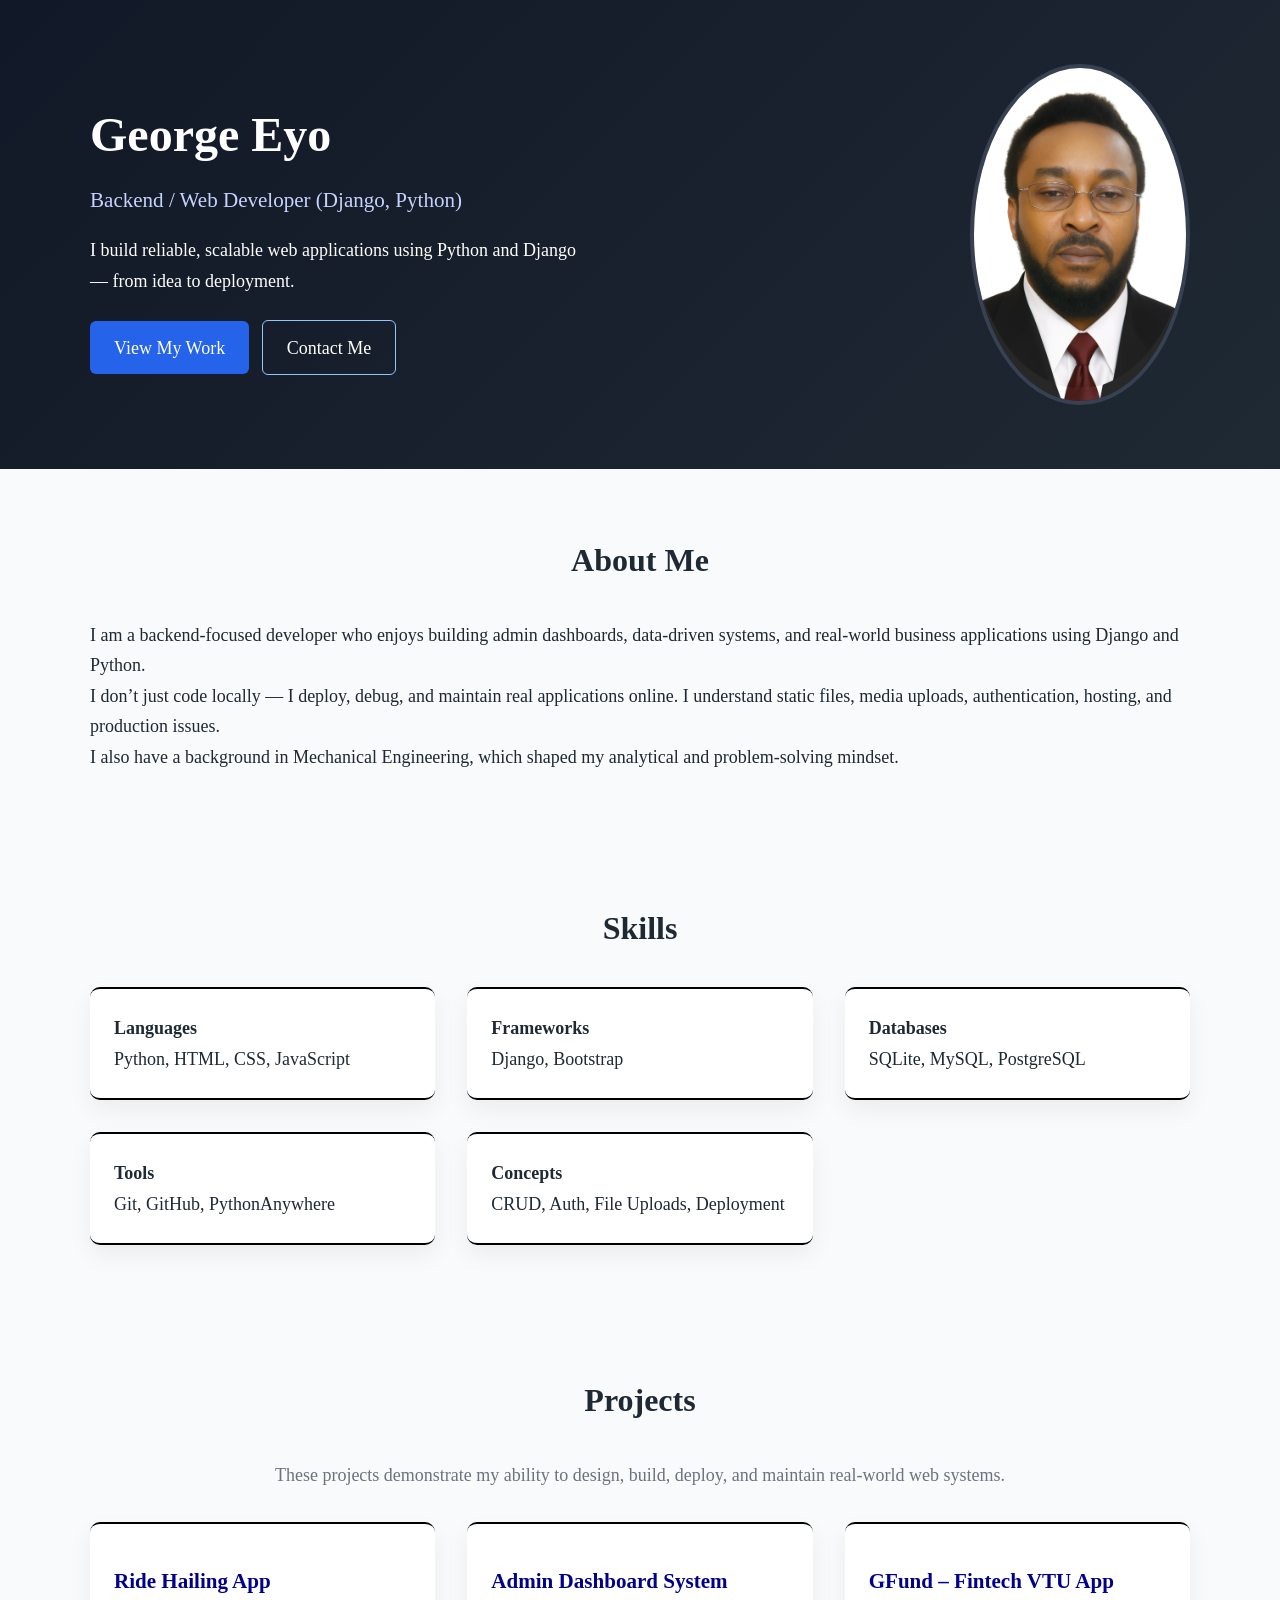
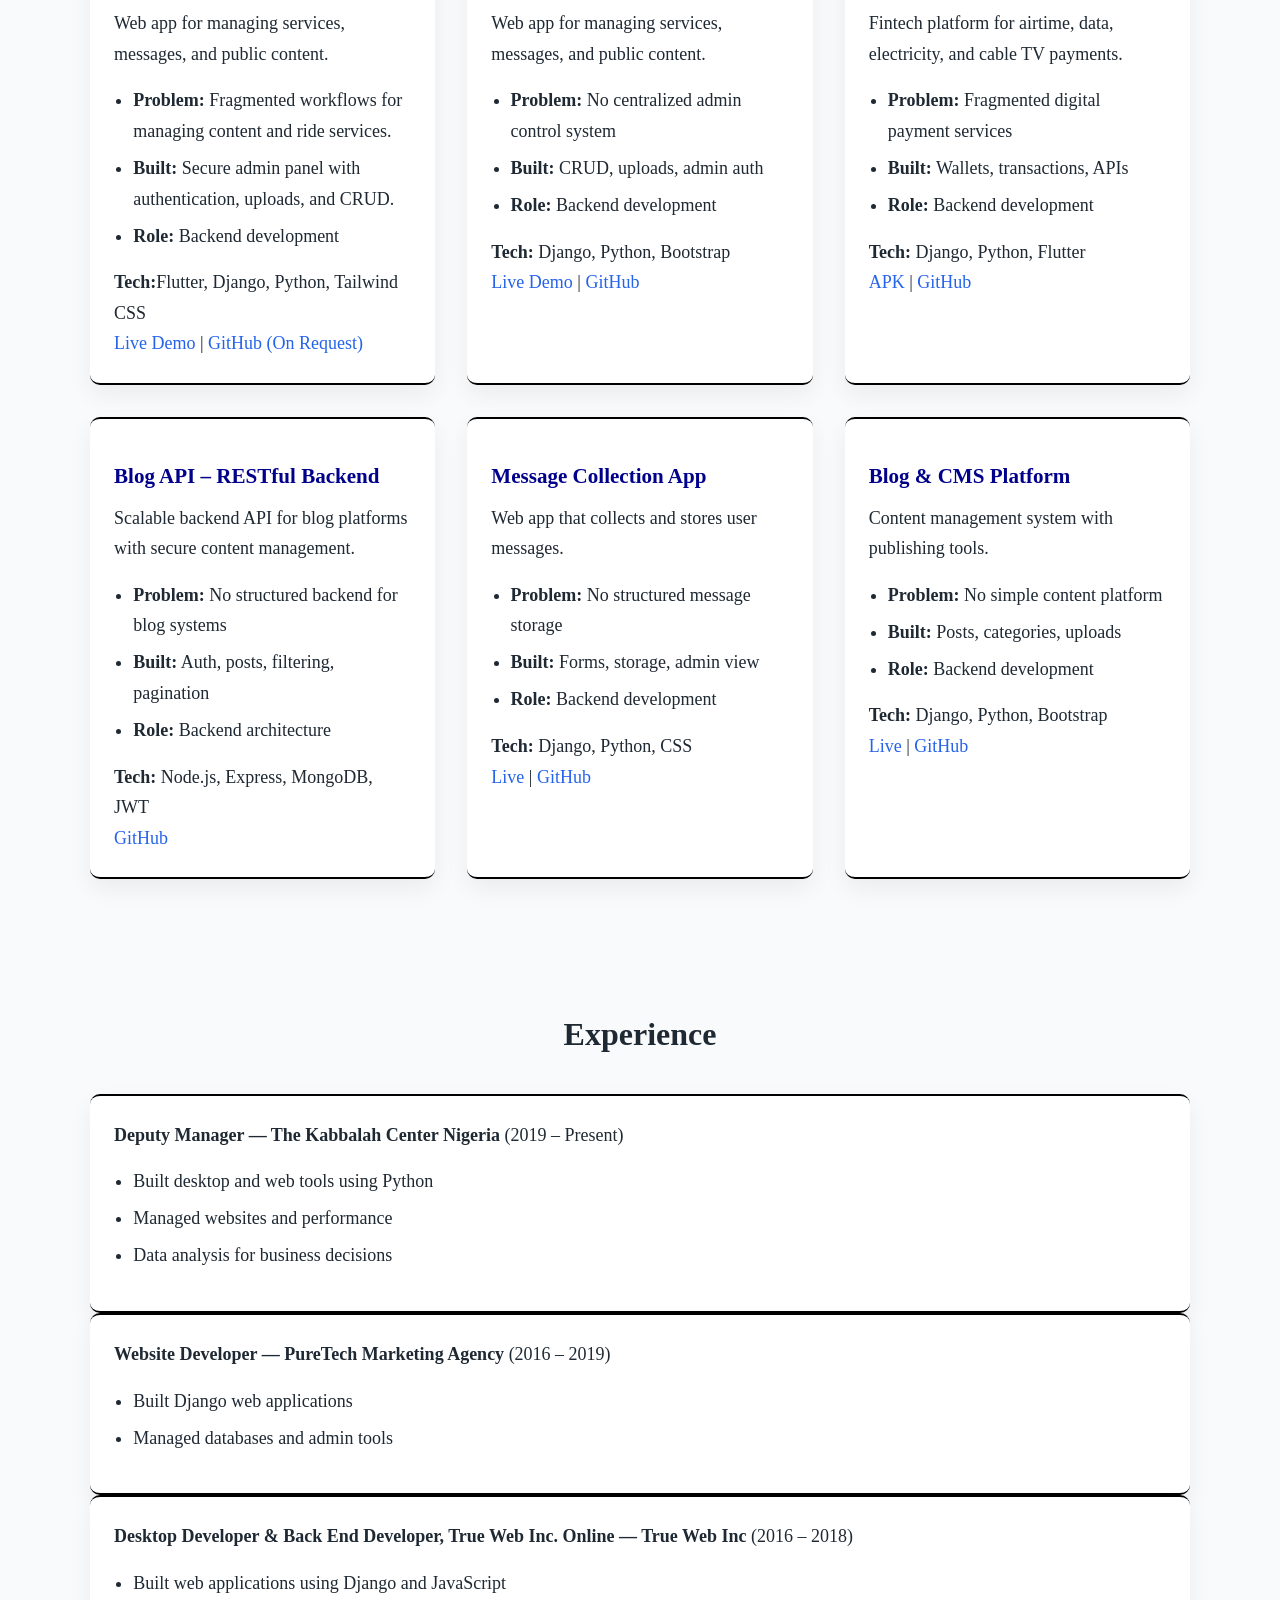
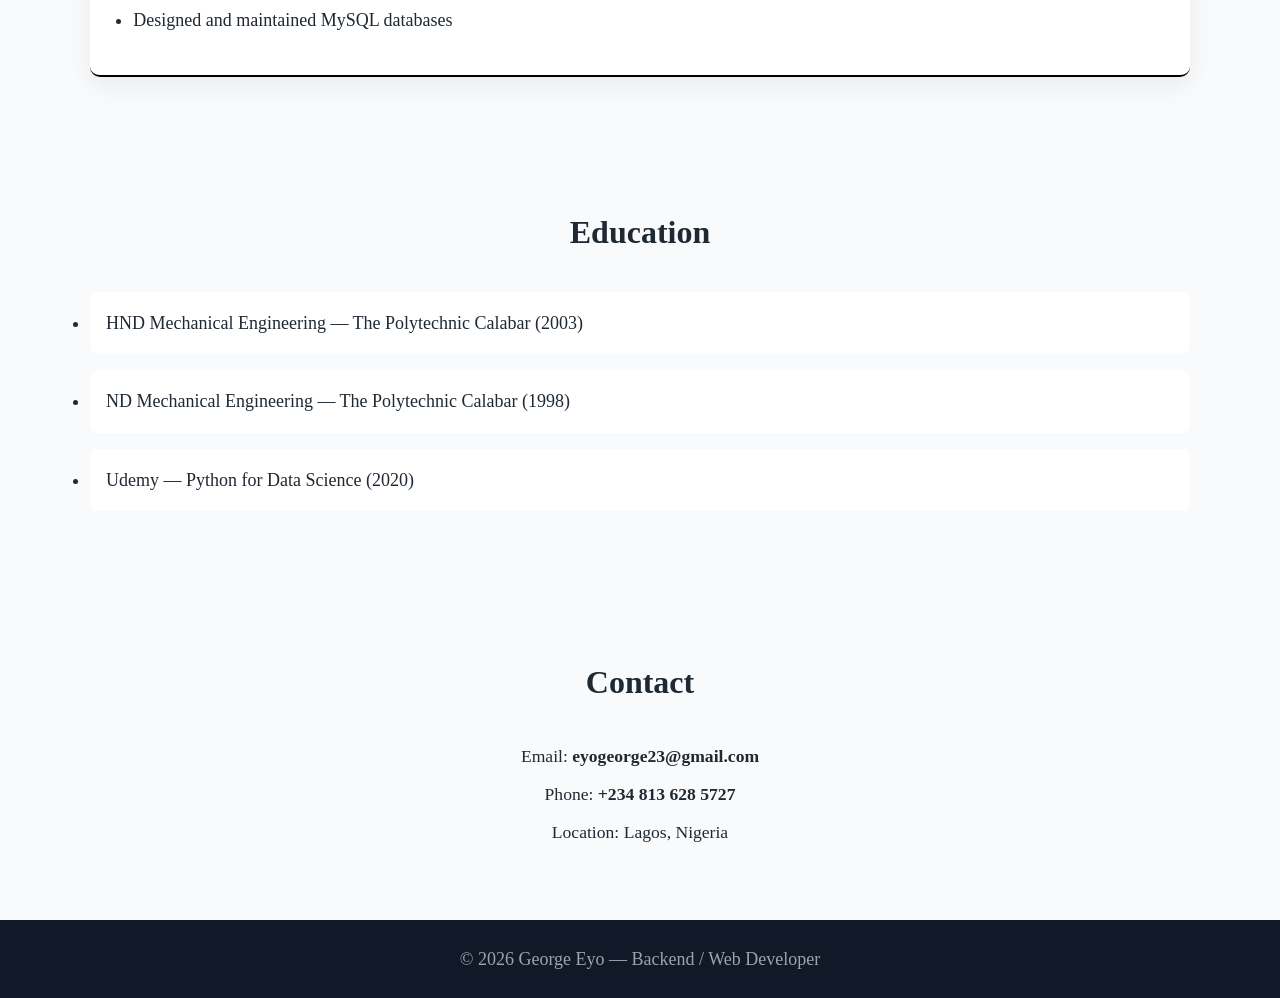
==== index.html @ 53b0bd18 "3rd commit" ====
<!DOCTYPE html>
<html lang="en">
<head>
  <meta charset="UTF-8" />
  <meta name="viewport" content="width=device-width, initial-scale=1.0" />
  <title>George Eyo – Backend / Web Developer</title>
  <link rel="stylesheet" href="style.css" />
</head>
<body>

<header class="hero">
  <div class="container hero-content">
    <div class="header-text">
      <h1>George Eyo</h1>
      <h3>Backend / Web Developer (Django, Python)</h3>
      <p>
        I build reliable, scalable web applications using Python and Django —
        from idea to deployment.
      </p>
      <div class="hero-actions">
        <a href="#projects" class="btn">View My Work</a>
        <a href="#contact" class="btn secondary">Contact Me</a>
      </div>
    </div>
    <img src="images/moi.png" alt="George Eyo" class="profile-pic">
  </div>
</header>

<section id="about">
  <div class="container">
    <h2>About Me</h2>
    <p>
      I am a backend-focused developer who enjoys building admin dashboards,
      data-driven systems, and real-world business applications using Django and Python.
    </p>
    <p>
      I don’t just code locally — I deploy, debug, and maintain real applications online.
      I understand static files, media uploads, authentication, hosting, and production issues.
    </p>
    <p>
      I also have a background in Mechanical Engineering, which shaped my
      analytical and problem-solving mindset.
    </p>
  </div>
</section>

<section id="skills">
  <div class="container">
    <h2>Skills</h2>
    <div class="grid">
      <div class="card"><strong>Languages</strong><br>Python, HTML, CSS, JavaScript</div>
      <div class="card"><strong>Frameworks</strong><br>Django, Bootstrap</div>
      <div class="card"><strong>Databases</strong><br>SQLite, MySQL, PostgreSQL</div>
      <div class="card"><strong>Tools</strong><br>Git, GitHub, PythonAnywhere</div>
      <div class="card"><strong>Concepts</strong><br>CRUD, Auth, File Uploads, Deployment</div>
    </div>
  </div>
</section>

<section id="projects">
  <div class="container">
    <h2>Projects</h2>
    <p class="section-intro">
      These projects demonstrate my ability to design, build, deploy,
      and maintain real-world web systems.
    </p>

  <div class="grid">

  <div class="card">
  <!-- <img src="images/admin.png" alt="Admin Dashboard"> -->
    <h3>Ride Hailing App</h3>
    <p>Web app for managing services, messages, and public content.</p>
    <ul>
      <li><strong>Problem:</strong> Fragmented workflows for managing content and ride services.</li>
<li><strong>Built:</strong> Secure admin panel with authentication, uploads, and CRUD.</li>

      <li><strong>Role:</strong> Backend development</li>
    </ul>
    <p><strong>Tech:</strong>Flutter, Django, Python, Tailwind CSS</p>
    <p>
      <a href="https://geecosmic.github.io/TegZee-APK/" target="_blank">Live Demo</a> |
      <a href="https://github.com/geecosmic/Admin-Dashboard" target="_blank">GitHub (On Request)</a>
    </p>
  </div>

  
  <div class="card">
  <!-- <img src="images/admin.png" alt="Admin Dashboard"> -->
    <h3>Admin Dashboard System</h3>
    <p>Web app for managing services, messages, and public content.</p>
    <ul>
      <li><strong>Problem:</strong> No centralized admin control system</li>
      <li><strong>Built:</strong> CRUD, uploads, admin auth</li>
      <li><strong>Role:</strong> Backend development</li>
    </ul>
    <p><strong>Tech:</strong> Django, Python, Bootstrap</p>
    <p>
      <a href="https://gee.pythonanywhere.com/" target="_blank">Live Demo</a> |
      <a href="https://github.com/geecosmic/Admin-Dashboard" target="_blank">GitHub</a>
    </p>
  </div>

<div class="card">
  <!-- <img src="images/fin.png" alt="GFund App"> -->
  <h3>GFund – Fintech VTU App</h3>
  <p>Fintech platform for airtime, data, electricity, and cable TV payments.</p>
  <ul>
    <li><strong>Problem:</strong> Fragmented digital payment services</li>
    <li><strong>Built:</strong> Wallets, transactions, APIs</li>
    <li><strong>Role:</strong> Backend development</li>
  </ul>
  <p><strong>Tech:</strong> Django, Python, Flutter</p>
  <p>
    <a href="#">APK</a> |
    <a href="https://github.com/geecosmic/fintech_backend" target="_blank">GitHub</a>
  </p>
</div>

<div class="card">
  <!-- <img src="images/blogapi.png" alt="Blog API Project"> -->
  <h3>Blog API – RESTful Backend</h3>
  <p>Scalable backend API for blog platforms with secure content management.</p>
  <ul>
    <li><strong>Problem:</strong> No structured backend for blog systems</li>
    <li><strong>Built:</strong> Auth, posts, filtering, pagination</li>
    <li><strong>Role:</strong> Backend architecture</li>
  </ul>
  <p><strong>Tech:</strong> Node.js, Express, MongoDB, JWT</p>
  <p>
    <!-- <a href="#" target="_blank">Live API</a> | -->
    <a href="https://github.com/geecosmic/Blog_Api" target="_blank">GitHub</a>
  </p>
</div>

<div class="card">
  <!-- <img src="images/tech.png" alt="Message Collection"> -->
  <h3>Message Collection App</h3>
  <p>Web app that collects and stores user messages.</p>
  <ul>
    <li><strong>Problem:</strong> No structured message storage</li>
    <li><strong>Built:</strong> Forms, storage, admin view</li>
    <li><strong>Role:</strong> Backend development</li>
  </ul>
  <p><strong>Tech:</strong> Django, Python, CSS</p>
  <p>
    <a href="#">Live</a> |
    <a href="https://github.com/geecosmic/Business-Site" target="_blank">GitHub</a>
  </p>
</div>

<div class="card">
  <!-- <img src="images/blog.jpg" alt="Blog CMS"> -->
  <h3>Blog & CMS Platform</h3>
  <p>Content management system with publishing tools.</p>
  <ul>
    <li><strong>Problem:</strong> No simple content platform</li>
    <li><strong>Built:</strong> Posts, categories, uploads</li>
    <li><strong>Role:</strong> Backend development</li>
  </ul>
  <p><strong>Tech:</strong> Django, Python, Bootstrap</p>
  <p>
    <a href="https://geecms.pythonanywhere.com/" target="_blank">Live</a> |
    <a href="https://github.com/geecosmic/Blog-CMS" target="_blank">GitHub</a>
  </p>
</div>

    </div>
  </div>
</section>

<section id="experience">
  <div class="container">
    <h2>Experience</h2>

    <div class="card">
      <strong>Deputy Manager — The Kabbalah Center Nigeria</strong> (2019 – Present)
      <ul>
        <li>Built desktop and web tools using Python</li>
        <li>Managed websites and performance</li>
        <li>Data analysis for business decisions</li>
      </ul>
    </div>

    <div class="card">
      <strong>Website Developer — PureTech Marketing Agency</strong> (2016 – 2019)
      <ul>
        <li>Built Django web applications</li>
        <li>Managed databases and admin tools</li>
      </ul>
    </div>
    <div class="card">
      <strong>Desktop Developer & Back End Developer, True Web Inc. Online — True Web Inc</strong> (2016 – 2018)
      <ul>
        <li>Built web applications using Django and JavaScript</li>
        <li>Designed and maintained MySQL databases</li>
      </ul>
    </div>
  </div>
  </div>

</section>

<section id="education">
  <div class="container">
    <h2>Education</h2>
    <ul>
      <li>HND Mechanical Engineering — The Polytechnic Calabar (2003)</li>
      <li>ND Mechanical Engineering — The Polytechnic Calabar (1998)</li>
      <li>Udemy — Python for Data Science (2020)</li>
    </ul>
  </div>
</section>

<section id="contact">
  <div class="container">
    <h2>Contact</h2>
    <p>Email: <strong>eyogeorge23@gmail.com</strong></p>
    <p>Phone: <strong>+234 813 628 5727</strong></p>
    <p>Location: Lagos, Nigeria</p>
  </div>
</section>

<footer>
  <p>© 2026 George Eyo — Backend / Web Developer</p>
</footer>

</body>
</html>
---- style.css ----
:root {
  --primary: #1f2933;
  --accent: #2563eb;
  --muted: #6b7280;
  --bg: #f9fafb;
  --card: #ffffff;
}

* {
  margin: 0;
  padding: 0;
  box-sizing: border-box;
}

body {
  /* font-family: "Inter", "Segoe UI", sans-serif; */
  font-family: "Roboto,Arial, sans-serif";
  background: var(--bg);
  color: var(--primary);
  line-height: 1.7;
  font-size: large;
}

img {
  max-width: 100%;
  border-radius: 8px;
}

a {
  color: var(--accent);
  text-decoration: none;
}

.container {
  width: 90%;
  max-width: 1100px;
  margin: auto;
}

/* HERO */
.hero {
  background: linear-gradient(135deg, #111827, #1f2933);
  color: #fff;
  padding: 4rem 0;
}

.hero-content {
  display: flex;
  align-items: center;
  gap: 3rem;
  justify-content: space-between;
}

.header-text h1 {
  font-size: 3rem;
}

.header-text h3 {
  font-weight: 400;
  color: #c7d2fe;
  margin: 0.5rem 0 1rem;
}

.header-text p {
  max-width: 500px;
  margin-bottom: 1.5rem;
}

.profile-pic {
  width: 220px;
  border-radius: 50%;
  border: 4px solid #374151;
}

/* BUTTONS */
.btn {
  background: var(--accent);
  color: #fff;
  padding: 0.7rem 1.5rem;
  border-radius: 6px;
  display: inline-block;
  margin-right: 0.5rem;
}

.btn.secondary {
  background: transparent;
  border: 1px solid #93c5fd;
}

/* SECTIONS */
section {
  padding: 4rem 0;
}

h2 {
  text-align: center;
  font-size: 2rem;
  margin-bottom: 2rem;
}

.section-intro {
  text-align: center;
  margin-bottom: 2rem;
  color: var(--muted);
}

/* GRID & CARDS */
.grid {
  display: grid;
  grid-template-columns: repeat(auto-fit, minmax(260px, 1fr));
  gap: 2rem;
}

.card {
  background: var(--card);
  padding: 1.5rem;
  border-top: 2px solid black;
  border-bottom: 2px solid black;
  border-radius: 10px;
  box-shadow: 0 10px 25px rgba(0,0,0,0.06);
  border-bottom-color:black ;

}

.card h3 {
  margin: 1rem 0 0.5rem;
  color: darkblue

}

.card ul {
  margin: 1rem 0;
  padding-left: 1.2rem;
}

.card ul li {
  margin-bottom: 0.4rem;
}

/* EDUCATION */
#education ul li {
  background: #fff;
  padding: 1rem;
  margin-bottom: 1rem;
  border-radius: 8px;
}

/* CONTACT */
#contact p {
  text-align: center;
  margin-bottom: 0.5rem;
  font-size: 1.1rem;
}

/* FOOTER */
footer {
  background: #111827;
  color: #9ca3af;
  text-align: center;
  padding: 1.5rem 0;
}

/* RESPONSIVE */
@media (max-width: 768px) {
  .hero-content {
    flex-direction: column-reverse;
    text-align: center;
  }
}
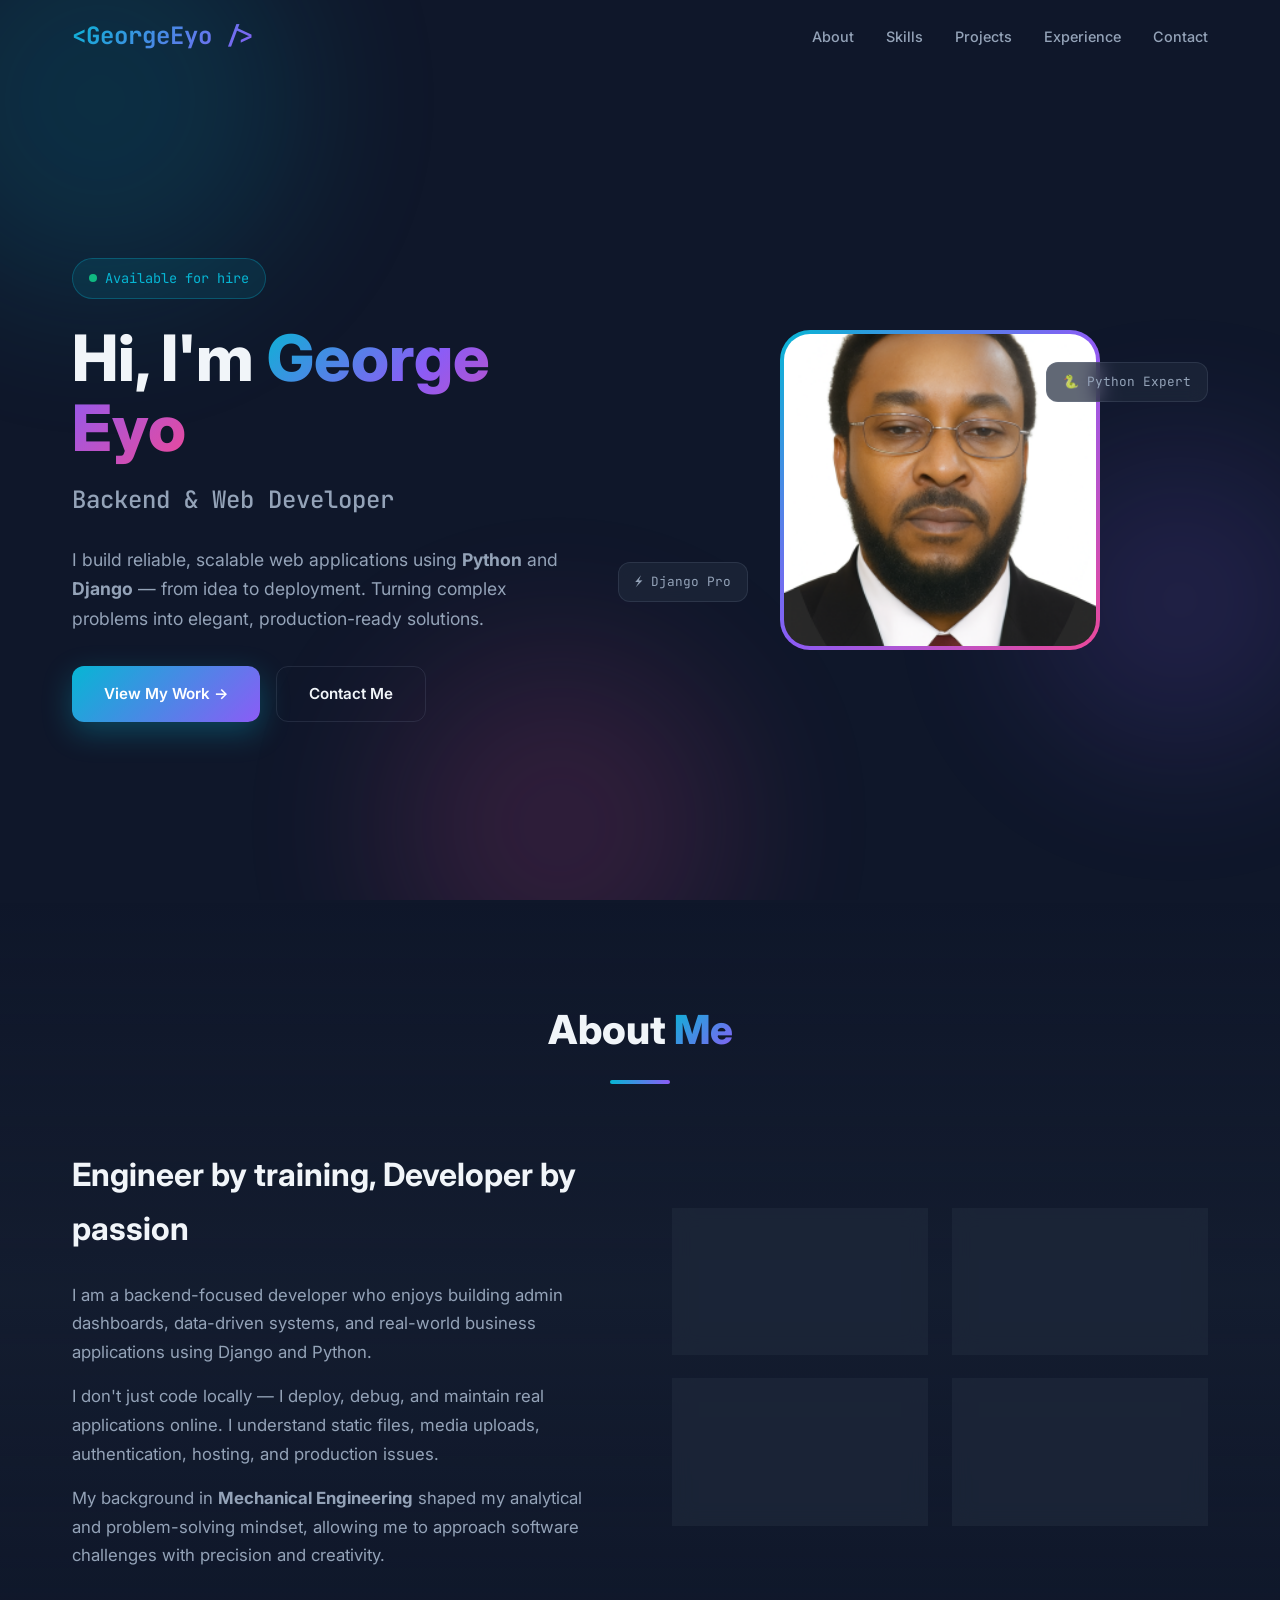
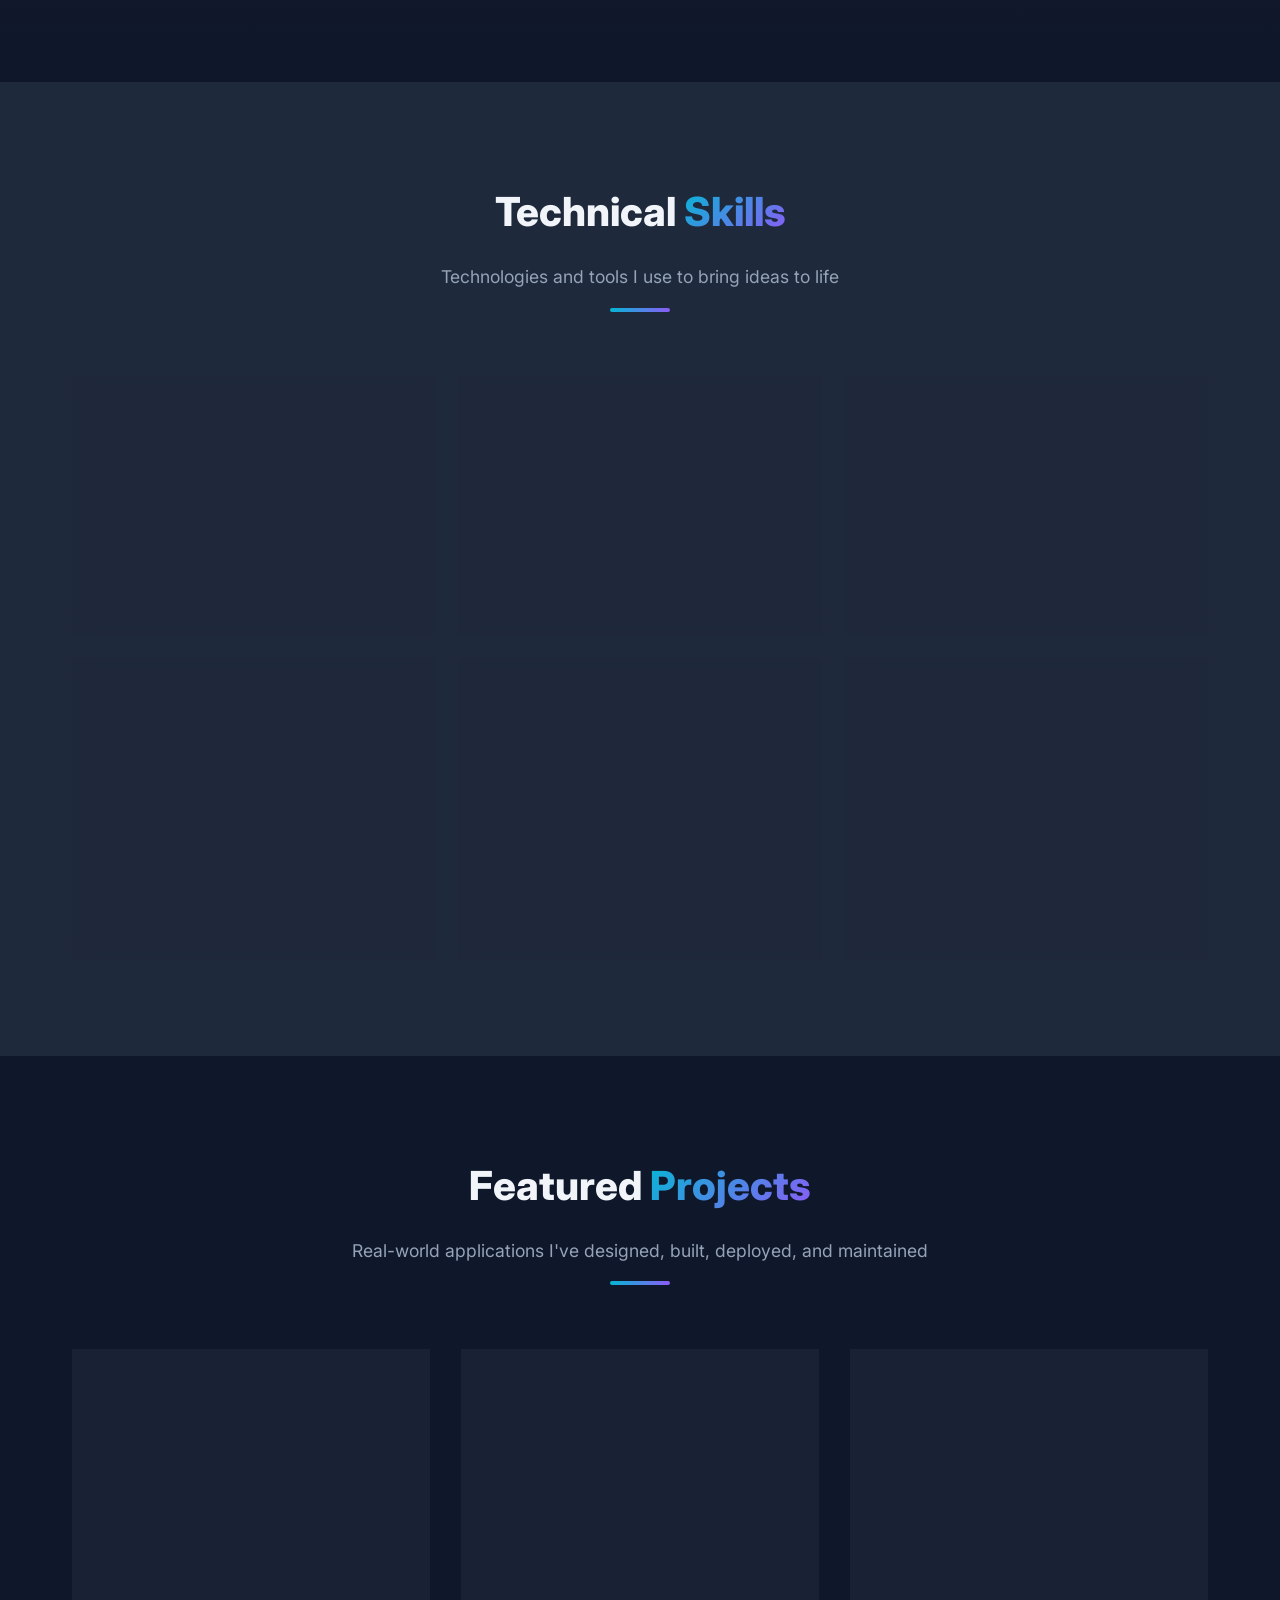
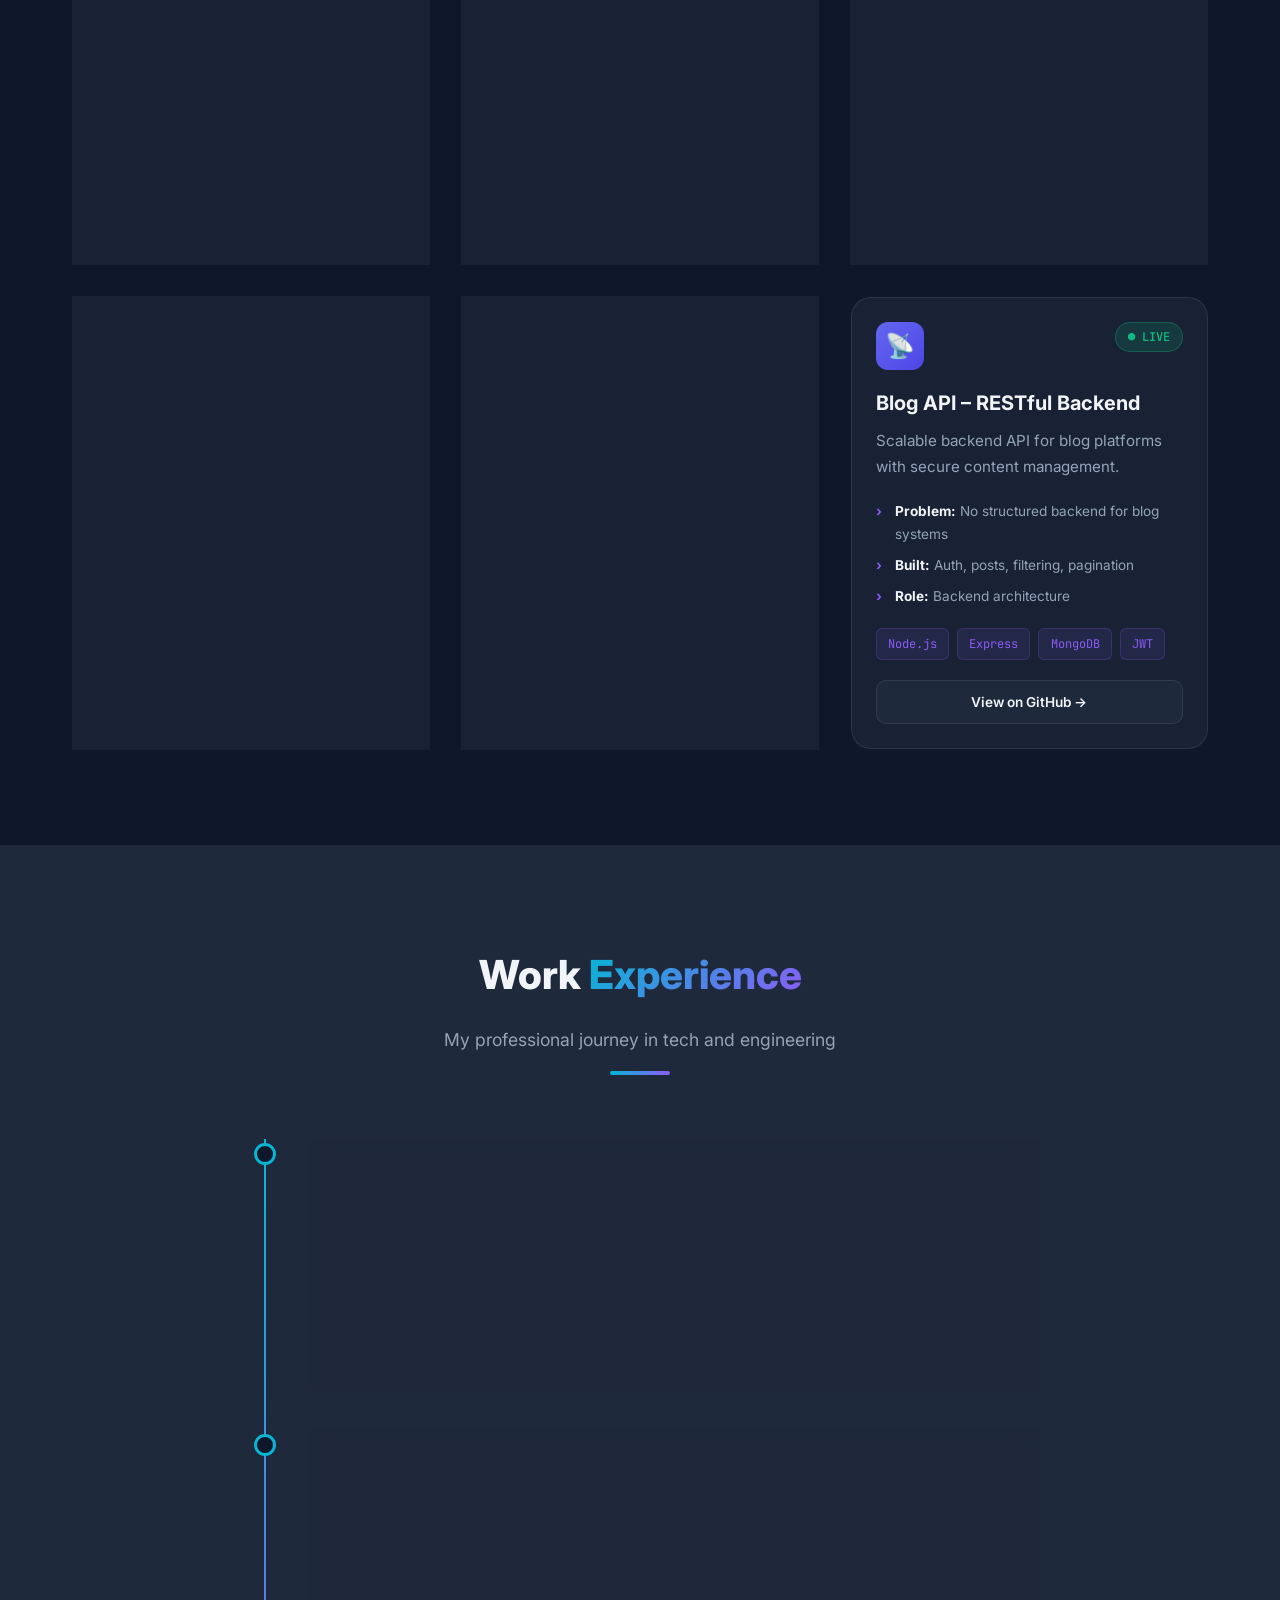
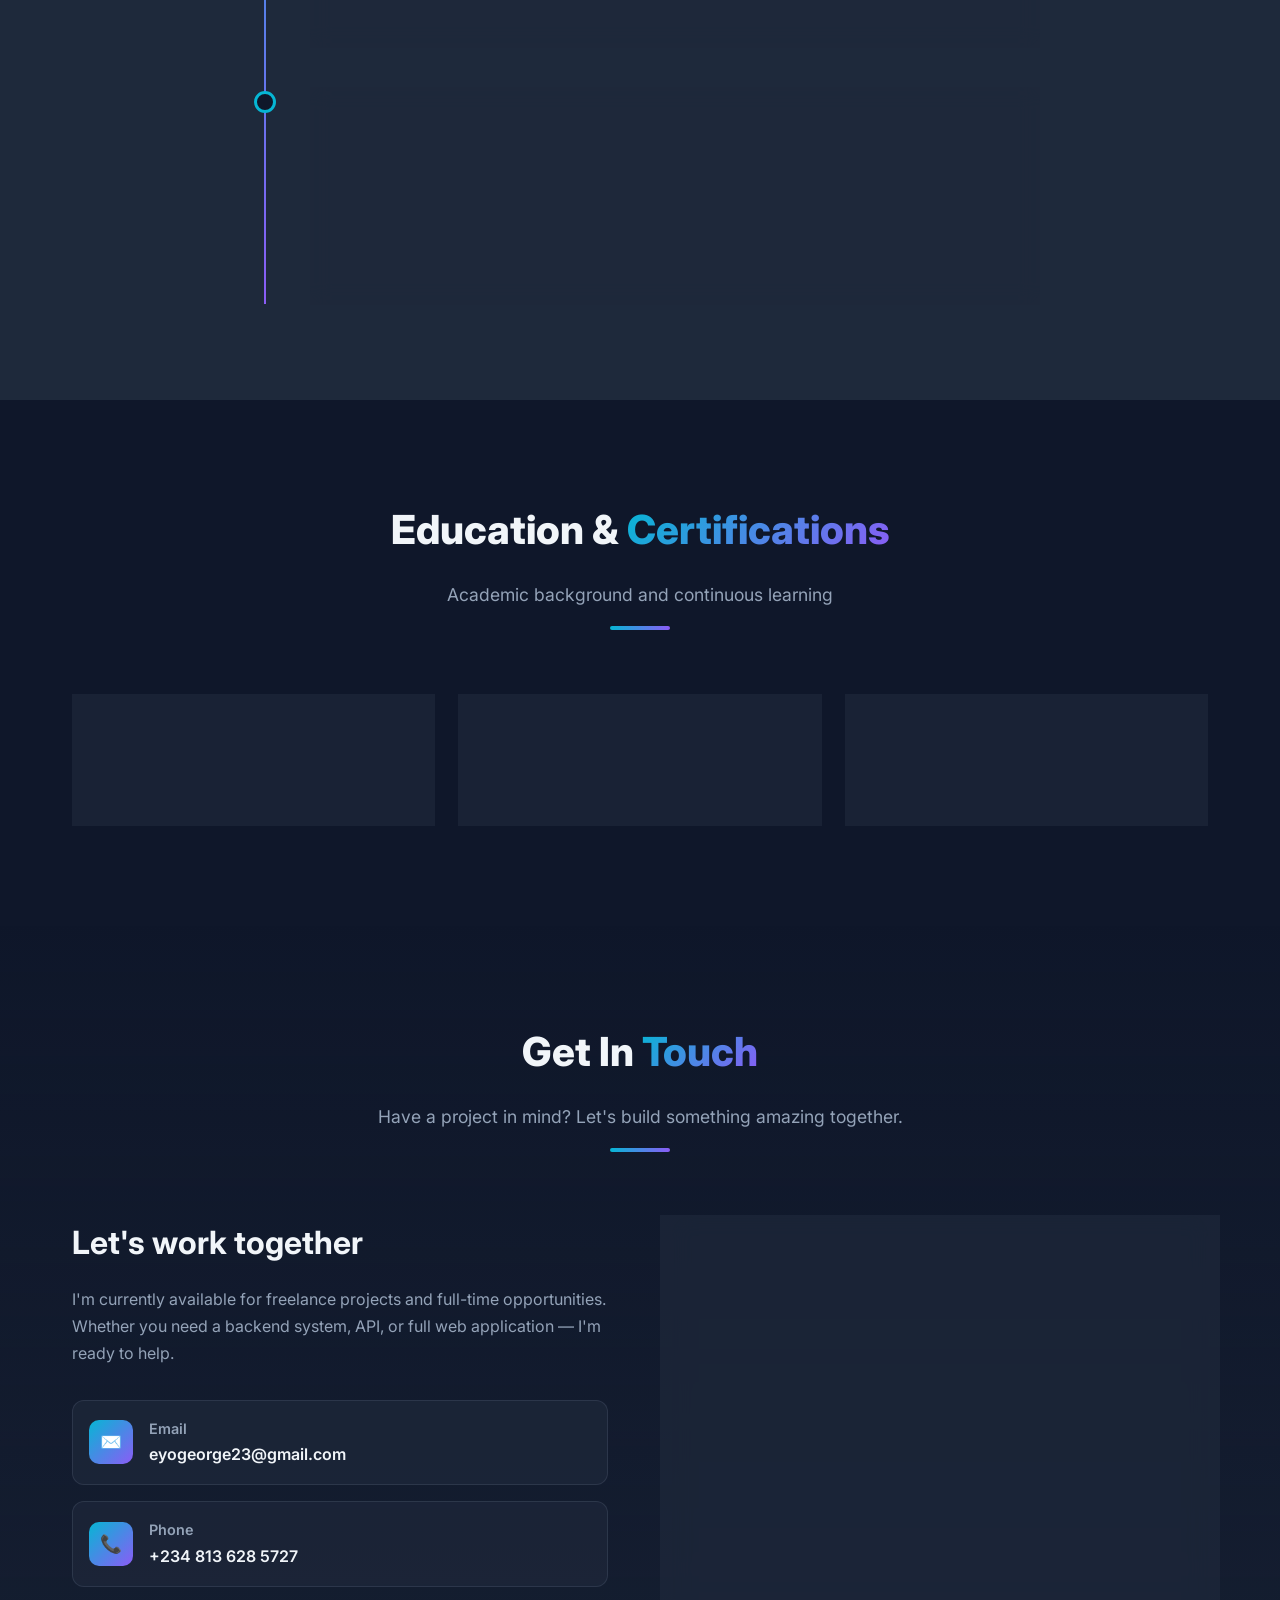
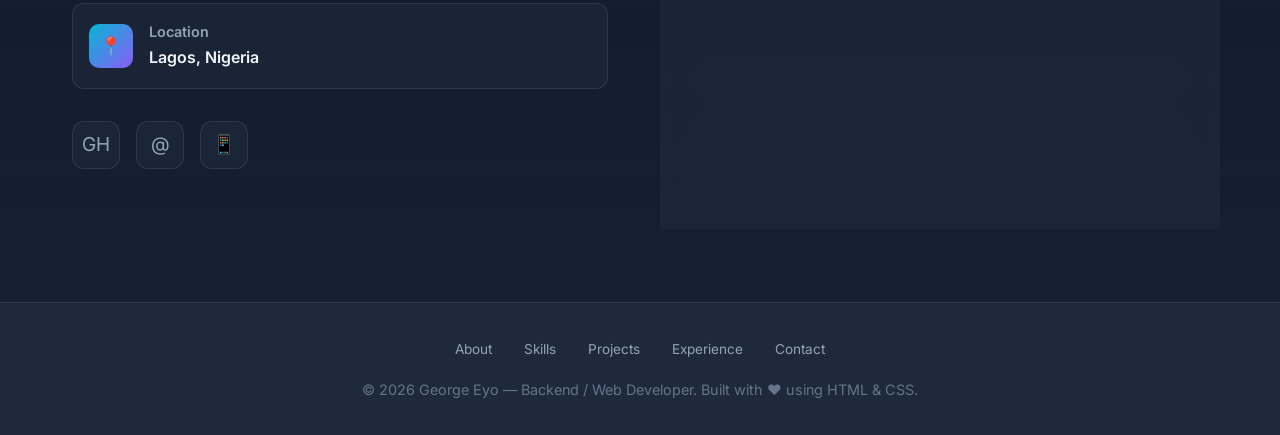
==== commit 24f9c803: "4th commit" ====
--- a/index.html
+++ b/index.html
@@ -4,226 +4,1649 @@
   <meta charset="UTF-8" />
   <meta name="viewport" content="width=device-width, initial-scale=1.0" />
   <title>George Eyo – Backend / Web Developer</title>
-  <link rel="stylesheet" href="style.css" />
+  <link rel="preconnect" href="https://fonts.googleapis.com">
+  <link rel="preconnect" href="https://fonts.gstatic.com" crossorigin>
+  <link href="https://fonts.googleapis.com/css2?family=Inter:wght@300;400;500;600;700;800;900&family=JetBrains+Mono:wght@400;500;600&display=swap" rel="stylesheet">
+  <style>
+    :root {
+      --bg-primary: #0f172a;
+      --bg-secondary: #1e293b;
+      --bg-card: rgba(30, 41, 59, 0.7);
+      --text-primary: #f1f5f9;
+      --text-secondary: #94a3b8;
+      --text-muted: #64748b;
+      --accent-cyan: #06b6d4;
+      --accent-purple: #8b5cf6;
+      --accent-pink: #ec4899;
+      --accent-green: #10b981;
+      --accent-orange: #f59e0b;
+      --border-color: rgba(148, 163, 184, 0.15);
+      --shadow: 0 25px 50px -12px rgba(0, 0, 0, 0.5);
+      --shadow-sm: 0 4px 6px -1px rgba(0, 0, 0, 0.3);
+    }
+
+    * {
+      margin: 0;
+      padding: 0;
+      box-sizing: border-box;
+    }
+
+    html {
+      scroll-behavior: smooth;
+    }
+
+    body {
+      font-family: 'Inter', sans-serif;
+      background: var(--bg-primary);
+      color: var(--text-primary);
+      line-height: 1.7;
+      overflow-x: hidden;
+    }
+
+    /* Animated background particles */
+    .bg-animation {
+      position: fixed;
+      top: 0;
+      left: 0;
+      width: 100%;
+      height: 100%;
+      z-index: -1;
+      overflow: hidden;
+    }
+
+    .bg-animation .orb {
+      position: absolute;
+      border-radius: 50%;
+      filter: blur(80px);
+      opacity: 0.15;
+      animation: float 20s infinite ease-in-out;
+    }
+
+    .bg-animation .orb:nth-child(1) {
+      width: 400px;
+      height: 400px;
+      background: var(--accent-cyan);
+      top: -100px;
+      left: -100px;
+      animation-delay: 0s;
+    }
+
+    .bg-animation .orb:nth-child(2) {
+      width: 300px;
+      height: 300px;
+      background: var(--accent-purple);
+      top: 50%;
+      right: -50px;
+      animation-delay: -5s;
+    }
+
+    .bg-animation .orb:nth-child(3) {
+      width: 350px;
+      height: 350px;
+      background: var(--accent-pink);
+      bottom: -100px;
+      left: 30%;
+      animation-delay: -10s;
+    }
+
+    @keyframes float {
+      0%, 100% { transform: translate(0, 0) scale(1); }
+      25% { transform: translate(50px, -30px) scale(1.1); }
+      50% { transform: translate(-30px, 50px) scale(0.9); }
+      75% { transform: translate(30px, 30px) scale(1.05); }
+    }
+
+    /* Navigation */
+    nav {
+      position: fixed;
+      top: 0;
+      left: 0;
+      right: 0;
+      z-index: 1000;
+      padding: 1rem 0;
+      transition: all 0.3s ease;
+    }
+
+    nav.scrolled {
+      background: rgba(15, 23, 42, 0.85);
+      backdrop-filter: blur(20px);
+      border-bottom: 1px solid var(--border-color);
+    }
+
+    nav .container {
+      display: flex;
+      justify-content: space-between;
+      align-items: center;
+    }
+
+    .logo {
+      font-family: 'JetBrains Mono', monospace;
+      font-size: 1.5rem;
+      font-weight: 700;
+      background: linear-gradient(135deg, var(--accent-cyan), var(--accent-purple));
+      -webkit-background-clip: text;
+      -webkit-text-fill-color: transparent;
+      background-clip: text;
+      text-decoration: none;
+    }
+
+    .nav-links {
+      display: flex;
+      gap: 2rem;
+      list-style: none;
+    }
+
+    .nav-links a {
+      color: var(--text-secondary);
+      text-decoration: none;
+      font-weight: 500;
+      font-size: 0.9rem;
+      transition: color 0.3s ease;
+      position: relative;
+    }
+
+    .nav-links a::after {
+      content: '';
+      position: absolute;
+      bottom: -4px;
+      left: 0;
+      width: 0;
+      height: 2px;
+      background: linear-gradient(90deg, var(--accent-cyan), var(--accent-purple));
+      transition: width 0.3s ease;
+    }
+
+    .nav-links a:hover {
+      color: var(--text-primary);
+    }
+
+    .nav-links a:hover::after {
+      width: 100%;
+    }
+
+    .mobile-menu-btn {
+      display: none;
+      background: none;
+      border: none;
+      color: var(--text-primary);
+      font-size: 1.5rem;
+      cursor: pointer;
+    }
+
+    /* Container */
+    .container {
+      max-width: 1200px;
+      margin: 0 auto;
+      padding: 0 2rem;
+    }
+
+    /* Hero Section */
+    .hero {
+      min-height: 100vh;
+      display: flex;
+      align-items: center;
+      padding-top: 80px;
+      position: relative;
+    }
+
+    .hero-content {
+      display: grid;
+      grid-template-columns: 1fr 1fr;
+      gap: 4rem;
+      align-items: center;
+    }
+
+    .hero-badge {
+      display: inline-flex;
+      align-items: center;
+      gap: 0.5rem;
+      padding: 0.5rem 1rem;
+      background: rgba(6, 182, 212, 0.1);
+      border: 1px solid rgba(6, 182, 212, 0.3);
+      border-radius: 50px;
+      font-size: 0.85rem;
+      color: var(--accent-cyan);
+      margin-bottom: 1.5rem;
+      font-family: 'JetBrains Mono', monospace;
+    }
+
+    .hero-badge .dot {
+      width: 8px;
+      height: 8px;
+      background: var(--accent-green);
+      border-radius: 50%;
+      animation: pulse 2s infinite;
+    }
+
+    @keyframes pulse {
+      0%, 100% { opacity: 1; }
+      50% { opacity: 0.4; }
+    }
+
+    .hero h1 {
+      font-size: 4rem;
+      font-weight: 800;
+      line-height: 1.1;
+      margin-bottom: 1rem;
+    }
+
+    .hero h1 .gradient-text {
+      background: linear-gradient(135deg, var(--accent-cyan), var(--accent-purple), var(--accent-pink));
+      -webkit-background-clip: text;
+      -webkit-text-fill-color: transparent;
+      background-clip: text;
+    }
+
+    .hero h3 {
+      font-size: 1.5rem;
+      font-weight: 500;
+      color: var(--text-secondary);
+      margin-bottom: 1.5rem;
+      font-family: 'JetBrains Mono', monospace;
+    }
+
+    .hero p {
+      font-size: 1.1rem;
+      color: var(--text-secondary);
+      max-width: 500px;
+      margin-bottom: 2rem;
+    }
+
+    .hero-actions {
+      display: flex;
+      gap: 1rem;
+      flex-wrap: wrap;
+    }
+
+    .btn {
+      display: inline-flex;
+      align-items: center;
+      gap: 0.5rem;
+      padding: 0.875rem 2rem;
+      border-radius: 12px;
+      font-weight: 600;
+      font-size: 0.95rem;
+      text-decoration: none;
+      transition: all 0.3s ease;
+      cursor: pointer;
+      border: none;
+    }
+
+    .btn-primary {
+      background: linear-gradient(135deg, var(--accent-cyan), var(--accent-purple));
+      color: white;
+      box-shadow: 0 10px 30px rgba(6, 182, 212, 0.3);
+    }
+
+    .btn-primary:hover {
+      transform: translateY(-2px);
+      box-shadow: 0 15px 40px rgba(6, 182, 212, 0.4);
+    }
+
+    .btn-secondary {
+      background: transparent;
+      color: var(--text-primary);
+      border: 1px solid var(--border-color);
+    }
+
+    .btn-secondary:hover {
+      background: var(--bg-secondary);
+      border-color: var(--accent-cyan);
+    }
+
+    .hero-image {
+      position: relative;
+      display: flex;
+      justify-content: center;
+      align-items: center;
+    }
+
+    .hero-image .profile-frame {
+      width: 320px;
+      height: 320px;
+      border-radius: 30px;
+      background: linear-gradient(135deg, var(--accent-cyan), var(--accent-purple), var(--accent-pink));
+      padding: 4px;
+      position: relative;
+      animation: rotate-gradient 8s linear infinite;
+    }
+
+    @keyframes rotate-gradient {
+      0% { filter: hue-rotate(0deg); }
+      100% { filter: hue-rotate(360deg); }
+    }
+
+    .hero-image .profile-frame img {
+      width: 100%;
+      height: 100%;
+      object-fit: cover;
+      border-radius: 26px;
+      background: var(--bg-secondary);
+    }
+
+    .hero-image .floating-tag {
+      position: absolute;
+      padding: 0.5rem 1rem;
+      background: var(--bg-card);
+      backdrop-filter: blur(10px);
+      border: 1px solid var(--border-color);
+      border-radius: 12px;
+      font-size: 0.8rem;
+      font-family: 'JetBrains Mono', monospace;
+      color: var(--text-secondary);
+      animation: float-tag 3s ease-in-out infinite;
+    }
+
+    .hero-image .floating-tag.tag-1 {
+      top: 10%;
+      right: 0;
+      animation-delay: 0s;
+    }
+
+    .hero-image .floating-tag.tag-2 {
+      bottom: 15%;
+      left: -10%;
+      animation-delay: -1.5s;
+    }
+
+    @keyframes float-tag {
+      0%, 100% { transform: translateY(0); }
+      50% { transform: translateY(-10px); }
+    }
+
+    /* Section Styles */
+    section {
+      padding: 6rem 0;
+    }
+
+    .section-header {
+      text-align: center;
+      margin-bottom: 4rem;
+    }
+
+    .section-header h2 {
+      font-size: 2.5rem;
+      font-weight: 800;
+      margin-bottom: 1rem;
+    }
+
+    .section-header h2 .gradient-text {
+      background: linear-gradient(135deg, var(--accent-cyan), var(--accent-purple));
+      -webkit-background-clip: text;
+      -webkit-text-fill-color: transparent;
+      background-clip: text;
+    }
+
+    .section-header p {
+      color: var(--text-secondary);
+      font-size: 1.1rem;
+      max-width: 600px;
+      margin: 0 auto;
+    }
+
+    .section-divider {
+      width: 60px;
+      height: 4px;
+      background: linear-gradient(90deg, var(--accent-cyan), var(--accent-purple));
+      border-radius: 2px;
+      margin: 1rem auto 0;
+    }
+
+    /* About Section */
+    #about {
+      background: linear-gradient(180deg, transparent, rgba(30, 41, 59, 0.3), transparent);
+    }
+
+    .about-grid {
+      display: grid;
+      grid-template-columns: 1fr 1fr;
+      gap: 4rem;
+      align-items: center;
+    }
+
+    .about-text h3 {
+      font-size: 2rem;
+      font-weight: 700;
+      margin-bottom: 1.5rem;
+    }
+
+    .about-text p {
+      color: var(--text-secondary);
+      margin-bottom: 1rem;
+      font-size: 1.05rem;
+    }
+
+    .about-stats {
+      display: grid;
+      grid-template-columns: repeat(2, 1fr);
+      gap: 1.5rem;
+    }
+
+    .stat-card {
+      background: var(--bg-card);
+      backdrop-filter: blur(10px);
+      border: 1px solid var(--border-color);
+      border-radius: 16px;
+      padding: 1.5rem;
+      text-align: center;
+      transition: all 0.3s ease;
+    }
+
+    .stat-card:hover {
+      transform: translateY(-5px);
+      border-color: var(--accent-cyan);
+      box-shadow: var(--shadow-sm);
+    }
+
+    .stat-card .number {
+      font-size: 2.5rem;
+      font-weight: 800;
+      background: linear-gradient(135deg, var(--accent-cyan), var(--accent-purple));
+      -webkit-background-clip: text;
+      -webkit-text-fill-color: transparent;
+      background-clip: text;
+    }
+
+    .stat-card .label {
+      color: var(--text-secondary);
+      font-size: 0.9rem;
+      margin-top: 0.25rem;
+    }
+
+    /* Skills Section */
+    #skills {
+      background: var(--bg-secondary);
+    }
+
+    .skills-grid {
+      display: grid;
+      grid-template-columns: repeat(auto-fit, minmax(280px, 1fr));
+      gap: 1.5rem;
+    }
+
+    .skill-card {
+      background: var(--bg-card);
+      backdrop-filter: blur(10px);
+      border: 1px solid var(--border-color);
+      border-radius: 20px;
+      padding: 2rem;
+      transition: all 0.3s ease;
+      position: relative;
+      overflow: hidden;
+    }
+
+    .skill-card::before {
+      content: '';
+      position: absolute;
+      top: 0;
+      left: 0;
+      width: 100%;
+      height: 3px;
+      background: linear-gradient(90deg, var(--accent-cyan), var(--accent-purple));
+      transform: scaleX(0);
+      transform-origin: left;
+      transition: transform 0.3s ease;
+    }
+
+    .skill-card:hover::before {
+      transform: scaleX(1);
+    }
+
+    .skill-card:hover {
+      transform: translateY(-5px);
+      border-color: rgba(6, 182, 212, 0.3);
+      box-shadow: var(--shadow);
+    }
+
+    .skill-icon {
+      width: 50px;
+      height: 50px;
+      border-radius: 12px;
+      display: flex;
+      align-items: center;
+      justify-content: center;
+      font-size: 1.5rem;
+      margin-bottom: 1rem;
+    }
+
+    .skill-card h3 {
+      font-size: 1.2rem;
+      font-weight: 700;
+      margin-bottom: 1rem;
+    }
+
+    .skill-tags {
+      display: flex;
+      flex-wrap: wrap;
+      gap: 0.5rem;
+    }
+
+    .skill-tag {
+      padding: 0.35rem 0.75rem;
+      background: rgba(6, 182, 212, 0.1);
+      border: 1px solid rgba(6, 182, 212, 0.2);
+      border-radius: 8px;
+      font-size: 0.8rem;
+      color: var(--accent-cyan);
+      font-family: 'JetBrains Mono', monospace;
+    }
+
+    /* Projects Section */
+    .projects-grid {
+      display: grid;
+      grid-template-columns: repeat(auto-fit, minmax(350px, 1fr));
+      gap: 2rem;
+    }
+
+    .project-card {
+      background: var(--bg-card);
+      backdrop-filter: blur(10px);
+      border: 1px solid var(--border-color);
+      border-radius: 20px;
+      overflow: hidden;
+      transition: all 0.4s ease;
+      position: relative;
+    }
+
+    .project-card:hover {
+      transform: translateY(-8px);
+      border-color: rgba(139, 92, 246, 0.3);
+      box-shadow: 0 20px 40px rgba(0, 0, 0, 0.4);
+    }
+
+    .project-header {
+      padding: 1.5rem 1.5rem 0;
+      display: flex;
+      justify-content: space-between;
+      align-items: flex-start;
+    }
+
+    .project-icon {
+      width: 48px;
+      height: 48px;
+      border-radius: 12px;
+      display: flex;
+      align-items: center;
+      justify-content: center;
+      font-size: 1.5rem;
+    }
+
+    .project-status {
+      padding: 0.25rem 0.75rem;
+      border-radius: 50px;
+      font-size: 0.75rem;
+      font-weight: 600;
+      font-family: 'JetBrains Mono', monospace;
+    }
+
+    .project-status.live {
+      background: rgba(16, 185, 129, 0.15);
+      color: var(--accent-green);
+      border: 1px solid rgba(16, 185, 129, 0.3);
+    }
+
+    .project-status.demo {
+      background: rgba(245, 158, 11, 0.15);
+      color: var(--accent-orange);
+      border: 1px solid rgba(245, 158, 11, 0.3);
+    }
+
+    .project-body {
+      padding: 1rem 1.5rem 1.5rem;
+    }
+
+    .project-body h3 {
+      font-size: 1.25rem;
+      font-weight: 700;
+      margin-bottom: 0.5rem;
+    }
+
+    .project-body > p {
+      color: var(--text-secondary);
+      font-size: 0.95rem;
+      margin-bottom: 1rem;
+    }
+
+    .project-meta {
+      list-style: none;
+      margin-bottom: 1rem;
+    }
+
+    .project-meta li {
+      color: var(--text-secondary);
+      font-size: 0.85rem;
+      padding: 0.25rem 0;
+      padding-left: 1.2rem;
+      position: relative;
+    }
+
+    .project-meta li::before {
+      content: '›';
+      position: absolute;
+      left: 0;
+      color: var(--accent-purple);
+      font-weight: bold;
+    }
+
+    .project-meta li strong {
+      color: var(--text-primary);
+    }
+
+    .project-tech {
+      display: flex;
+      flex-wrap: wrap;
+      gap: 0.5rem;
+      margin-bottom: 1.25rem;
+    }
+
+    .tech-tag {
+      padding: 0.3rem 0.7rem;
+      background: rgba(139, 92, 246, 0.1);
+      border: 1px solid rgba(139, 92, 246, 0.2);
+      border-radius: 6px;
+      font-size: 0.75rem;
+      color: var(--accent-purple);
+      font-family: 'JetBrains Mono', monospace;
+    }
+
+    .project-links {
+      display: flex;
+      gap: 0.75rem;
+    }
+
+    .project-links a {
+      flex: 1;
+      text-align: center;
+      padding: 0.6rem 1rem;
+      border-radius: 10px;
+      font-size: 0.85rem;
+      font-weight: 600;
+      text-decoration: none;
+      transition: all 0.3s ease;
+    }
+
+    .project-links .link-live {
+      background: linear-gradient(135deg, var(--accent-cyan), var(--accent-purple));
+      color: white;
+    }
+
+    .project-links .link-live:hover {
+      opacity: 0.9;
+      transform: scale(1.02);
+    }
+
+    .project-links .link-github {
+      background: var(--bg-secondary);
+      color: var(--text-primary);
+      border: 1px solid var(--border-color);
+    }
+
+    .project-links .link-github:hover {
+      border-color: var(--accent-purple);
+      color: var(--accent-purple);
+    }
+
+    /* Experience Section */
+    #experience {
+      background: var(--bg-secondary);
+    }
+
+    .timeline {
+      position: relative;
+      max-width: 800px;
+      margin: 0 auto;
+    }
+
+    .timeline::before {
+      content: '';
+      position: absolute;
+      left: 24px;
+      top: 0;
+      bottom: 0;
+      width: 2px;
+      background: linear-gradient(180deg, var(--accent-cyan), var(--accent-purple));
+    }
+
+    .timeline-item {
+      position: relative;
+      padding-left: 70px;
+      margin-bottom: 2.5rem;
+    }
+
+    .timeline-item:last-child {
+      margin-bottom: 0;
+    }
+
+    .timeline-dot {
+      position: absolute;
+      left: 14px;
+      top: 4px;
+      width: 22px;
+      height: 22px;
+      border-radius: 50%;
+      background: var(--bg-primary);
+      border: 3px solid var(--accent-cyan);
+      z-index: 1;
+    }
+
+    .timeline-content {
+      background: var(--bg-card);
+      backdrop-filter: blur(10px);
+      border: 1px solid var(--border-color);
+      border-radius: 16px;
+      padding: 1.5rem 2rem;
+      transition: all 0.3s ease;
+    }
+
+    .timeline-content:hover {
+      border-color: rgba(6, 182, 212, 0.3);
+      transform: translateX(5px);
+    }
+
+    .timeline-content .job-title {
+      font-size: 1.1rem;
+      font-weight: 700;
+      color: var(--text-primary);
+      margin-bottom: 0.25rem;
+    }
+
+    .timeline-content .company {
+      color: var(--accent-cyan);
+      font-weight: 600;
+      font-size: 0.95rem;
+    }
+
+    .timeline-content .period {
+      color: var(--text-muted);
+      font-size: 0.85rem;
+      font-family: 'JetBrains Mono', monospace;
+      margin-bottom: 1rem;
+    }
+
+    .timeline-content ul {
+      list-style: none;
+    }
+
+    .timeline-content ul li {
+      color: var(--text-secondary);
+      font-size: 0.9rem;
+      padding: 0.3rem 0;
+      padding-left: 1.2rem;
+      position: relative;
+    }
+
+    .timeline-content ul li::before {
+      content: '▸';
+      position: absolute;
+      left: 0;
+      color: var(--accent-purple);
+    }
+
+    /* Education Section */
+    .education-grid {
+      display: grid;
+      grid-template-columns: repeat(auto-fit, minmax(300px, 1fr));
+      gap: 1.5rem;
+    }
+
+    .edu-card {
+      background: var(--bg-card);
+      backdrop-filter: blur(10px);
+      border: 1px solid var(--border-color);
+      border-radius: 16px;
+      padding: 1.5rem;
+      display: flex;
+      gap: 1rem;
+      align-items: flex-start;
+      transition: all 0.3s ease;
+    }
+
+    .edu-card:hover {
+      transform: translateY(-3px);
+      border-color: var(--accent-purple);
+    }
+
+    .edu-icon {
+      width: 48px;
+      height: 48px;
+      border-radius: 12px;
+      background: linear-gradient(135deg, var(--accent-purple), var(--accent-pink));
+      display: flex;
+      align-items: center;
+      justify-content: center;
+      font-size: 1.25rem;
+      flex-shrink: 0;
+    }
+
+    .edu-info h4 {
+      font-size: 1rem;
+      font-weight: 700;
+      margin-bottom: 0.25rem;
+    }
+
+    .edu-info p {
+      color: var(--text-secondary);
+      font-size: 0.9rem;
+    }
+
+    .edu-info .year {
+      color: var(--accent-cyan);
+      font-family: 'JetBrains Mono', monospace;
+      font-size: 0.8rem;
+      margin-top: 0.25rem;
+    }
+
+    /* Contact Section */
+    #contact {
+      background: linear-gradient(180deg, transparent, rgba(30, 41, 59, 0.5));
+    }
+
+    .contact-grid {
+      display: grid;
+      grid-template-columns: 1fr 1fr;
+      gap: 4rem;
+      align-items: start;
+    }
+
+    .contact-info h3 {
+      font-size: 2rem;
+      font-weight: 700;
+      margin-bottom: 1rem;
+    }
+
+    .contact-info > p {
+      color: var(--text-secondary);
+      margin-bottom: 2rem;
+    }
+
+    .contact-item {
+      display: flex;
+      align-items: center;
+      gap: 1rem;
+      padding: 1rem;
+      background: var(--bg-card);
+      border: 1px solid var(--border-color);
+      border-radius: 12px;
+      margin-bottom: 1rem;
+      transition: all 0.3s ease;
+      text-decoration: none;
+      color: inherit;
+    }
+
+    .contact-item:hover {
+      border-color: var(--accent-cyan);
+      transform: translateX(5px);
+    }
+
+    .contact-item .icon {
+      width: 44px;
+      height: 44px;
+      border-radius: 10px;
+      background: linear-gradient(135deg, var(--accent-cyan), var(--accent-purple));
+      display: flex;
+      align-items: center;
+      justify-content: center;
+      font-size: 1.1rem;
+      flex-shrink: 0;
+    }
+
+    .contact-item .details h4 {
+      font-size: 0.9rem;
+      font-weight: 600;
+      color: var(--text-secondary);
+    }
+
+    .contact-item .details p {
+      font-size: 1rem;
+      font-weight: 600;
+      color: var(--text-primary);
+    }
+
+    .social-links {
+      display: flex;
+      gap: 1rem;
+      margin-top: 2rem;
+    }
+
+    .social-links a {
+      width: 48px;
+      height: 48px;
+      border-radius: 12px;
+      background: var(--bg-card);
+      border: 1px solid var(--border-color);
+      display: flex;
+      align-items: center;
+      justify-content: center;
+      font-size: 1.2rem;
+      color: var(--text-secondary);
+      text-decoration: none;
+      transition: all 0.3s ease;
+    }
+
+    .social-links a:hover {
+      background: linear-gradient(135deg, var(--accent-cyan), var(--accent-purple));
+      color: white;
+      border-color: transparent;
+      transform: translateY(-3px);
+    }
+
+    .contact-form {
+      background: var(--bg-card);
+      backdrop-filter: blur(10px);
+      border: 1px solid var(--border-color);
+      border-radius: 20px;
+      padding: 2rem;
+    }
+
+    .form-group {
+      margin-bottom: 1.25rem;
+    }
+
+    .form-group label {
+      display: block;
+      font-size: 0.85rem;
+      font-weight: 600;
+      color: var(--text-secondary);
+      margin-bottom: 0.5rem;
+    }
+
+    .form-group input,
+    .form-group textarea {
+      width: 100%;
+      padding: 0.875rem 1rem;
+      background: var(--bg-primary);
+      border: 1px solid var(--border-color);
+      border-radius: 10px;
+      color: var(--text-primary);
+      font-family: 'Inter', sans-serif;
+      font-size: 0.95rem;
+      transition: all 0.3s ease;
+    }
+
+    .form-group input:focus,
+    .form-group textarea:focus {
+      outline: none;
+      border-color: var(--accent-cyan);
+      box-shadow: 0 0 0 3px rgba(6, 182, 212, 0.1);
+    }
+
+    .form-group textarea {
+      min-height: 120px;
+      resize: vertical;
+    }
+
+    /* Footer */
+    footer {
+      background: var(--bg-secondary);
+      border-top: 1px solid var(--border-color);
+      padding: 2rem 0;
+      text-align: center;
+    }
+
+    footer p {
+      color: var(--text-muted);
+      font-size: 0.9rem;
+    }
+
+    footer .footer-links {
+      display: flex;
+      justify-content: center;
+      gap: 2rem;
+      margin-bottom: 1rem;
+      list-style: none;
+    }
+
+    footer .footer-links a {
+      color: var(--text-secondary);
+      text-decoration: none;
+      font-size: 0.85rem;
+      transition: color 0.3s ease;
+    }
+
+    footer .footer-links a:hover {
+      color: var(--accent-cyan);
+    }
+
+    /* Scroll animations */
+    .fade-in {
+      opacity: 0;
+      transform: translateY(30px);
+      transition: opacity 0.6s ease, transform 0.6s ease;
+    }
+
+    .fade-in.visible {
+      opacity: 1;
+      transform: translateY(0);
+    }
+
+    /* Responsive */
+    @media (max-width: 968px) {
+      .hero-content {
+        grid-template-columns: 1fr;
+        text-align: center;
+        gap: 3rem;
+      }
+
+      .hero h1 {
+        font-size: 2.8rem;
+      }
+
+      .hero p {
+        margin: 0 auto 2rem;
+      }
+
+      .hero-actions {
+        justify-content: center;
+      }
+
+      .hero-image {
+        order: -1;
+      }
+
+      .hero-image .profile-frame {
+        width: 250px;
+        height: 250px;
+      }
+
+      .about-grid,
+      .contact-grid {
+        grid-template-columns: 1fr;
+        gap: 3rem;
+      }
+
+      .nav-links {
+        display: none;
+      }
+
+      .mobile-menu-btn {
+        display: block;
+      }
+    }
+
+    @media (max-width: 640px) {
+      .hero h1 {
+        font-size: 2.2rem;
+      }
+
+      .section-header h2 {
+        font-size: 1.8rem;
+      }
+
+      .projects-grid {
+        grid-template-columns: 1fr;
+      }
+
+      .about-stats {
+        grid-template-columns: 1fr 1fr;
+      }
+
+      .timeline::before {
+        left: 14px;
+      }
+
+      .timeline-item {
+        padding-left: 50px;
+      }
+
+      .timeline-dot {
+        left: 4px;
+        width: 18px;
+        height: 18px;
+      }
+    }
+  </style>
+<base target="_blank">
 </head>
 <body>
 
-<header class="hero">
-  <div class="container hero-content">
-    <div class="header-text">
-      <h1>George Eyo</h1>
-      <h3>Backend / Web Developer (Django, Python)</h3>
-      <p>
-        I build reliable, scalable web applications using Python and Django —
-        from idea to deployment.
-      </p>
-      <div class="hero-actions">
-        <a href="#projects" class="btn">View My Work</a>
-        <a href="#contact" class="btn secondary">Contact Me</a>
+  <!-- Animated Background -->
+  <div class="bg-animation">
+    <div class="orb"></div>
+    <div class="orb"></div>
+    <div class="orb"></div>
+  </div>
+
+  <!-- Navigation -->
+  <nav id="navbar">
+    <div class="container">
+      <a href="#" class="logo">&lt;GeorgeEyo /&gt;</a>
+      <ul class="nav-links">
+        <li><a href="#about">About</a></li>
+        <li><a href="#skills">Skills</a></li>
+        <li><a href="#projects">Projects</a></li>
+        <li><a href="#experience">Experience</a></li>
+        <li><a href="#contact">Contact</a></li>
+      </ul>
+      <button class="mobile-menu-btn" onclick="toggleMenu()">☰</button>
+    </div>
+  </nav>
+
+  <!-- Hero Section -->
+  <header class="hero">
+    <div class="container hero-content">
+      <div class="header-text">
+        <div class="hero-badge">
+          <span class="dot"></span>
+          Available for hire
+        </div>
+        <h1>Hi, I'm <span class="gradient-text">George Eyo</span></h1>
+        <h3>Backend & Web Developer</h3>
+        <p>
+          I build reliable, scalable web applications using <strong>Python</strong> and <strong>Django</strong> —
+          from idea to deployment. Turning complex problems into elegant, production-ready solutions.
+        </p>
+        <div class="hero-actions">
+          <a href="#projects" class="btn btn-primary">View My Work →</a>
+          <a href="#contact" class="btn btn-secondary">Contact Me</a>
+        </div>
+      </div>
+      <div class="hero-image">
+        <div class="profile-frame">
+          <img src="images/moi.png" alt="George Eyo">
+        </div>
+        <div class="floating-tag tag-1">🐍 Python Expert</div>
+        <div class="floating-tag tag-2">⚡ Django Pro</div>
       </div>
     </div>
-    <img src="images/moi.png" alt="George Eyo" class="profile-pic">
-  </div>
-</header>
-
-<section id="about">
-  <div class="container">
-    <h2>About Me</h2>
-    <p>
-      I am a backend-focused developer who enjoys building admin dashboards,
-      data-driven systems, and real-world business applications using Django and Python.
-    </p>
-    <p>
-      I don’t just code locally — I deploy, debug, and maintain real applications online.
-      I understand static files, media uploads, authentication, hosting, and production issues.
-    </p>
-    <p>
-      I also have a background in Mechanical Engineering, which shaped my
-      analytical and problem-solving mindset.
-    </p>
-  </div>
-</section>
-
-<section id="skills">
-  <div class="container">
-    <h2>Skills</h2>
-    <div class="grid">
-      <div class="card"><strong>Languages</strong><br>Python, HTML, CSS, JavaScript</div>
-      <div class="card"><strong>Frameworks</strong><br>Django, Bootstrap</div>
-      <div class="card"><strong>Databases</strong><br>SQLite, MySQL, PostgreSQL</div>
-      <div class="card"><strong>Tools</strong><br>Git, GitHub, PythonAnywhere</div>
-      <div class="card"><strong>Concepts</strong><br>CRUD, Auth, File Uploads, Deployment</div>
+  </header>
+
+  <!-- About Section -->
+  <section id="about">
+    <div class="container">
+      <div class="section-header fade-in">
+        <h2>About <span class="gradient-text">Me</span></h2>
+        <div class="section-divider"></div>
+      </div>
+      <div class="about-grid">
+        <div class="about-text fade-in">
+          <h3>Engineer by training, Developer by passion</h3>
+          <p>
+            I am a backend-focused developer who enjoys building admin dashboards,
+            data-driven systems, and real-world business applications using Django and Python.
+          </p>
+          <p>
+            I don't just code locally — I deploy, debug, and maintain real applications online.
+            I understand static files, media uploads, authentication, hosting, and production issues.
+          </p>
+          <p>
+            My background in <strong>Mechanical Engineering</strong> shaped my analytical and
+            problem-solving mindset, allowing me to approach software challenges with precision and creativity.
+          </p>
+        </div>
+        <div class="about-stats fade-in">
+          <div class="stat-card">
+            <div class="number">8+</div>
+            <div class="label">Years Experience</div>
+          </div>
+          <div class="stat-card">
+            <div class="number">15+</div>
+            <div class="label">Projects Built</div>
+          </div>
+          <div class="stat-card">
+            <div class="number">7+</div>
+            <div class="label">Live Deployments</div>
+          </div>
+          <div class="stat-card">
+            <div class="number">100%</div>
+            <div class="label">Client Satisfaction</div>
+          </div>
+        </div>
+      </div>
     </div>
-  </div>
-</section>
-
-<section id="projects">
-  <div class="container">
-    <h2>Projects</h2>
-    <p class="section-intro">
-      These projects demonstrate my ability to design, build, deploy,
-      and maintain real-world web systems.
-    </p>
-
-  <div class="grid">
-
-  <div class="card">
-  <!-- <img src="images/admin.png" alt="Admin Dashboard"> -->
-    <h3>Ride Hailing App</h3>
-    <p>Web app for managing services, messages, and public content.</p>
-    <ul>
-      <li><strong>Problem:</strong> Fragmented workflows for managing content and ride services.</li>
-<li><strong>Built:</strong> Secure admin panel with authentication, uploads, and CRUD.</li>
-
-      <li><strong>Role:</strong> Backend development</li>
-    </ul>
-    <p><strong>Tech:</strong>Flutter, Django, Python, Tailwind CSS</p>
-    <p>
-      <a href="https://geecosmic.github.io/TegZee-APK/" target="_blank">Live Demo</a> |
-      <a href="https://github.com/geecosmic/Admin-Dashboard" target="_blank">GitHub (On Request)</a>
-    </p>
-  </div>
-
-  
-  <div class="card">
-  <!-- <img src="images/admin.png" alt="Admin Dashboard"> -->
-    <h3>Admin Dashboard System</h3>
-    <p>Web app for managing services, messages, and public content.</p>
-    <ul>
-      <li><strong>Problem:</strong> No centralized admin control system</li>
-      <li><strong>Built:</strong> CRUD, uploads, admin auth</li>
-      <li><strong>Role:</strong> Backend development</li>
-    </ul>
-    <p><strong>Tech:</strong> Django, Python, Bootstrap</p>
-    <p>
-      <a href="https://gee.pythonanywhere.com/" target="_blank">Live Demo</a> |
-      <a href="https://github.com/geecosmic/Admin-Dashboard" target="_blank">GitHub</a>
-    </p>
-  </div>
-
-<div class="card">
-  <!-- <img src="images/fin.png" alt="GFund App"> -->
-  <h3>GFund – Fintech VTU App</h3>
-  <p>Fintech platform for airtime, data, electricity, and cable TV payments.</p>
-  <ul>
-    <li><strong>Problem:</strong> Fragmented digital payment services</li>
-    <li><strong>Built:</strong> Wallets, transactions, APIs</li>
-    <li><strong>Role:</strong> Backend development</li>
-  </ul>
-  <p><strong>Tech:</strong> Django, Python, Flutter</p>
-  <p>
-    <a href="#">APK</a> |
-    <a href="https://github.com/geecosmic/fintech_backend" target="_blank">GitHub</a>
-  </p>
-</div>
-
-<div class="card">
-  <!-- <img src="images/blogapi.png" alt="Blog API Project"> -->
-  <h3>Blog API – RESTful Backend</h3>
-  <p>Scalable backend API for blog platforms with secure content management.</p>
-  <ul>
-    <li><strong>Problem:</strong> No structured backend for blog systems</li>
-    <li><strong>Built:</strong> Auth, posts, filtering, pagination</li>
-    <li><strong>Role:</strong> Backend architecture</li>
-  </ul>
-  <p><strong>Tech:</strong> Node.js, Express, MongoDB, JWT</p>
-  <p>
-    <!-- <a href="#" target="_blank">Live API</a> | -->
-    <a href="https://github.com/geecosmic/Blog_Api" target="_blank">GitHub</a>
-  </p>
-</div>
-
-<div class="card">
-  <!-- <img src="images/tech.png" alt="Message Collection"> -->
-  <h3>Message Collection App</h3>
-  <p>Web app that collects and stores user messages.</p>
-  <ul>
-    <li><strong>Problem:</strong> No structured message storage</li>
-    <li><strong>Built:</strong> Forms, storage, admin view</li>
-    <li><strong>Role:</strong> Backend development</li>
-  </ul>
-  <p><strong>Tech:</strong> Django, Python, CSS</p>
-  <p>
-    <a href="#">Live</a> |
-    <a href="https://github.com/geecosmic/Business-Site" target="_blank">GitHub</a>
-  </p>
-</div>
-
-<div class="card">
-  <!-- <img src="images/blog.jpg" alt="Blog CMS"> -->
-  <h3>Blog & CMS Platform</h3>
-  <p>Content management system with publishing tools.</p>
-  <ul>
-    <li><strong>Problem:</strong> No simple content platform</li>
-    <li><strong>Built:</strong> Posts, categories, uploads</li>
-    <li><strong>Role:</strong> Backend development</li>
-  </ul>
-  <p><strong>Tech:</strong> Django, Python, Bootstrap</p>
-  <p>
-    <a href="https://geecms.pythonanywhere.com/" target="_blank">Live</a> |
-    <a href="https://github.com/geecosmic/Blog-CMS" target="_blank">GitHub</a>
-  </p>
-</div>
-
+  </section>
+
+  <!-- Skills Section -->
+  <section id="skills">
+    <div class="container">
+      <div class="section-header fade-in">
+        <h2>Technical <span class="gradient-text">Skills</span></h2>
+        <p>Technologies and tools I use to bring ideas to life</p>
+        <div class="section-divider"></div>
+      </div>
+      <div class="skills-grid">
+        <div class="skill-card fade-in">
+          <div class="skill-icon" style="background: linear-gradient(135deg, #06b6d4, #0891b2);">💻</div>
+          <h3>Languages</h3>
+          <div class="skill-tags">
+            <span class="skill-tag">Python</span>
+            <span class="skill-tag">HTML5</span>
+            <span class="skill-tag">CSS3</span>
+            <span class="skill-tag">JavaScript</span>
+          </div>
+        </div>
+        <div class="skill-card fade-in">
+          <div class="skill-icon" style="background: linear-gradient(135deg, #8b5cf6, #7c3aed);">🛠️</div>
+          <h3>Frameworks</h3>
+          <div class="skill-tags">
+            <span class="skill-tag">Django</span>
+            <span class="skill-tag">Django REST</span>
+            <span class="skill-tag">Bootstrap</span>
+            <span class="skill-tag">Tailwind CSS</span>
+          </div>
+        </div>
+        <div class="skill-card fade-in">
+          <div class="skill-icon" style="background: linear-gradient(135deg, #10b981, #059669);">🗄️</div>
+          <h3>Databases</h3>
+          <div class="skill-tags">
+            <span class="skill-tag">SQLite</span>
+            <span class="skill-tag">MySQL</span>
+            <span class="skill-tag">PostgreSQL</span>
+            <span class="skill-tag">MongoDB</span>
+          </div>
+        </div>
+        <div class="skill-card fade-in">
+          <div class="skill-icon" style="background: linear-gradient(135deg, #f59e0b, #d97706);">⚙️</div>
+          <h3>Tools & Platforms</h3>
+          <div class="skill-tags">
+            <span class="skill-tag">Git</span>
+            <span class="skill-tag">GitHub</span>
+            <span class="skill-tag">PythonAnywhere</span>
+            <span class="skill-tag">Render</span>
+          </div>
+        </div>
+        <div class="skill-card fade-in">
+          <div class="skill-icon" style="background: linear-gradient(135deg, #ec4899, #db2777);">🎯</div>
+          <h3>Core Concepts</h3>
+          <div class="skill-tags">
+            <span class="skill-tag">CRUD</span>
+            <span class="skill-tag">Authentication</span>
+            <span class="skill-tag">File Uploads</span>
+            <span class="skill-tag">Deployment</span>
+            <span class="skill-tag">REST APIs</span>
+            <span class="skill-tag">JWT</span>
+          </div>
+        </div>
+        <div class="skill-card fade-in">
+          <div class="skill-icon" style="background: linear-gradient(135deg, #6366f1, #4f46e5);">📱</div>
+          <h3>Mobile & Cross-Platform</h3>
+          <div class="skill-tags">
+            <span class="skill-tag">Flutter</span>
+            <span class="skill-tag">Dart</span>
+            <span class="skill-tag">API Integration</span>
+          </div>
+        </div>
+      </div>
     </div>
-  </div>
-</section>
-
-<section id="experience">
-  <div class="container">
-    <h2>Experience</h2>
-
-    <div class="card">
-      <strong>Deputy Manager — The Kabbalah Center Nigeria</strong> (2019 – Present)
-      <ul>
-        <li>Built desktop and web tools using Python</li>
-        <li>Managed websites and performance</li>
-        <li>Data analysis for business decisions</li>
+  </section>
+
+  <!-- Projects Section -->
+  <section id="projects">
+    <div class="container">
+      <div class="section-header fade-in">
+        <h2>Featured <span class="gradient-text">Projects</span></h2>
+        <p>Real-world applications I've designed, built, deployed, and maintained</p>
+        <div class="section-divider"></div>
+      </div>
+      <div class="projects-grid">
+
+        <div class="project-card fade-in">
+          <div class="project-header">
+            <div class="project-icon" style="background: linear-gradient(135deg, #06b6d4, #0891b2);">💼</div>
+            <span class="project-status live">● LIVE</span>
+          </div>
+          <div class="project-body">
+            <h3>JobWorhole</h3>
+            <p>SAAS platform for job listings and recruitment services.</p>
+            <ul class="project-meta">
+              <li><strong>Problem:</strong> Fragmented workflows for managing job content and services.</li>
+              <li><strong>Built:</strong> Secure admin panel with authentication, uploads, and CRUD.</li>
+              <li><strong>Role:</strong> Full Stack Developer</li>
+            </ul>
+            <div class="project-tech">
+              <span class="tech-tag">Flutter</span>
+              <span class="tech-tag">Django</span>
+              <span class="tech-tag">Python</span>
+              <span class="tech-tag">Tailwind CSS</span>
+            </div>
+            <div class="project-links">
+              <a href="https://jobs-lz90.onrender.com/" target="_blank" class="link-live">Live Site →</a>
+              <a href="#" target="_blank" class="link-github">GitHub</a>
+            </div>
+          </div>
+        </div>
+
+        <div class="project-card fade-in">
+          <div class="project-header">
+            <div class="project-icon" style="background: linear-gradient(135deg, #f59e0b, #d97706);">🚗</div>
+            <span class="project-status demo">● DEMO</span>
+          </div>
+          <div class="project-body">
+            <h3>Ride Hailing App</h3>
+            <p>Web app for managing ride services, messages, and public content.</p>
+            <ul class="project-meta">
+              <li><strong>Problem:</strong> Fragmented workflows for managing content and ride services.</li>
+              <li><strong>Built:</strong> Secure admin panel with authentication, uploads, and CRUD.</li>
+              <li><strong>Role:</strong> Full Stack Developer</li>
+            </ul>
+            <div class="project-tech">
+              <span class="tech-tag">Flutter</span>
+              <span class="tech-tag">Django</span>
+              <span class="tech-tag">Python</span>
+              <span class="tech-tag">Tailwind CSS</span>
+            </div>
+            <div class="project-links">
+              <a href="https://geecosmic.github.io/TegZee-APK/" target="_blank" class="link-live">Live Demo →</a>
+              <a href="https://github.com/geecosmic/Admin-Dashboard" target="_blank" class="link-github">GitHub</a>
+            </div>
+          </div>
+        </div>
+
+        <div class="project-card fade-in">
+          <div class="project-header">
+            <div class="project-icon" style="background: linear-gradient(135deg, #8b5cf6, #7c3aed);">📊</div>
+            <span class="project-status live">● LIVE</span>
+          </div>
+          <div class="project-body">
+            <h3>Admin Dashboard System</h3>
+            <p>Web app for managing services, messages, and public content.</p>
+            <ul class="project-meta">
+              <li><strong>Problem:</strong> No centralized admin control system</li>
+              <li><strong>Built:</strong> Full CRUD, file uploads, admin auth</li>
+              <li><strong>Role:</strong> Full Stack Developer</li>
+            </ul>
+            <div class="project-tech">
+              <span class="tech-tag">Django</span>
+              <span class="tech-tag">Python</span>
+              <span class="tech-tag">Bootstrap</span>
+            </div>
+            <div class="project-links">
+              <a href="https://gee.pythonanywhere.com/" target="_blank" class="link-live">Live Demo →</a>
+              <a href="https://github.com/geecosmic/Admin-Dashboard" target="_blank" class="link-github">GitHub</a>
+            </div>
+          </div>
+        </div>
+
+        <div class="project-card fade-in">
+          <div class="project-header">
+            <div class="project-icon" style="background: linear-gradient(135deg, #10b981, #059669);">💰</div>
+            <span class="project-status demo">● DEMO</span>
+          </div>
+          <div class="project-body">
+            <h3>GFund – Fintech VTU App</h3>
+            <p>Fintech platform for airtime, data, electricity, and cable TV payments.</p>
+            <ul class="project-meta">
+              <li><strong>Problem:</strong> Fragmented digital payment services</li>
+              <li><strong>Built:</strong> Wallets, transactions, APIs</li>
+              <li><strong>Role:</strong> Full Stack Developer</li>
+            </ul>
+            <div class="project-tech">
+              <span class="tech-tag">Django</span>
+              <span class="tech-tag">Python</span>
+              <span class="tech-tag">Flutter</span>
+            </div>
+            <div class="project-links">
+              <a href="#" class="link-live">APK ↓</a>
+              <a href="https://github.com/geecosmic/fintech_backend" target="_blank" class="link-github">GitHub</a>
+            </div>
+          </div>
+        </div>
+
+        <div class="project-card fade-in">
+          <div class="project-header">
+            <div class="project-icon" style="background: linear-gradient(135deg, #ec4899, #db2777);">📝</div>
+            <span class="project-status live">● LIVE</span>
+          </div>
+          <div class="project-body">
+            <h3>Blog & CMS Platform</h3>
+            <p>Content management system with publishing tools and categories.</p>
+            <ul class="project-meta">
+              <li><strong>Problem:</strong> No simple content platform</li>
+              <li><strong>Built:</strong> Posts, categories, uploads</li>
+              <li><strong>Role:</strong> Full Stack Developer</li>
+            </ul>
+            <div class="project-tech">
+              <span class="tech-tag">Django</span>
+              <span class="tech-tag">Python</span>
+              <span class="tech-tag">Bootstrap</span>
+            </div>
+            <div class="project-links">
+              <a href="https://geecms.pythonanywhere.com/" target="_blank" class="link-live">Live Site →</a>
+              <a href="https://github.com/geecosmic/Blog-CMS" target="_blank" class="link-github">GitHub</a>
+            </div>
+          </div>
+        </div>
+
+        <div class="project-card fade-in">
+          <div class="project-header">
+            <div class="project-icon" style="background: linear-gradient(135deg, #6366f1, #4f46e5);">📡</div>
+            <span class="project-status live">● LIVE</span>
+          </div>
+          <div class="project-body">
+            <h3>Blog API – RESTful Backend</h3>
+            <p>Scalable backend API for blog platforms with secure content management.</p>
+            <ul class="project-meta">
+              <li><strong>Problem:</strong> No structured backend for blog systems</li>
+              <li><strong>Built:</strong> Auth, posts, filtering, pagination</li>
+              <li><strong>Role:</strong> Backend architecture</li>
+            </ul>
+            <div class="project-tech">
+              <span class="tech-tag">Node.js</span>
+              <span class="tech-tag">Express</span>
+              <span class="tech-tag">MongoDB</span>
+              <span class="tech-tag">JWT</span>
+            </div>
+            <div class="project-links">
+              <a href="https://github.com/geecosmic/Blog_Api" target="_blank" class="link-github" style="flex:1;">View on GitHub →</a>
+            </div>
+          </div>
+        </div>
+
+      </div>
+    </div>
+  </section>
+
+  <!-- Experience Section -->
+  <section id="experience">
+    <div class="container">
+      <div class="section-header fade-in">
+        <h2>Work <span class="gradient-text">Experience</span></h2>
+        <p>My professional journey in tech and engineering</p>
+        <div class="section-divider"></div>
+      </div>
+      <div class="timeline">
+        <div class="timeline-item fade-in">
+          <div class="timeline-dot"></div>
+          <div class="timeline-content">
+            <div class="job-title">Deputy Manager</div>
+            <div class="company">The Kabbalah Center Nigeria</div>
+            <div class="period">2019 – Present</div>
+            <ul>
+              <li>Built desktop and web tools using Python</li>
+              <li>Managed websites and performance optimization</li>
+              <li>Data analysis for business decisions</li>
+            </ul>
+          </div>
+        </div>
+        <div class="timeline-item fade-in">
+          <div class="timeline-dot"></div>
+          <div class="timeline-content">
+            <div class="job-title">Website Developer</div>
+            <div class="company">PureTech Marketing Agency</div>
+            <div class="period">2016 – 2019</div>
+            <ul>
+              <li>Built Django web applications for clients</li>
+              <li>Managed databases and admin tools</li>
+            </ul>
+          </div>
+        </div>
+        <div class="timeline-item fade-in">
+          <div class="timeline-dot"></div>
+          <div class="timeline-content">
+            <div class="job-title">Desktop & Backend Developer</div>
+            <div class="company">True Web Inc.</div>
+            <div class="period">2016 – 2018</div>
+            <ul>
+              <li>Built web applications using Django and JavaScript</li>
+              <li>Designed and maintained MySQL databases</li>
+            </ul>
+          </div>
+        </div>
+      </div>
+    </div>
+  </section>
+
+  <!-- Education Section -->
+  <section id="education">
+    <div class="container">
+      <div class="section-header fade-in">
+        <h2>Education & <span class="gradient-text">Certifications</span></h2>
+        <p>Academic background and continuous learning</p>
+        <div class="section-divider"></div>
+      </div>
+      <div class="education-grid">
+        <div class="edu-card fade-in">
+          <div class="edu-icon">🎓</div>
+          <div class="edu-info">
+            <h4>HND Mechanical Engineering</h4>
+            <p>The Polytechnic Calabar</p>
+            <div class="year">2003</div>
+          </div>
+        </div>
+        <div class="edu-card fade-in">
+          <div class="edu-icon">📜</div>
+          <div class="edu-info">
+            <h4>ND Mechanical Engineering</h4>
+            <p>The Polytechnic Calabar</p>
+            <div class="year">1998</div>
+          </div>
+        </div>
+        <div class="edu-card fade-in">
+          <div class="edu-icon">💻</div>
+          <div class="edu-info">
+            <h4>Python for Data Science</h4>
+            <p>Udemy Online Certification</p>
+            <div class="year">2020</div>
+          </div>
+        </div>
+      </div>
+    </div>
+  </section>
+
+  <!-- Contact Section -->
+  <section id="contact">
+    <div class="container">
+      <div class="section-header fade-in">
+        <h2>Get In <span class="gradient-text">Touch</span></h2>
+        <p>Have a project in mind? Let's build something amazing together.</p>
+        <div class="section-divider"></div>
+      </div>
+      <div class="contact-grid">
+        <div class="contact-info fade-in">
+          <h3>Let's work together</h3>
+          <p>I'm currently available for freelance projects and full-time opportunities. Whether you need a backend system, API, or full web application — I'm ready to help.</p>
+
+          <a href="mailto:eyogeorge23@gmail.com" class="contact-item">
+            <div class="icon">✉️</div>
+            <div class="details">
+              <h4>Email</h4>
+              <p>eyogeorge23@gmail.com</p>
+            </div>
+          </a>
+
+          <a href="tel:+2348136285727" class="contact-item">
+            <div class="icon">📞</div>
+            <div class="details">
+              <h4>Phone</h4>
+              <p>+234 813 628 5727</p>
+            </div>
+          </a>
+
+          <div class="contact-item" style="cursor: default;">
+            <div class="icon">📍</div>
+            <div class="details">
+              <h4>Location</h4>
+              <p>Lagos, Nigeria</p>
+            </div>
+          </div>
+
+          <div class="social-links">
+            <a href="https://github.com/geecosmic" target="_blank" title="GitHub">GH</a>
+            <a href="mailto:eyogeorge23@gmail.com" title="Email">@</a>
+            <a href="tel:+2348136285727" title="Phone">📱</a>
+          </div>
+        </div>
+
+        <div class="contact-form fade-in">
+          <form action="mailto:eyogeorge23@gmail.com" method="post" enctype="text/plain">
+            <div class="form-group">
+              <label for="name">Your Name</label>
+              <input type="text" id="name" name="name" placeholder="John Doe" required>
+            </div>
+            <div class="form-group">
+              <label for="email">Email Address</label>
+              <input type="email" id="email" name="email" placeholder="john@example.com" required>
+            </div>
+            <div class="form-group">
+              <label for="subject">Subject</label>
+              <input type="text" id="subject" name="subject" placeholder="Project Inquiry">
+            </div>
+            <div class="form-group">
+              <label for="message">Message</label>
+              <textarea id="message" name="message" placeholder="Tell me about your project..."></textarea>
+            </div>
+            <button type="submit" class="btn btn-primary" style="width: 100%;">Send Message →</button>
+          </form>
+        </div>
+      </div>
+    </div>
+  </section>
+
+  <!-- Footer -->
+  <footer>
+    <div class="container">
+      <ul class="footer-links">
+        <li><a href="#about">About</a></li>
+        <li><a href="#skills">Skills</a></li>
+        <li><a href="#projects">Projects</a></li>
+        <li><a href="#experience">Experience</a></li>
+        <li><a href="#contact">Contact</a></li>
       </ul>
+      <p>© 2026 George Eyo — Backend / Web Developer. Built with ❤️ using HTML & CSS.</p>
     </div>
-
-    <div class="card">
-      <strong>Website Developer — PureTech Marketing Agency</strong> (2016 – 2019)
-      <ul>
-        <li>Built Django web applications</li>
-        <li>Managed databases and admin tools</li>
-      </ul>
-    </div>
-    <div class="card">
-      <strong>Desktop Developer & Back End Developer, True Web Inc. Online — True Web Inc</strong> (2016 – 2018)
-      <ul>
-        <li>Built web applications using Django and JavaScript</li>
-        <li>Designed and maintained MySQL databases</li>
-      </ul>
-    </div>
-  </div>
-  </div>
-
-</section>
-
-<section id="education">
-  <div class="container">
-    <h2>Education</h2>
-    <ul>
-      <li>HND Mechanical Engineering — The Polytechnic Calabar (2003)</li>
-      <li>ND Mechanical Engineering — The Polytechnic Calabar (1998)</li>
-      <li>Udemy — Python for Data Science (2020)</li>
-    </ul>
-  </div>
-</section>
-
-<section id="contact">
-  <div class="container">
-    <h2>Contact</h2>
-    <p>Email: <strong>eyogeorge23@gmail.com</strong></p>
-    <p>Phone: <strong>+234 813 628 5727</strong></p>
-    <p>Location: Lagos, Nigeria</p>
-  </div>
-</section>
-
-<footer>
-  <p>© 2026 George Eyo — Backend / Web Developer</p>
-</footer>
+  </footer>
+
+  <script>
+    // Navbar scroll effect
+    const navbar = document.getElementById('navbar');
+    window.addEventListener('scroll', () => {
+      if (window.scrollY > 50) {
+        navbar.classList.add('scrolled');
+      } else {
+        navbar.classList.remove('scrolled');
+      }
+    });
+
+    // Fade in animation on scroll
+    const observerOptions = {
+      threshold: 0.1,
+      rootMargin: '0px 0px -50px 0px'
+    };
+
+    const observer = new IntersectionObserver((entries) => {
+      entries.forEach(entry => {
+        if (entry.isIntersecting) {
+          entry.target.classList.add('visible');
+        }
+      });
+    }, observerOptions);
+
+    document.querySelectorAll('.fade-in').forEach(el => observer.observe(el));
+
+    // Mobile menu toggle
+    function toggleMenu() {
+      const navLinks = document.querySelector('.nav-links');
+      navLinks.style.display = navLinks.style.display === 'flex' ? 'none' : 'flex';
+      navLinks.style.position = 'absolute';
+      navLinks.style.top = '100%';
+      navLinks.style.left = '0';
+      navLinks.style.right = '0';
+      navLinks.style.flexDirection = 'column';
+      navLinks.style.background = 'rgba(15, 23, 42, 0.95)';
+      navLinks.style.backdropFilter = 'blur(20px)';
+      navLinks.style.padding = '1rem 2rem';
+      navLinks.style.borderBottom = '1px solid var(--border-color)';
+    }
+  </script>
 
 </body>
-</html>
+</html>
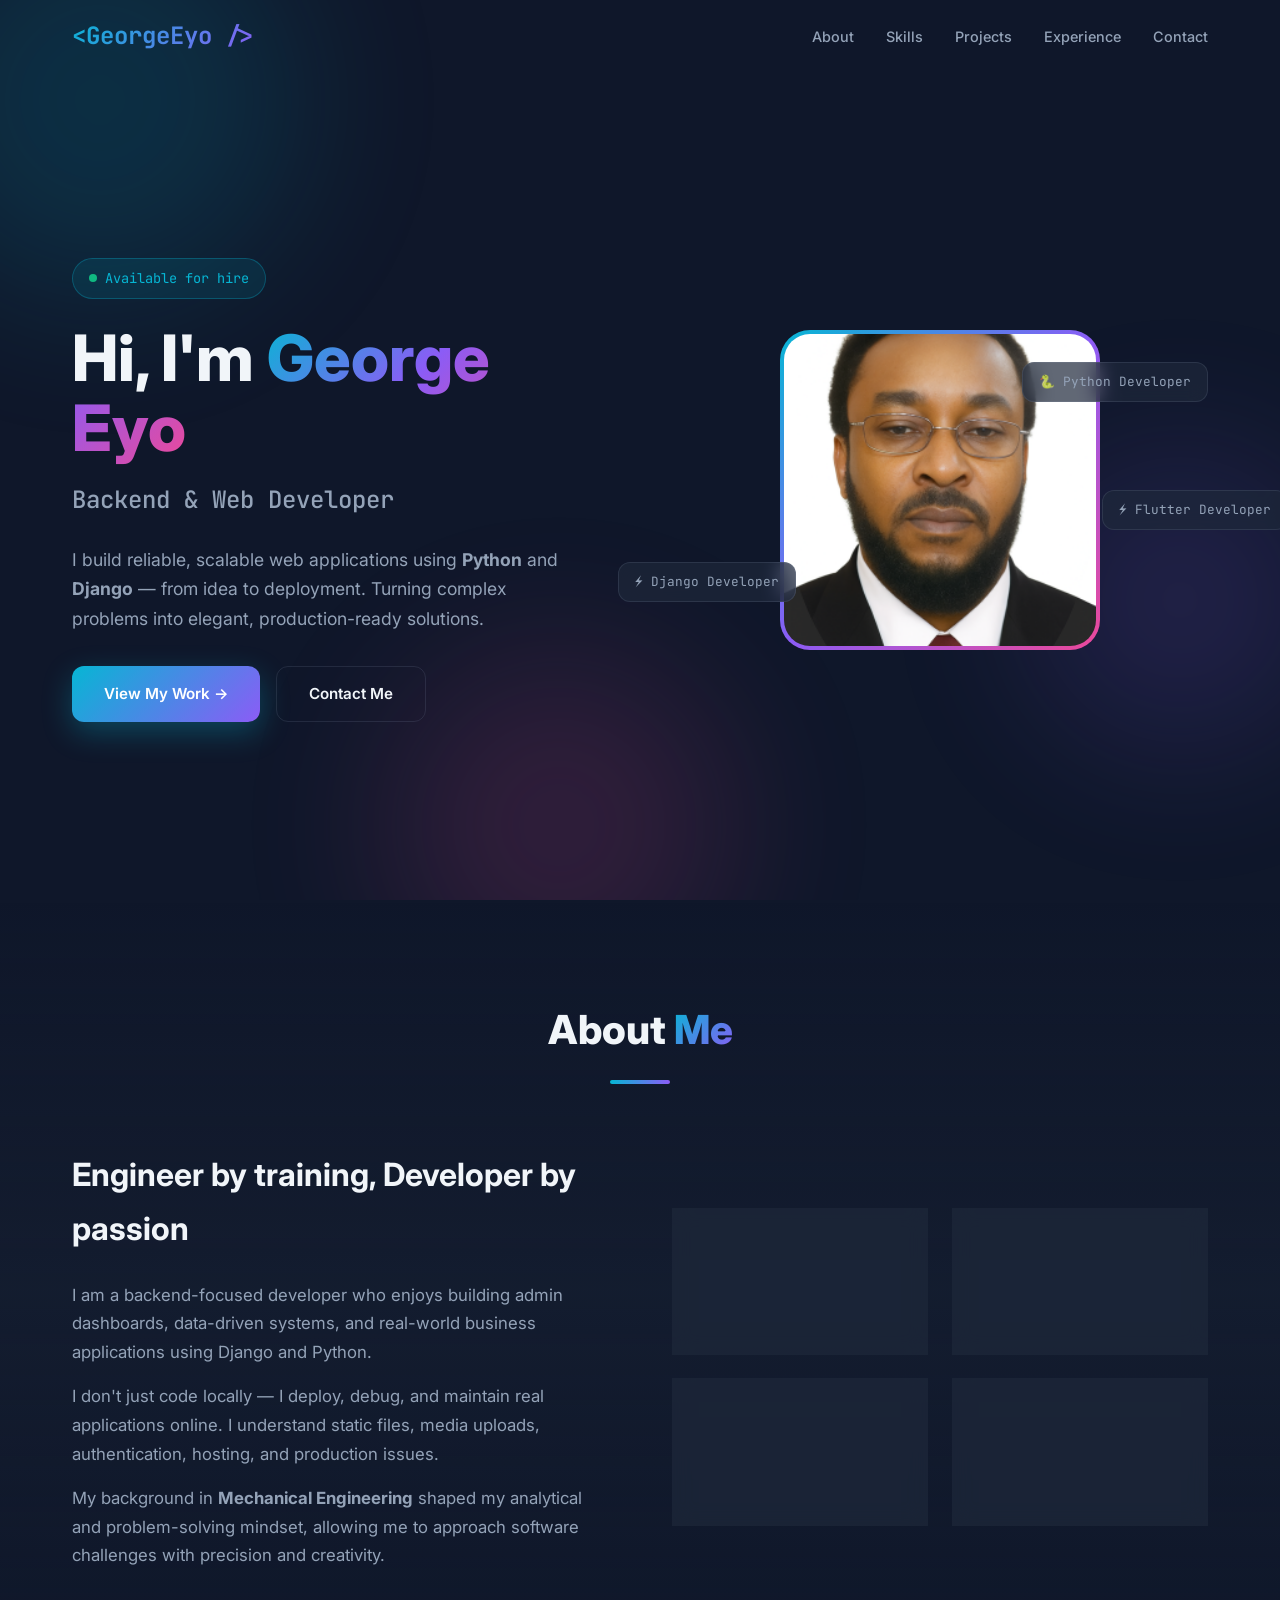
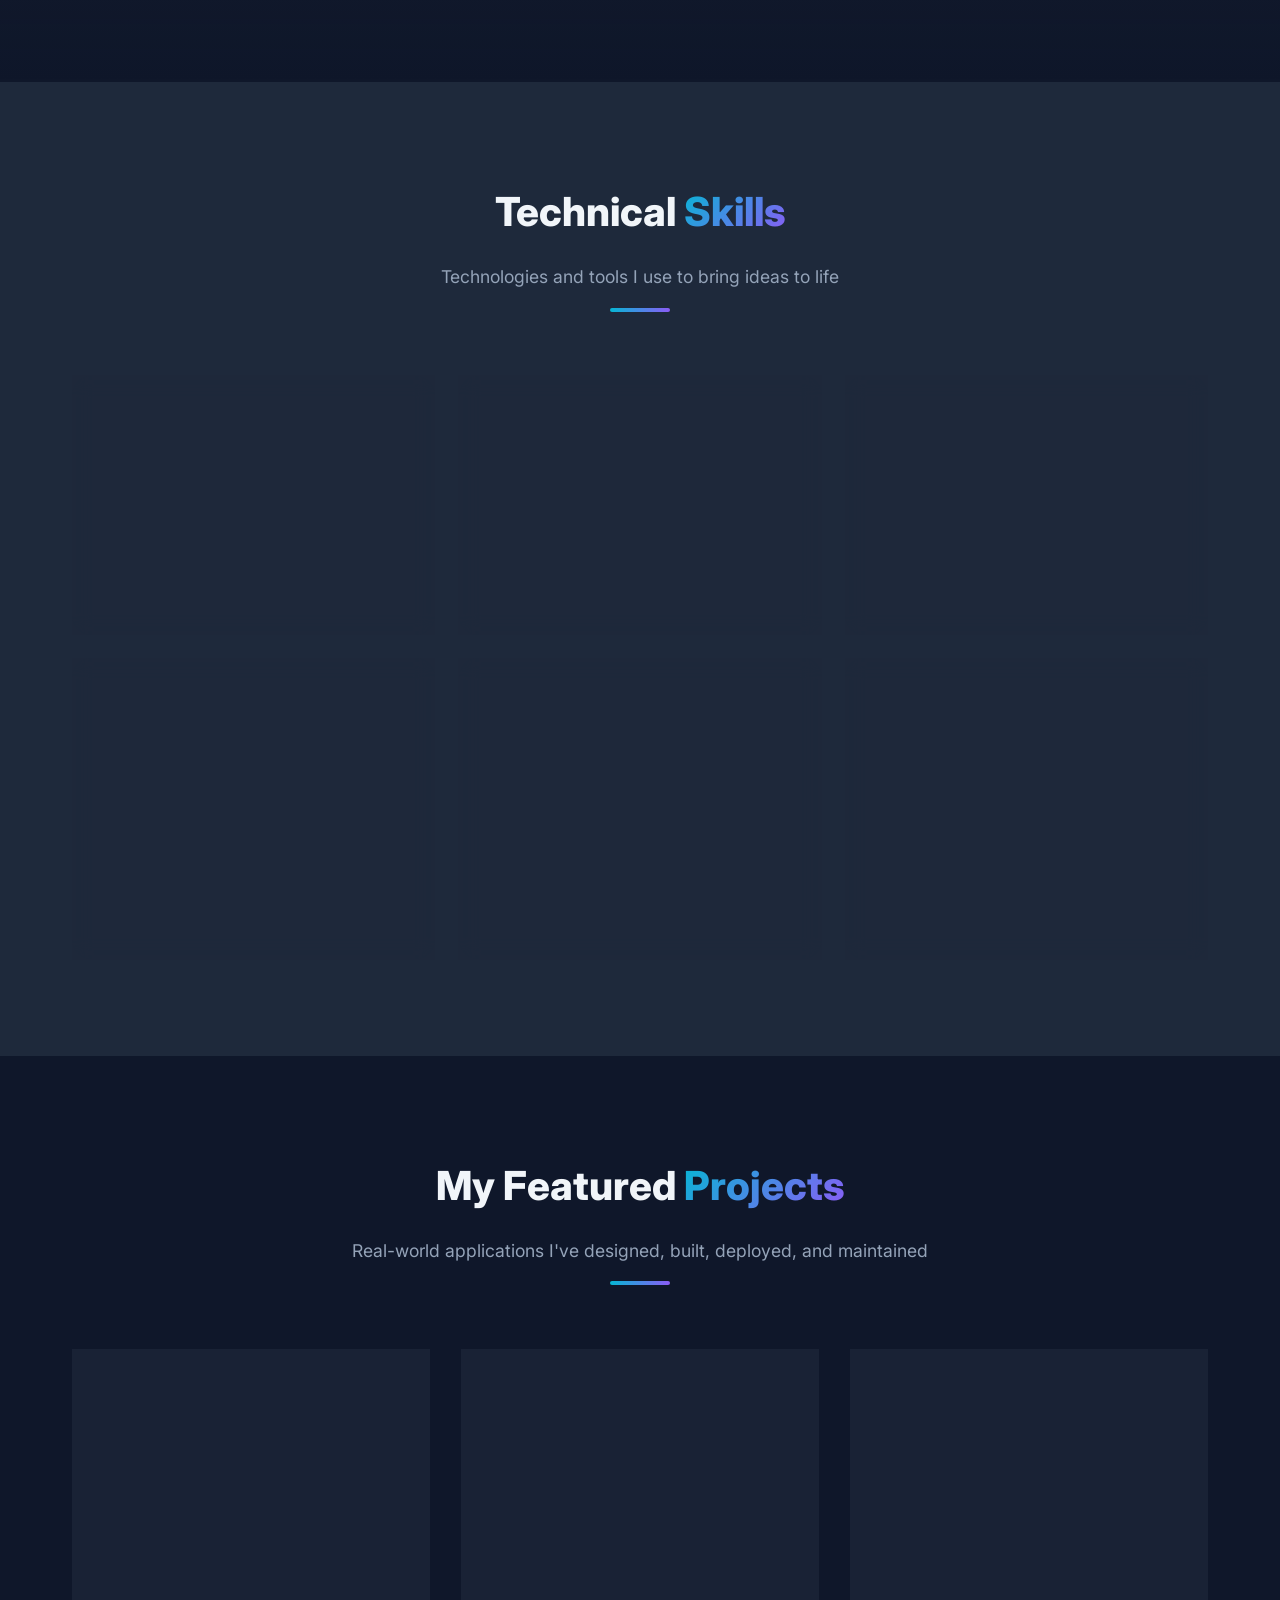
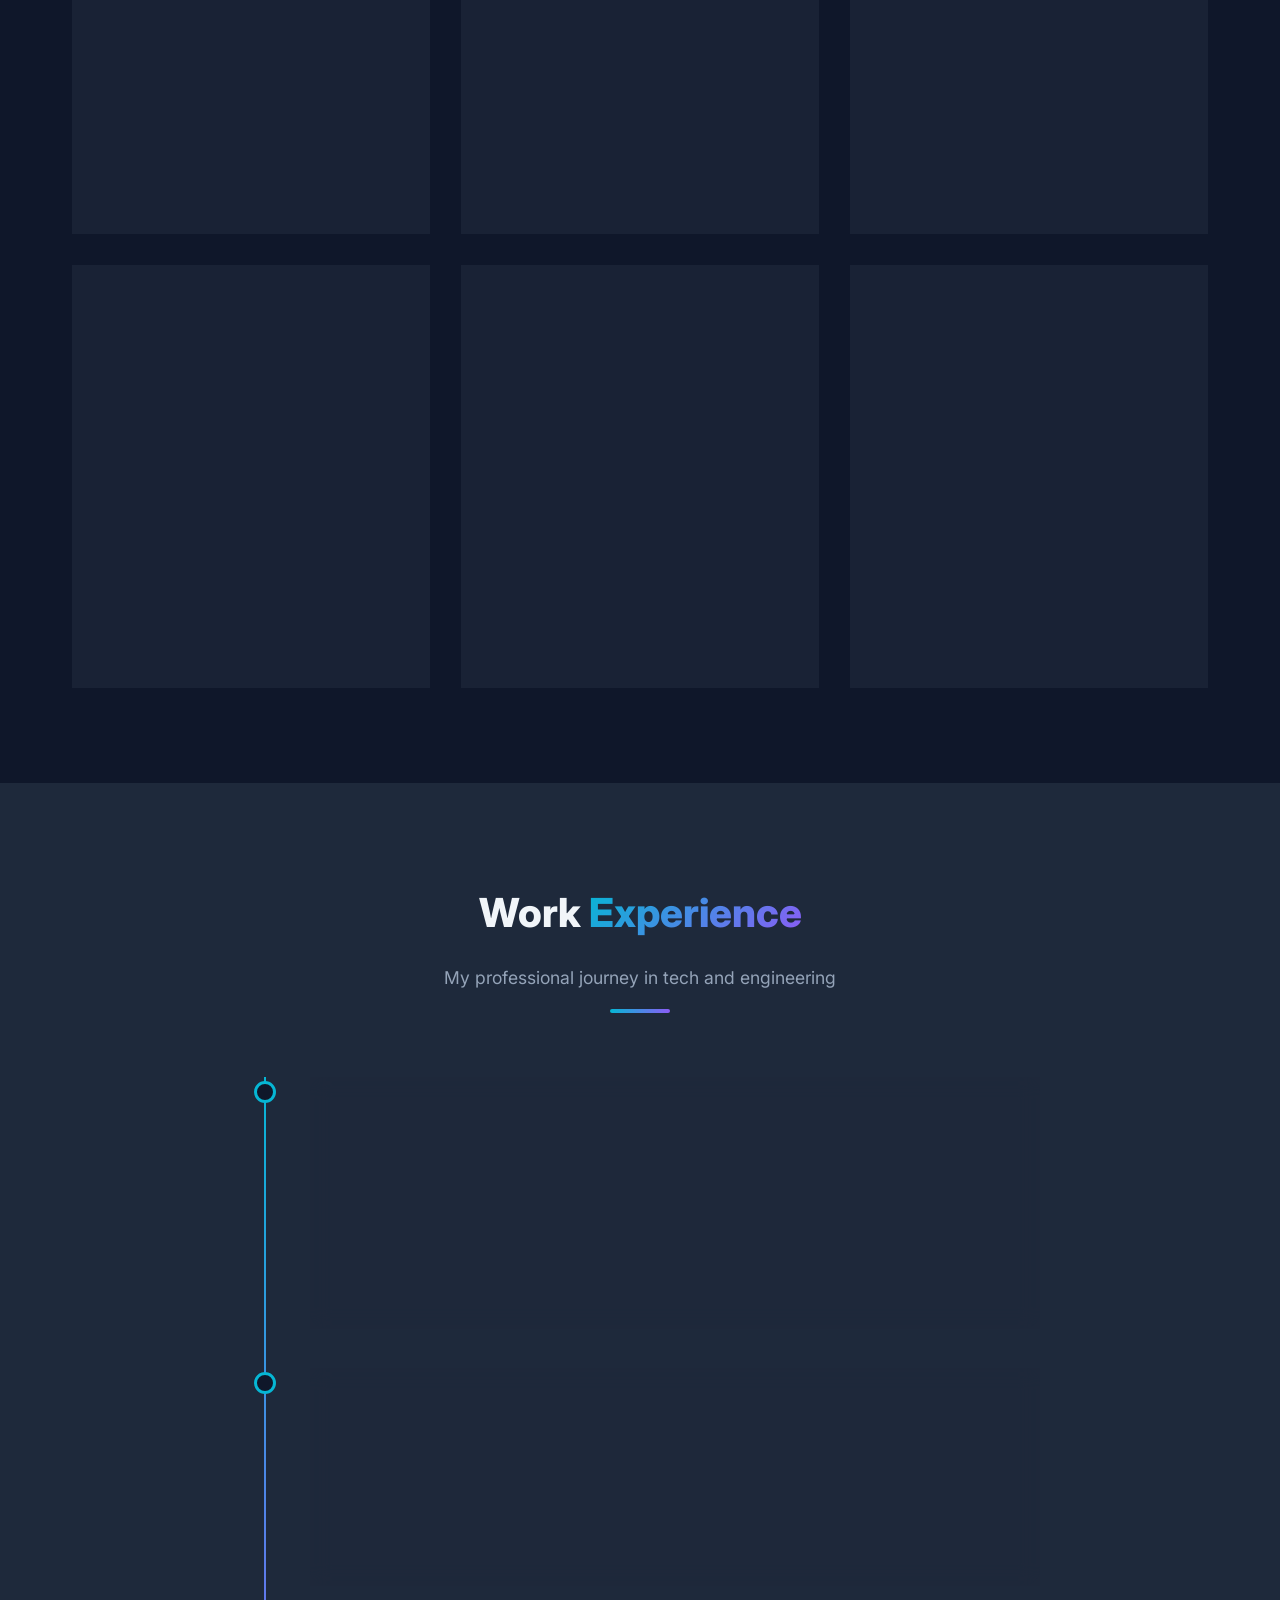
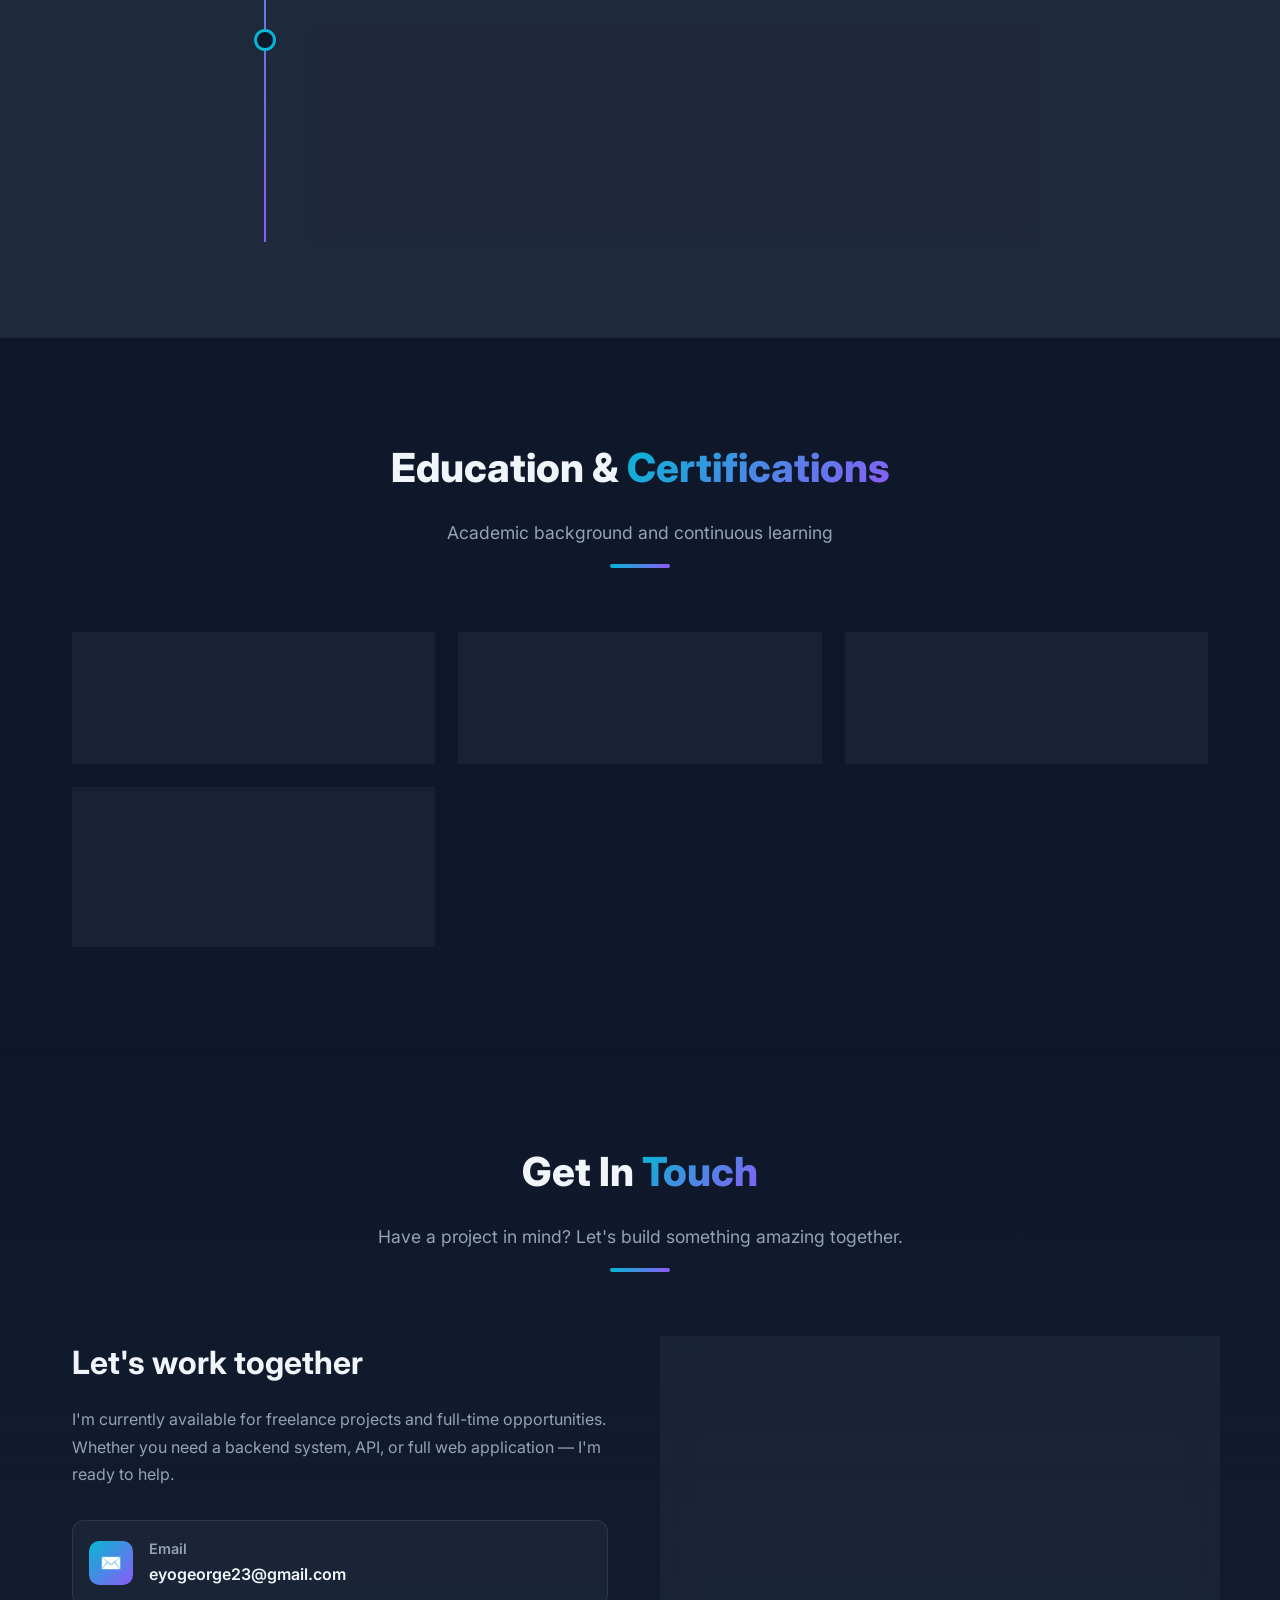
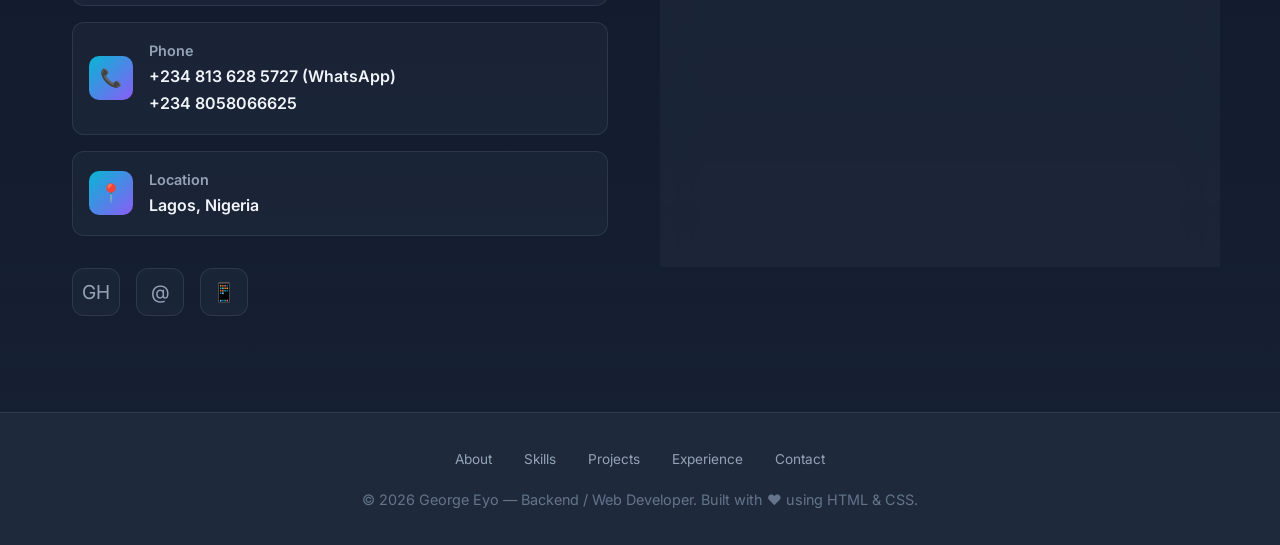
==== commit 2156f551: "5th commit" ====
--- a/index.html
+++ b/index.html
@@ -349,6 +349,12 @@
       animation-delay: -1.5s;
     }
 
+    .hero-image .floating-tag.tag-3 {
+    top: 50%;
+    right: -15%;
+    animation-delay: -3s;
+  }
+
     @keyframes float-tag {
       0%, 100% { transform: translateY(0); }
       50% { transform: translateY(-10px); }
@@ -1144,8 +1150,9 @@
         <div class="profile-frame">
           <img src="images/moi.png" alt="George Eyo">
         </div>
-        <div class="floating-tag tag-1">🐍 Python Expert</div>
-        <div class="floating-tag tag-2">⚡ Django Pro</div>
+        <div class="floating-tag tag-1">🐍 Python Developer</div>
+        <div class="floating-tag tag-2">⚡ Django Developer</div>
+        <div class="floating-tag tag-3">⚡ Flutter Developer</div>
       </div>
     </div>
   </header>
@@ -1273,7 +1280,7 @@
   <section id="projects">
     <div class="container">
       <div class="section-header fade-in">
-        <h2>Featured <span class="gradient-text">Projects</span></h2>
+        <h2>My Featured <span class="gradient-text">Projects</span></h2>
         <p>Real-world applications I've designed, built, deployed, and maintained</p>
         <div class="section-divider"></div>
       </div>
@@ -1290,7 +1297,6 @@
             <ul class="project-meta">
               <li><strong>Problem:</strong> Fragmented workflows for managing job content and services.</li>
               <li><strong>Built:</strong> Secure admin panel with authentication, uploads, and CRUD.</li>
-              <li><strong>Role:</strong> Full Stack Developer</li>
             </ul>
             <div class="project-tech">
               <span class="tech-tag">Flutter</span>
@@ -1307,8 +1313,9 @@
 
         <div class="project-card fade-in">
           <div class="project-header">
-            <div class="project-icon" style="background: linear-gradient(135deg, #f59e0b, #d97706);">🚗</div>
-            <span class="project-status demo">● DEMO</span>
+            <div class="project-icon" style="background: linear-gradient(135deg, #06b6d4, #0891b2);">💼</div>
+            <span class="project-status live">● LIVE</span>
+            
           </div>
           <div class="project-body">
             <h3>Ride Hailing App</h3>
@@ -1316,7 +1323,6 @@
             <ul class="project-meta">
               <li><strong>Problem:</strong> Fragmented workflows for managing content and ride services.</li>
               <li><strong>Built:</strong> Secure admin panel with authentication, uploads, and CRUD.</li>
-              <li><strong>Role:</strong> Full Stack Developer</li>
             </ul>
             <div class="project-tech">
               <span class="tech-tag">Flutter</span>
@@ -1342,7 +1348,6 @@
             <ul class="project-meta">
               <li><strong>Problem:</strong> No centralized admin control system</li>
               <li><strong>Built:</strong> Full CRUD, file uploads, admin auth</li>
-              <li><strong>Role:</strong> Full Stack Developer</li>
             </ul>
             <div class="project-tech">
               <span class="tech-tag">Django</span>
@@ -1358,8 +1363,8 @@
 
         <div class="project-card fade-in">
           <div class="project-header">
-            <div class="project-icon" style="background: linear-gradient(135deg, #10b981, #059669);">💰</div>
-            <span class="project-status demo">● DEMO</span>
+            <div class="project-icon" style="background: linear-gradient(135deg, #06b6d4, #0891b2);">💼</div>
+            <span class="project-status live">● LIVE</span>
           </div>
           <div class="project-body">
             <h3>GFund – Fintech VTU App</h3>
@@ -1367,7 +1372,6 @@
             <ul class="project-meta">
               <li><strong>Problem:</strong> Fragmented digital payment services</li>
               <li><strong>Built:</strong> Wallets, transactions, APIs</li>
-              <li><strong>Role:</strong> Full Stack Developer</li>
             </ul>
             <div class="project-tech">
               <span class="tech-tag">Django</span>
@@ -1392,7 +1396,6 @@
             <ul class="project-meta">
               <li><strong>Problem:</strong> No simple content platform</li>
               <li><strong>Built:</strong> Posts, categories, uploads</li>
-              <li><strong>Role:</strong> Full Stack Developer</li>
             </ul>
             <div class="project-tech">
               <span class="tech-tag">Django</span>
@@ -1417,7 +1420,6 @@
             <ul class="project-meta">
               <li><strong>Problem:</strong> No structured backend for blog systems</li>
               <li><strong>Built:</strong> Auth, posts, filtering, pagination</li>
-              <li><strong>Role:</strong> Backend architecture</li>
             </ul>
             <div class="project-tech">
               <span class="tech-tag">Node.js</span>
@@ -1518,6 +1520,22 @@
             <div class="year">2020</div>
           </div>
         </div>
+        <div class="edu-card fade-in">
+          <div class="edu-icon">💻</div>
+          <div class="edu-info">
+            <h4>Ethical Hacking and Penetration Testing</h4>
+            <p>Udemy Online Certification</p>
+            <div class="year">2023</div>
+          </div>
+        </div>
+        <!-- <div class="edu-card fade-in">
+          <div class="edu-icon">💻</div>
+          <div class="edu-info">
+            <h4>Python for Data Science</h4>
+            <p>Udemy Online Certification</p>
+            <div class="year">2020</div>
+          </div>
+        </div> -->
       </div>
     </div>
   </section>
@@ -1547,7 +1565,8 @@
             <div class="icon">📞</div>
             <div class="details">
               <h4>Phone</h4>
-              <p>+234 813 628 5727</p>
+              <p>+234 813 628 5727 (WhatsApp)</p>
+              <p>+234 8058066625</p>
             </div>
           </a>
 
@@ -1566,8 +1585,34 @@
           </div>
         </div>
 
+
+        <!-- ================= FORM ===================================================== -->
+
         <div class="contact-form fade-in">
-          <form action="mailto:eyogeorge23@gmail.com" method="post" enctype="text/plain">
+          <form id="contactForm">
+  <div class="form-group">
+    <label for="name">Your Name</label>
+    <input type="text" id="name" name="name" placeholder="John Doe" required>
+  </div>
+  <div class="form-group">
+    <label for="email">Email Address</label>
+    <input type="email" id="email" name="email" placeholder="john@example.com" required>
+  </div>
+  <!-- <div class="form-group">
+    <label for="subject">Subject</label>
+    <input type="text" id="subject" name="subject" placeholder="Project Inquiry">
+  </div> -->
+  <div class="form-group">
+    <label for="message">Message</label>
+    <textarea id="message" name="message" placeholder="Tell me about your project..." required></textarea>
+  </div>
+  <button type="submit" class="btn btn-primary" style="width: 100%;" id="submitBtn">
+    <span id="btnText">Send Message →</span>
+  </button>
+  <p id="formStatus" style="text-align: center; margin-top: 1rem; font-size: 0.9rem; min-height: 1.5rem;"></p>
+</form>
+
+          <!-- <form action="mailto:eyogeorge23@gmail.com" method="post" enctype="text/plain">
             <div class="form-group">
               <label for="name">Your Name</label>
               <input type="text" id="name" name="name" placeholder="John Doe" required>
@@ -1585,11 +1630,13 @@
               <textarea id="message" name="message" placeholder="Tell me about your project..."></textarea>
             </div>
             <button type="submit" class="btn btn-primary" style="width: 100%;">Send Message →</button>
-          </form>
+          </form> -->
         </div>
       </div>
     </div>
   </section>
+
+  
 
   <!-- Footer -->
   <footer>
@@ -1646,7 +1693,63 @@
       navLinks.style.padding = '1rem 2rem';
       navLinks.style.borderBottom = '1px solid var(--border-color)';
     }
+
+
+
+    
+// Contact form submission to Google Apps Script
+const contactForm = document.getElementById('contactForm');
+const submitBtn = document.getElementById('submitBtn');
+const btnText = document.getElementById('btnText');
+const formStatus = document.getElementById('formStatus');
+
+// 🔴 REPLACE THIS with your actual Google Apps Script Web App URL
+const APPS_SCRIPT_URL = 'https://script.google.com/macros/s/AKfycbxMa8iftS4eNui6W88i3Izot39Ossk5fVlxIrfyL2mc6GNvpTVdTlgs2SIZEpc5IA4/exec';
+
+contactForm.addEventListener('submit', async (e) => {
+  e.preventDefault();
+  
+  // Disable button & show loading
+  submitBtn.disabled = true;
+  btnText.textContent = 'Sending...';
+  formStatus.textContent = '';
+  formStatus.style.color = 'var(--text-secondary)';
+  
+  const formData = {
+    name: document.getElementById('name').value,
+    email: document.getElementById('email').value,
+    // subject: document.getElementById('subject').value,
+    message: document.getElementById('message').value
+  };
+  
+  try {
+    const response = await fetch(APPS_SCRIPT_URL, {
+      method: 'POST',
+      mode: 'no-cors', // Required for Google Apps Script
+      headers: {
+        'Content-Type': 'application/json',
+      },
+      body: JSON.stringify(formData)
+    });
+    
+    // Show success (no-cors prevents reading response, so we assume success)
+    formStatus.textContent = '✅ Message sent successfully! I will get back to you soon.';
+    formStatus.style.color = 'var(--accent-green)';
+    contactForm.reset();
+    
+  } catch (error) {
+    formStatus.textContent = '❌ Something went wrong. Please try again or email me directly.';
+    formStatus.style.color = 'var(--accent-pink)';
+  } finally {
+    submitBtn.disabled = false;
+    btnText.textContent = 'Send Message →';
+  }
+});
+
   </script>
+
+
+
 
 </body>
 </html>
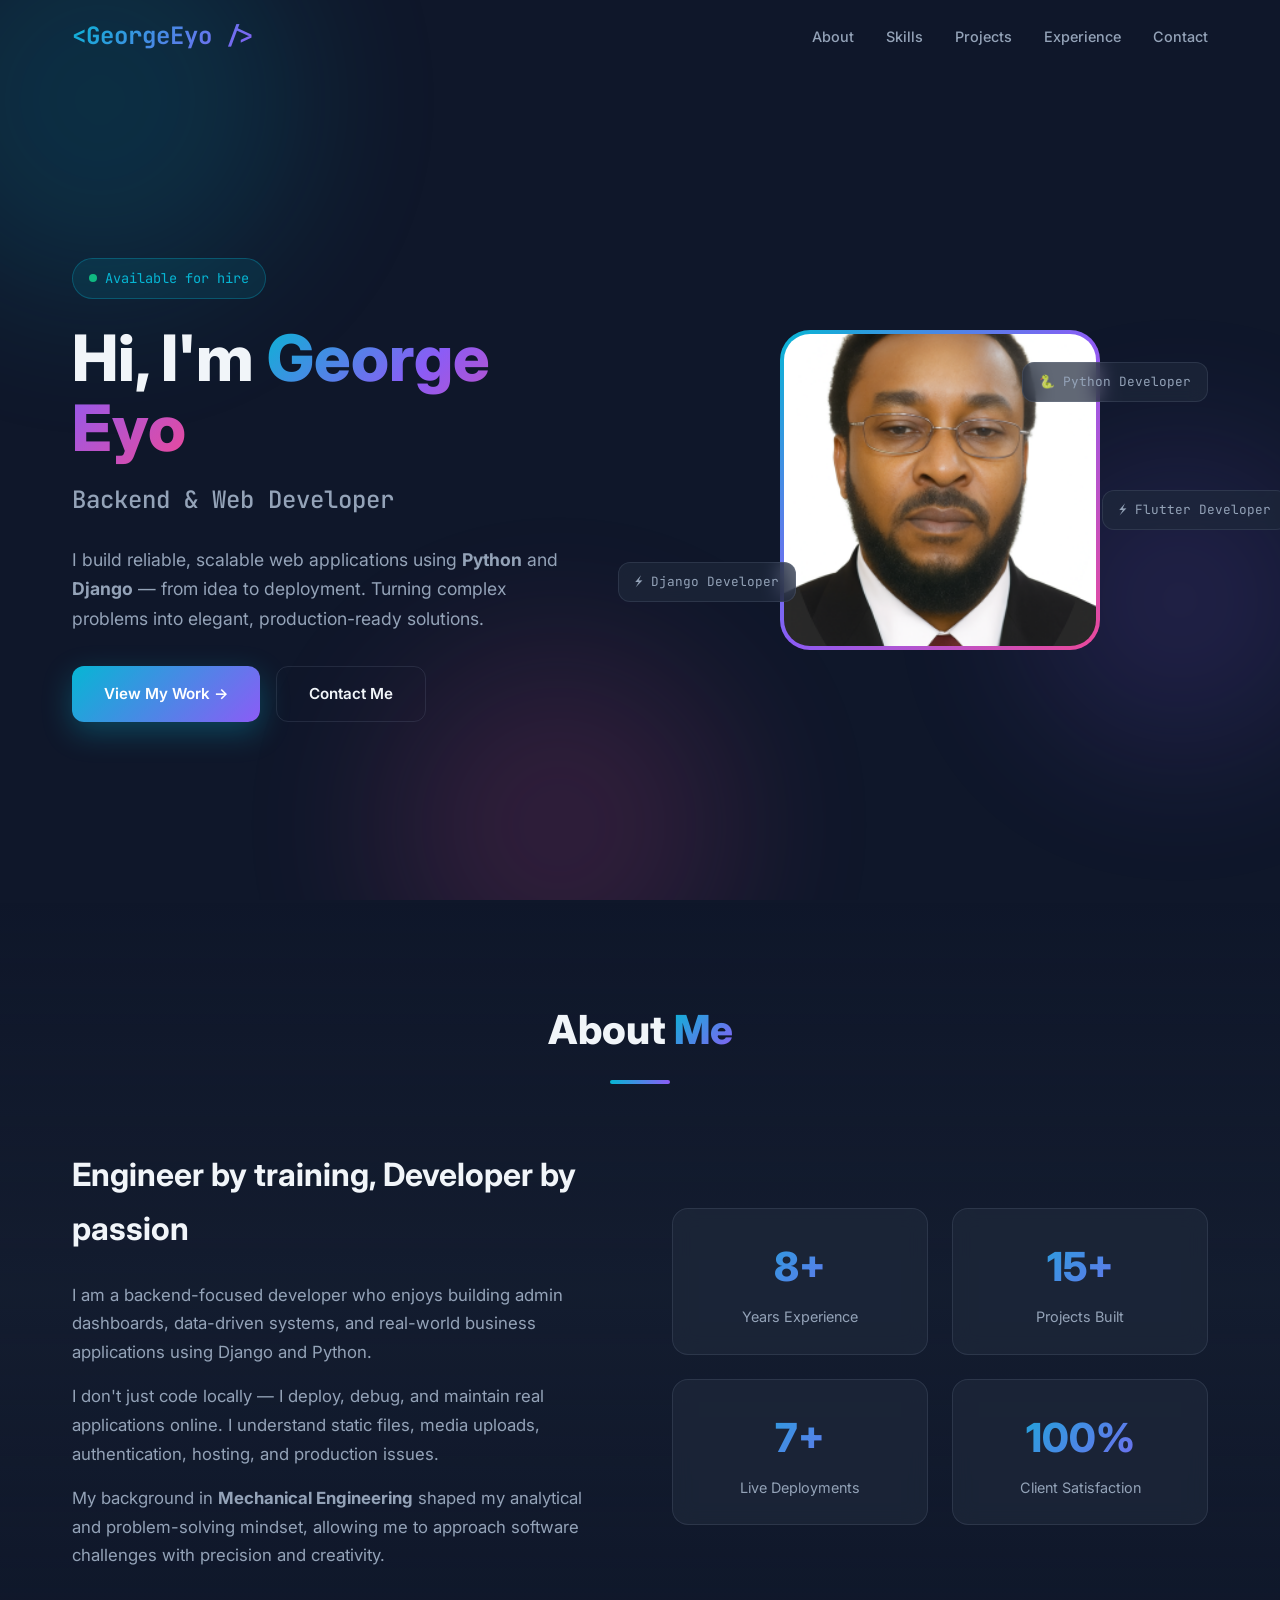
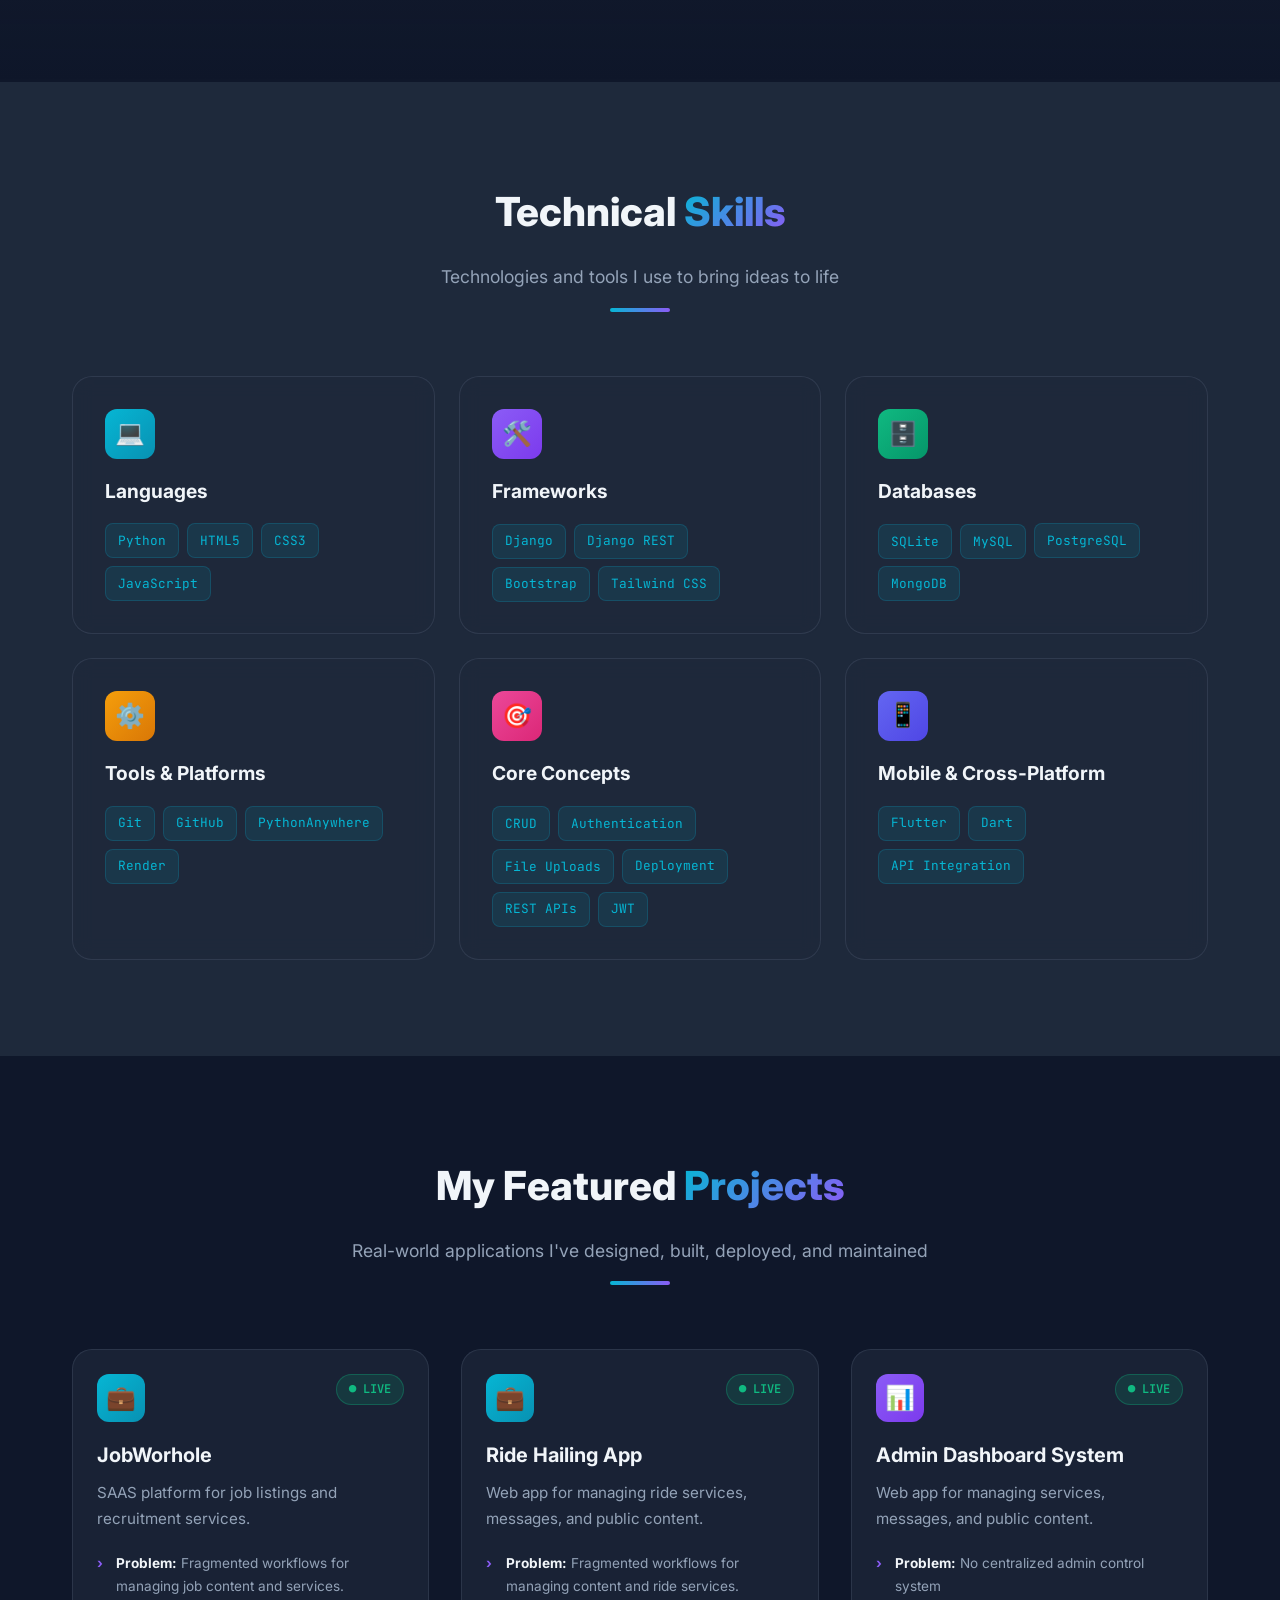
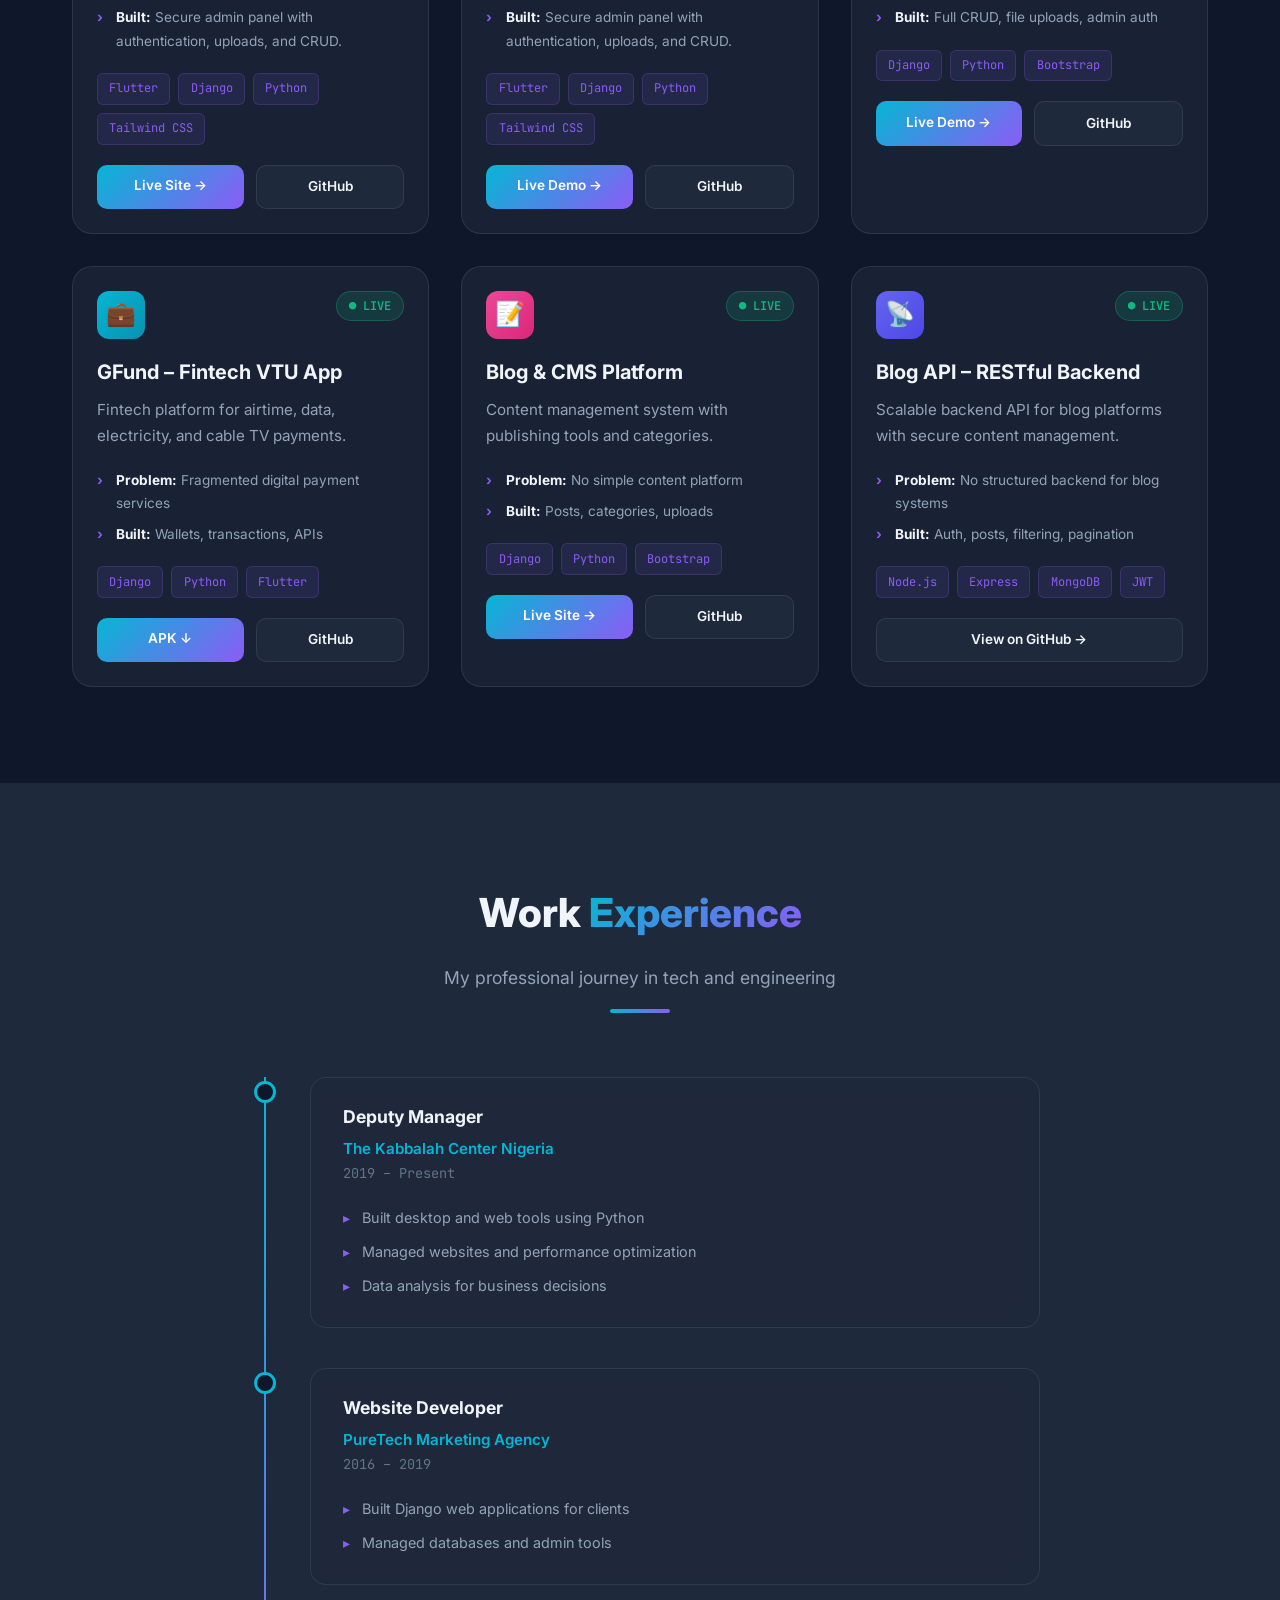
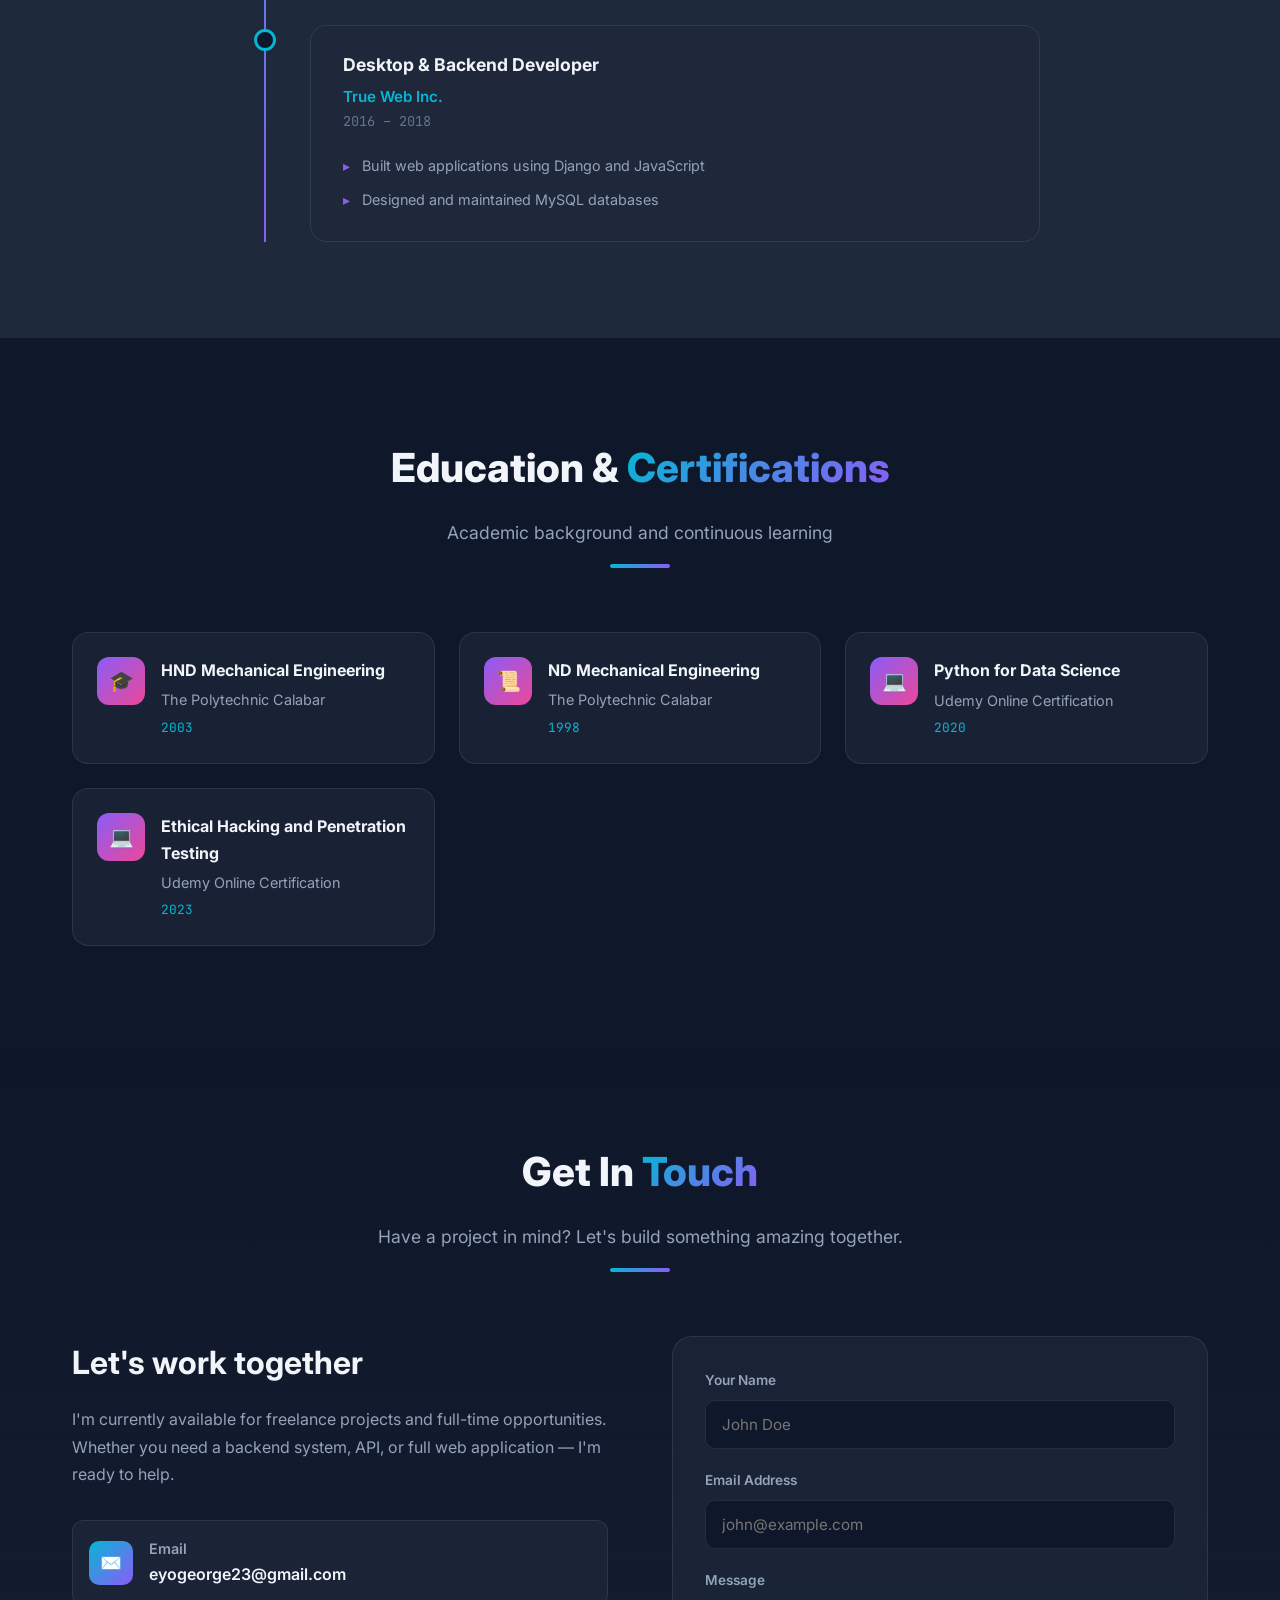
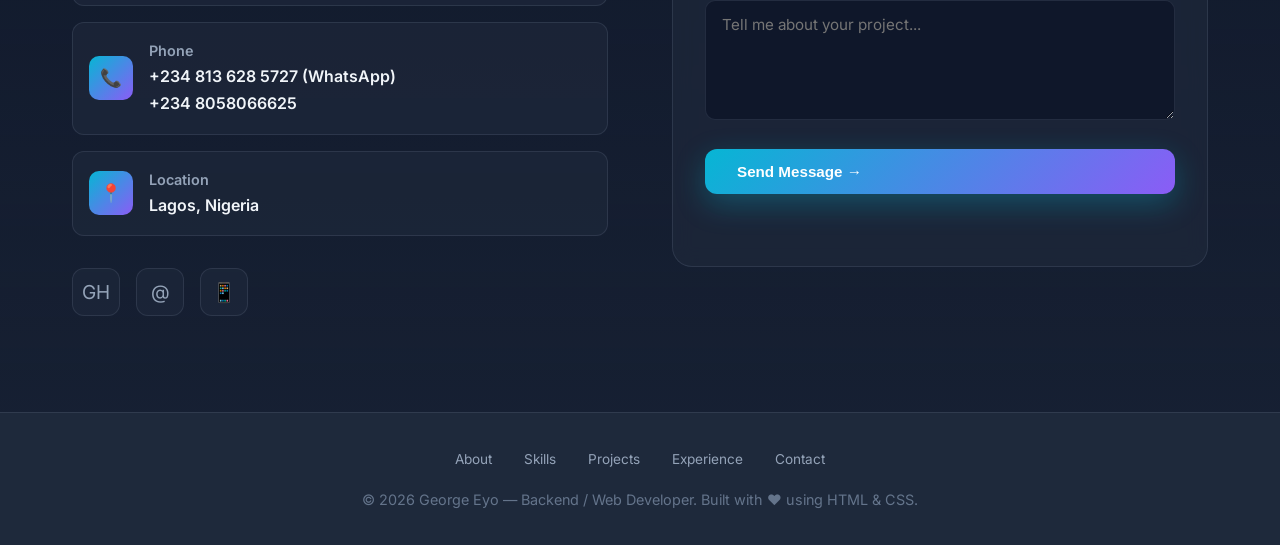
==== commit d229183a: "6th commit" ====
--- a/index.html
+++ b/index.html
@@ -1101,7 +1101,7 @@
       }
     }
   </style>
-<base target="_blank">
+<!-- <base target="_blank"> -->
 </head>
 <body>
 
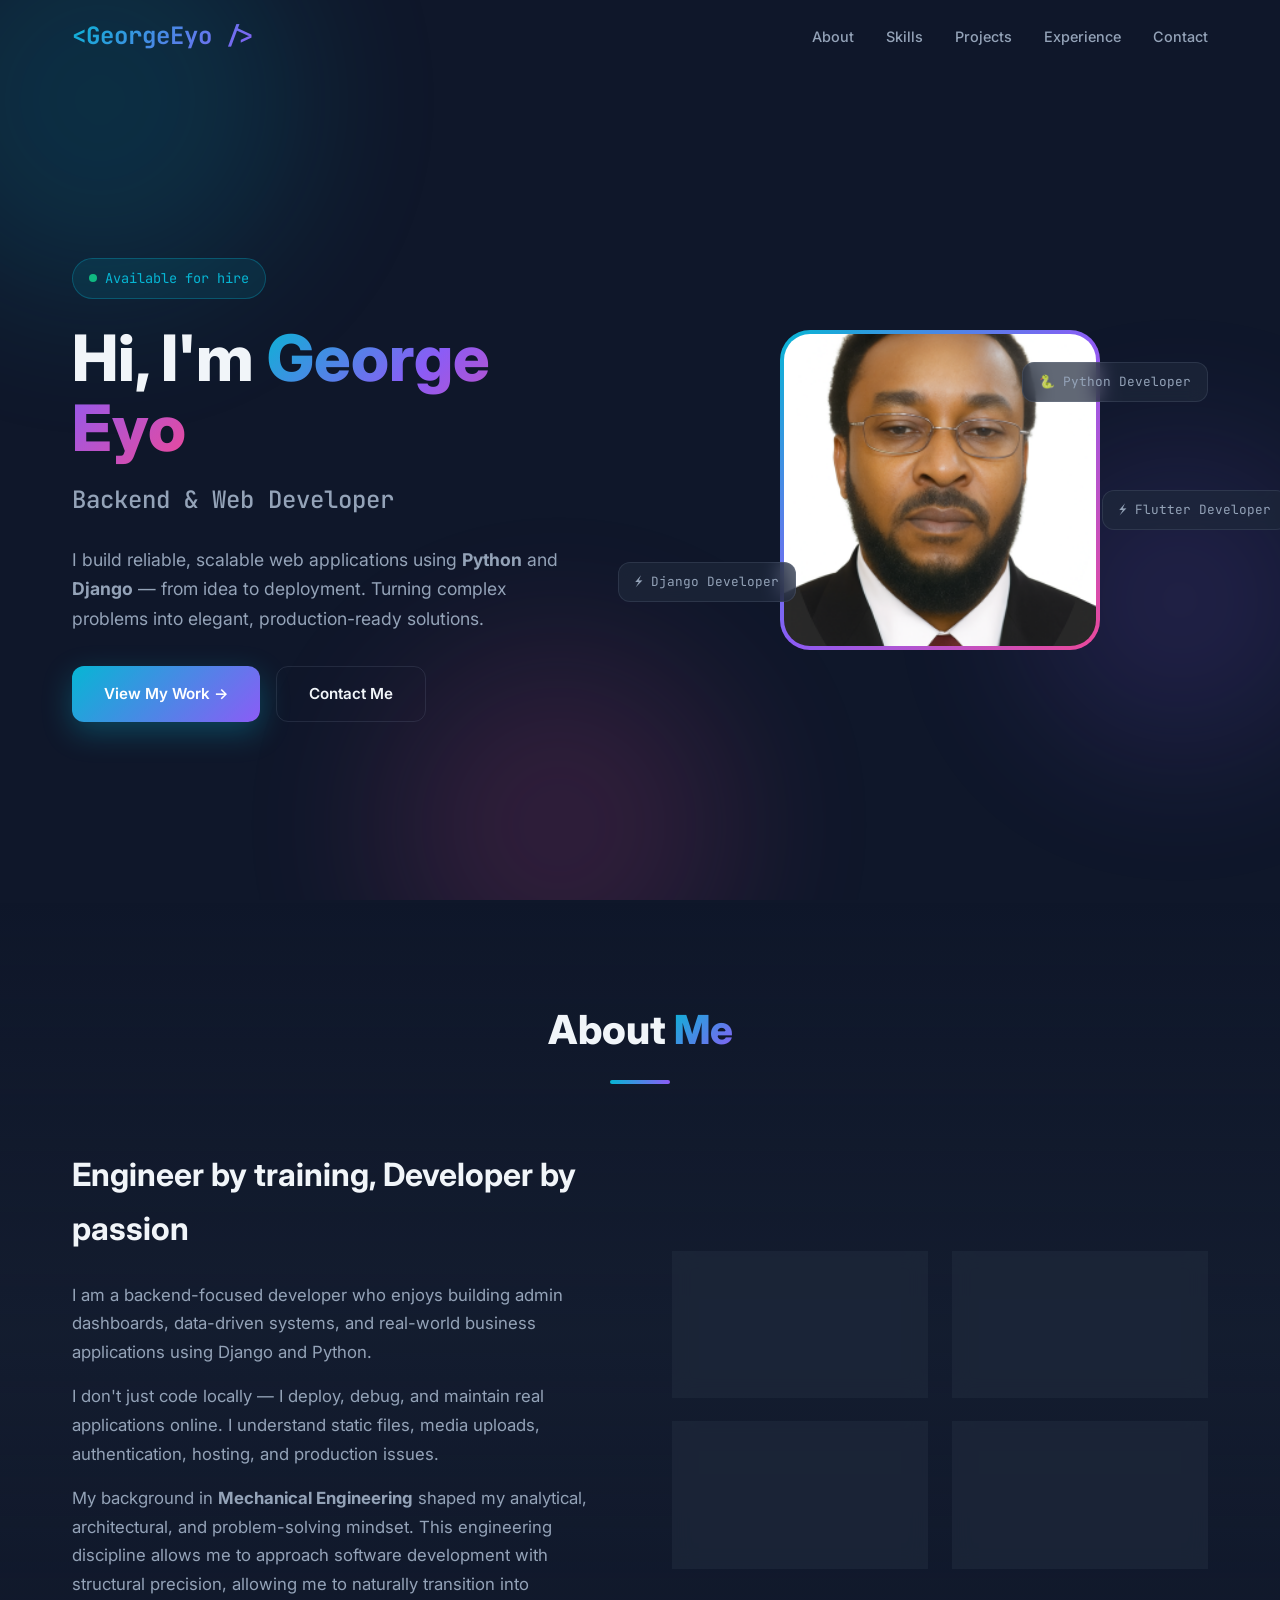
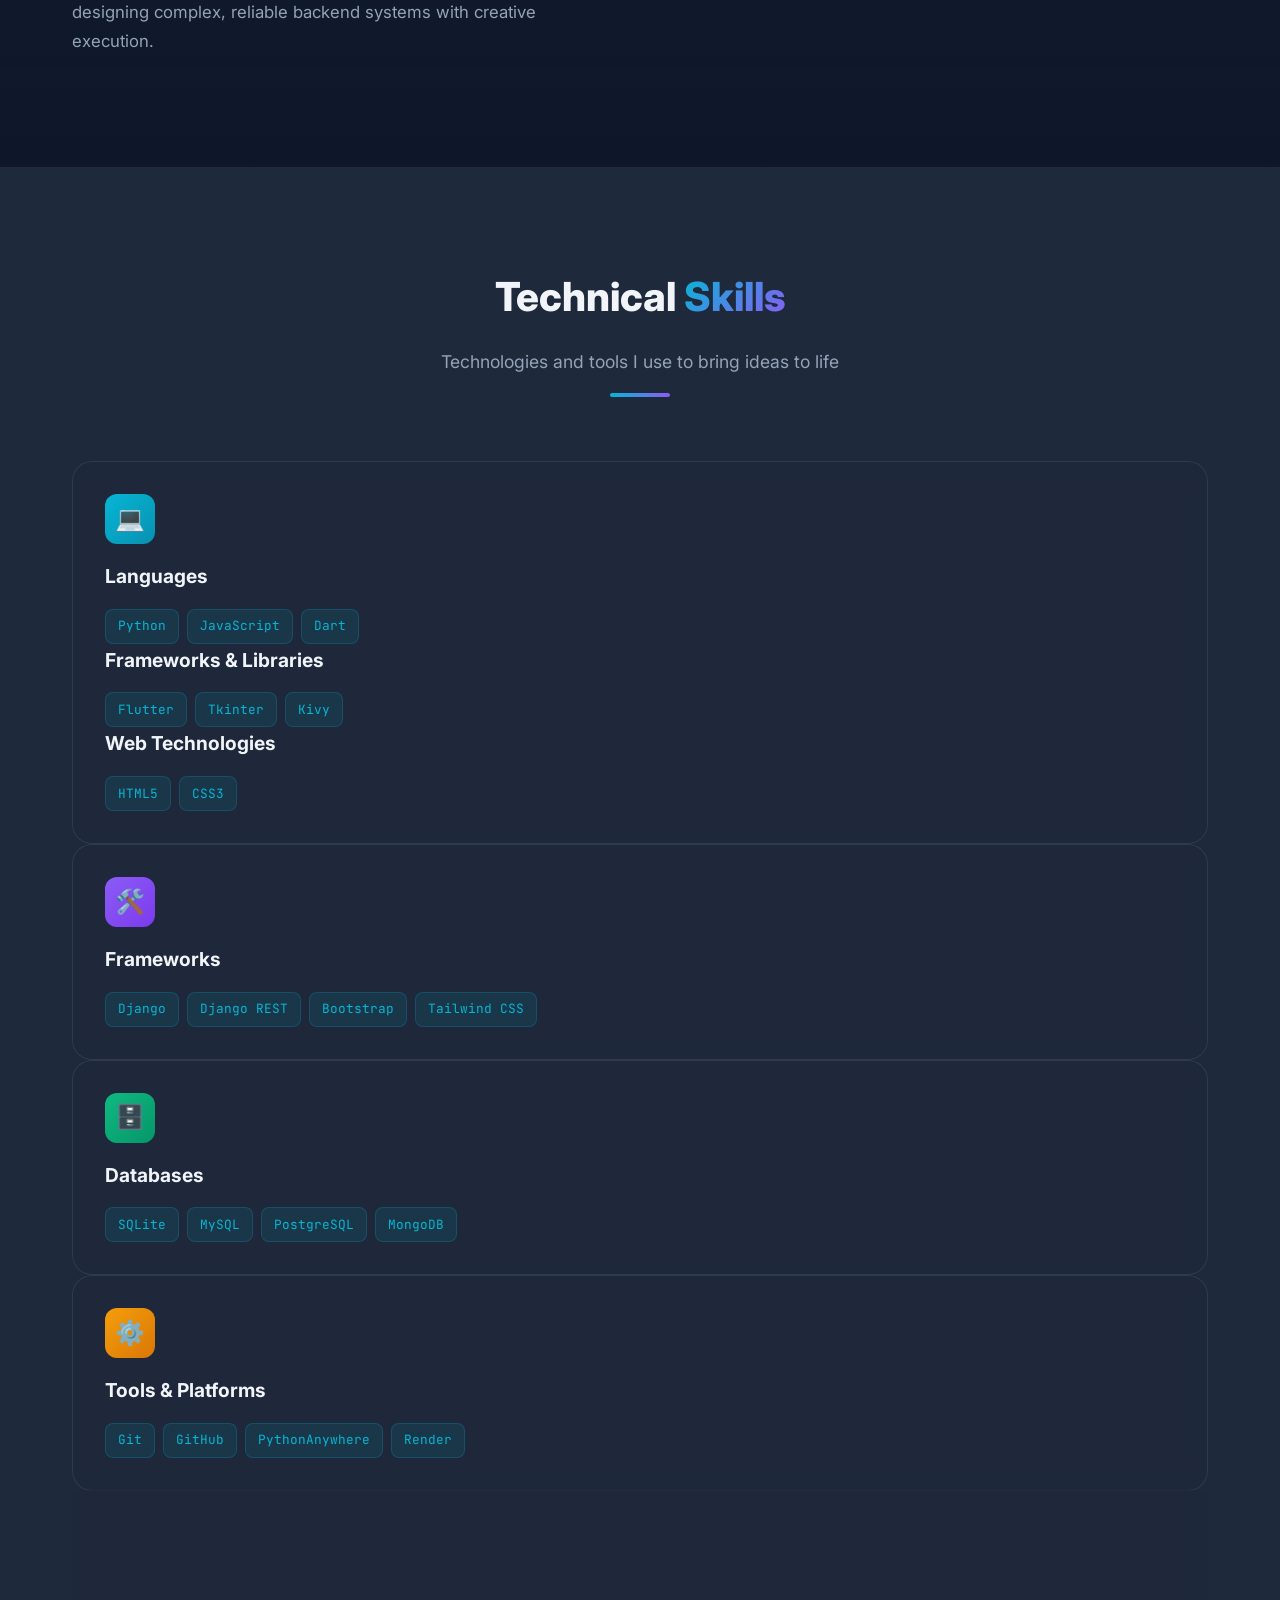
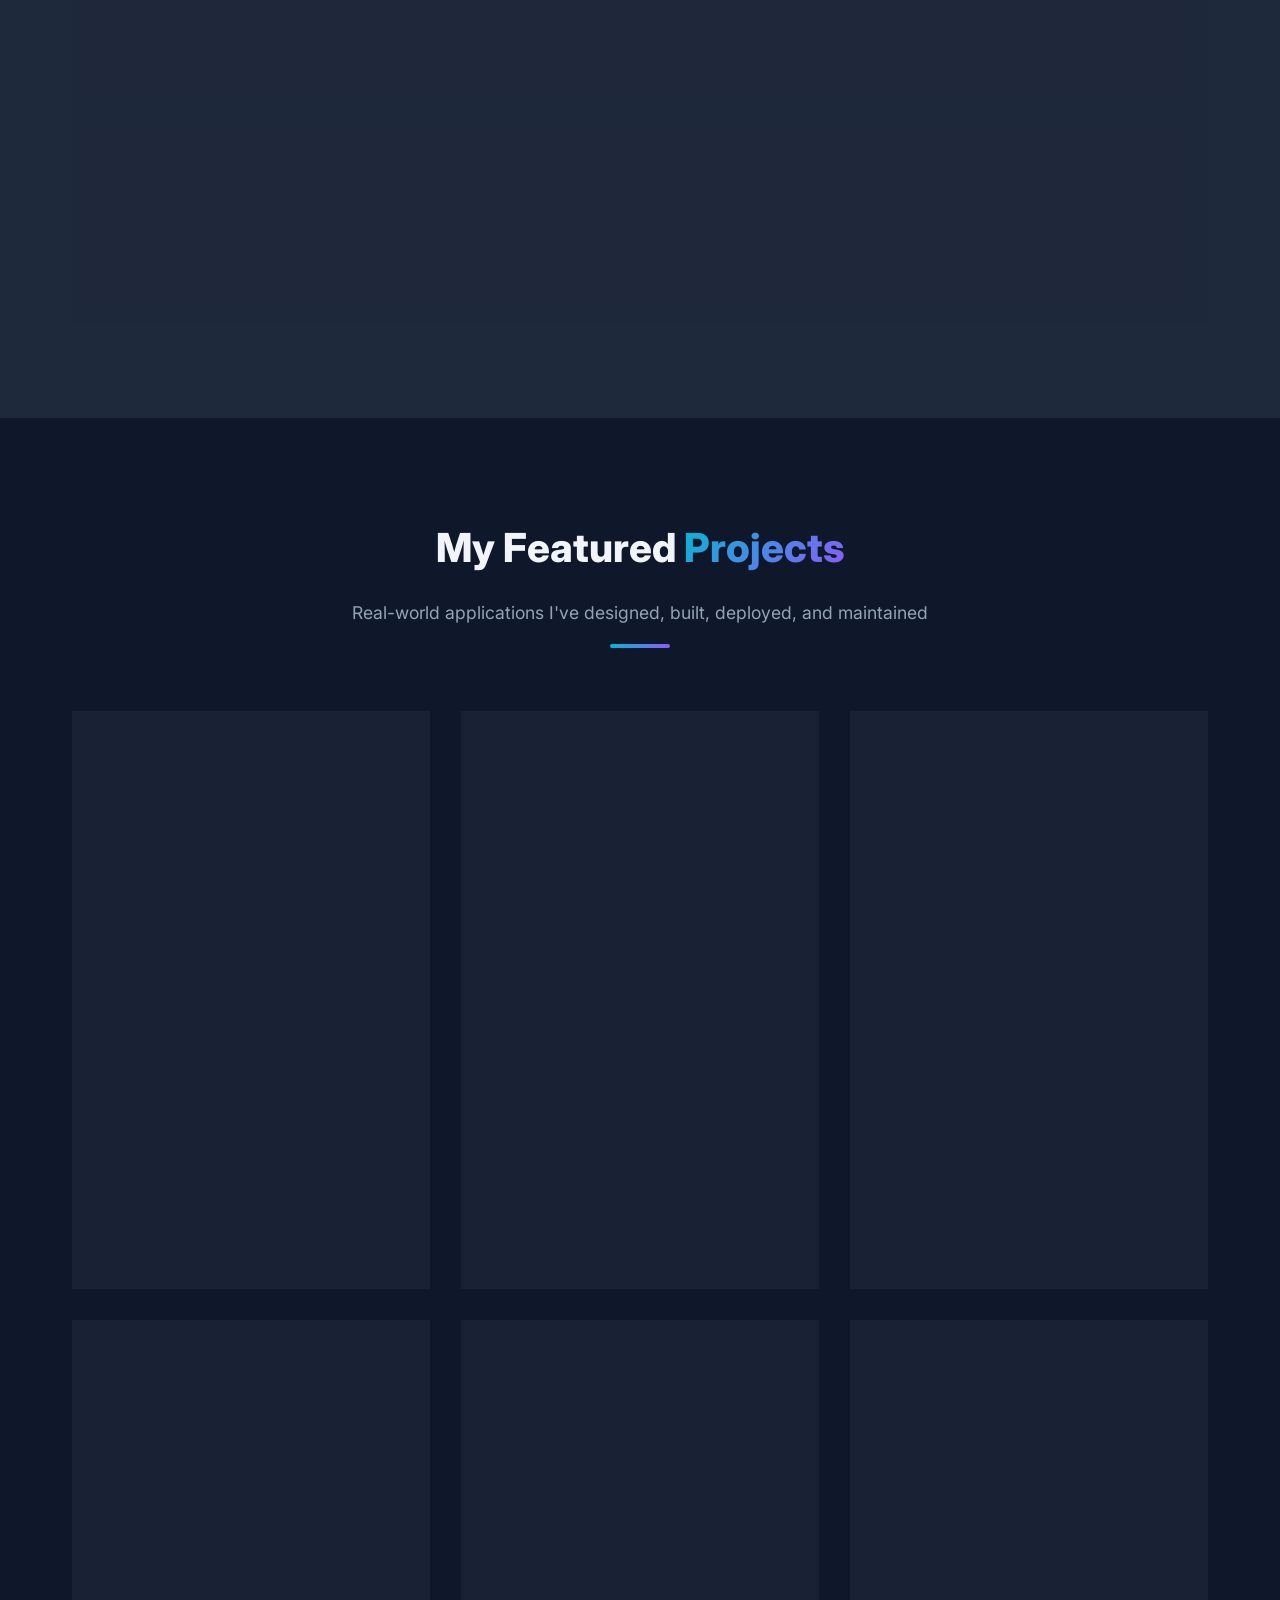
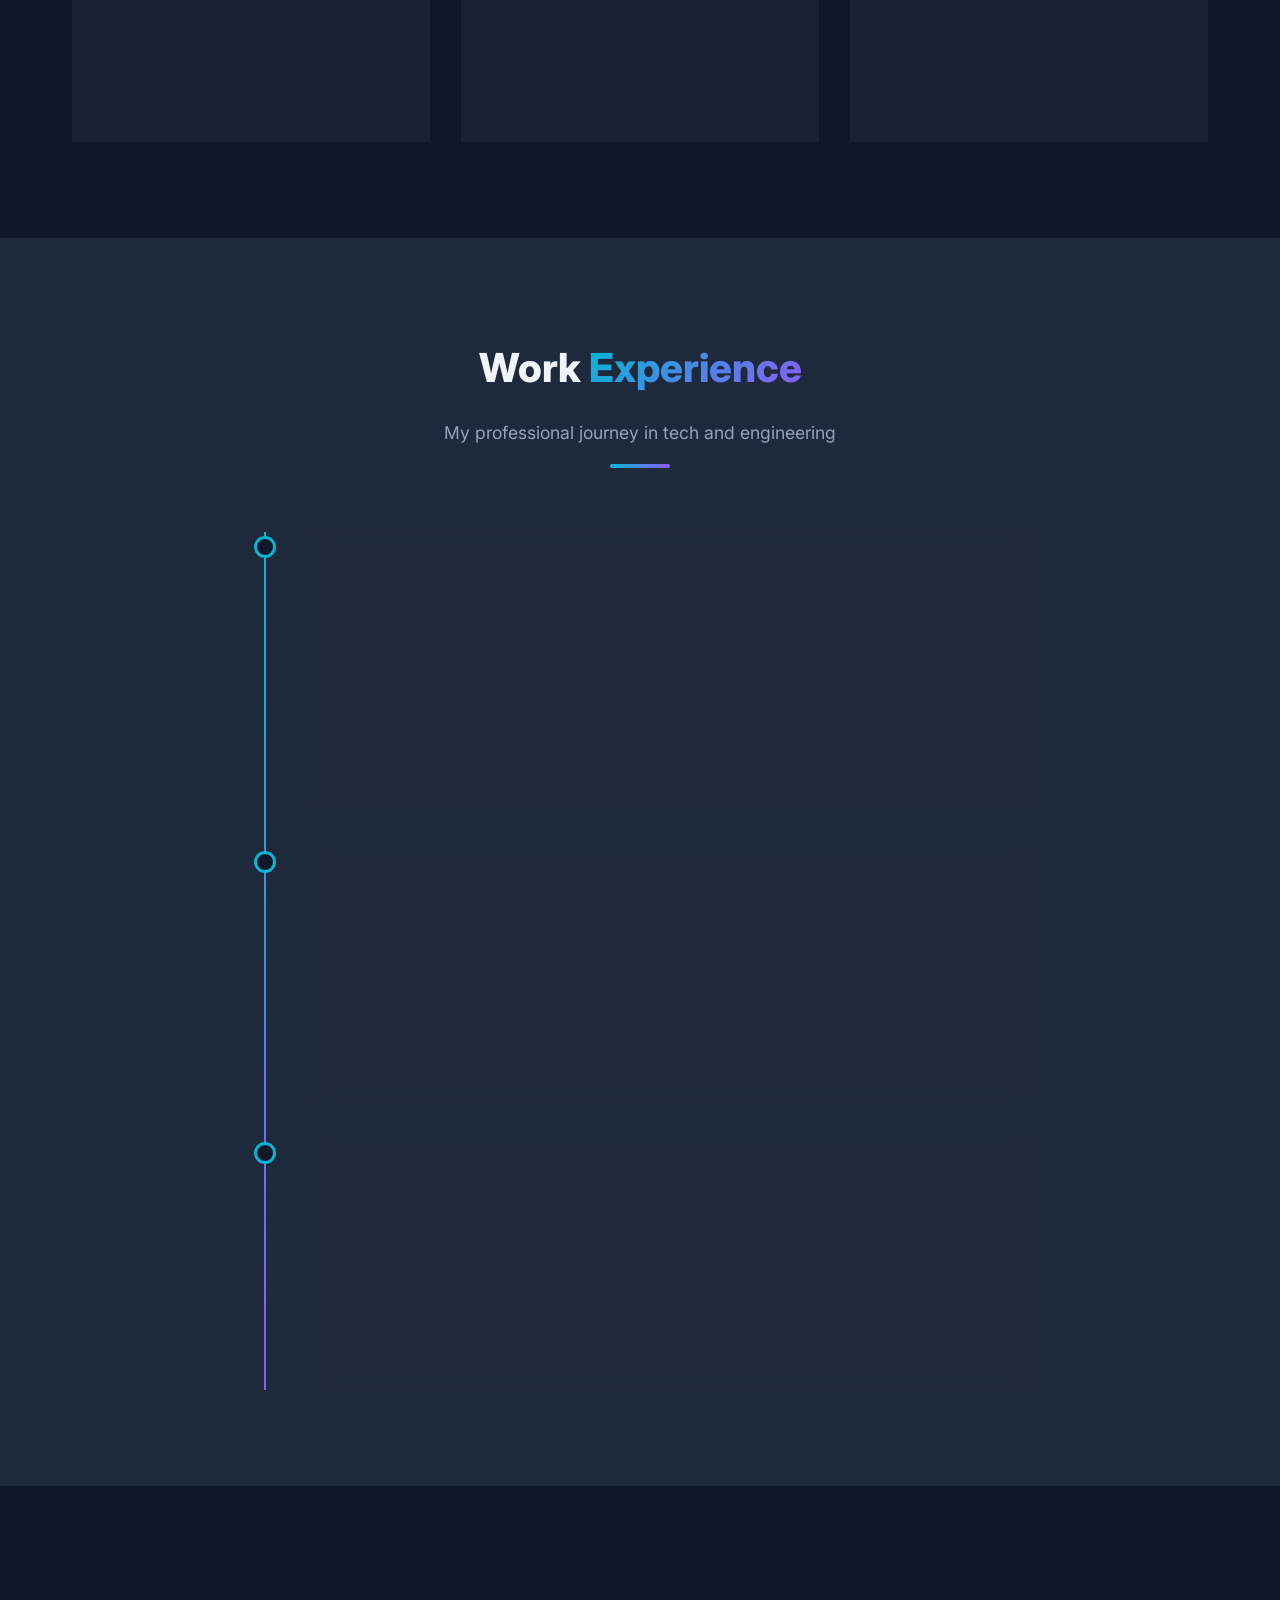
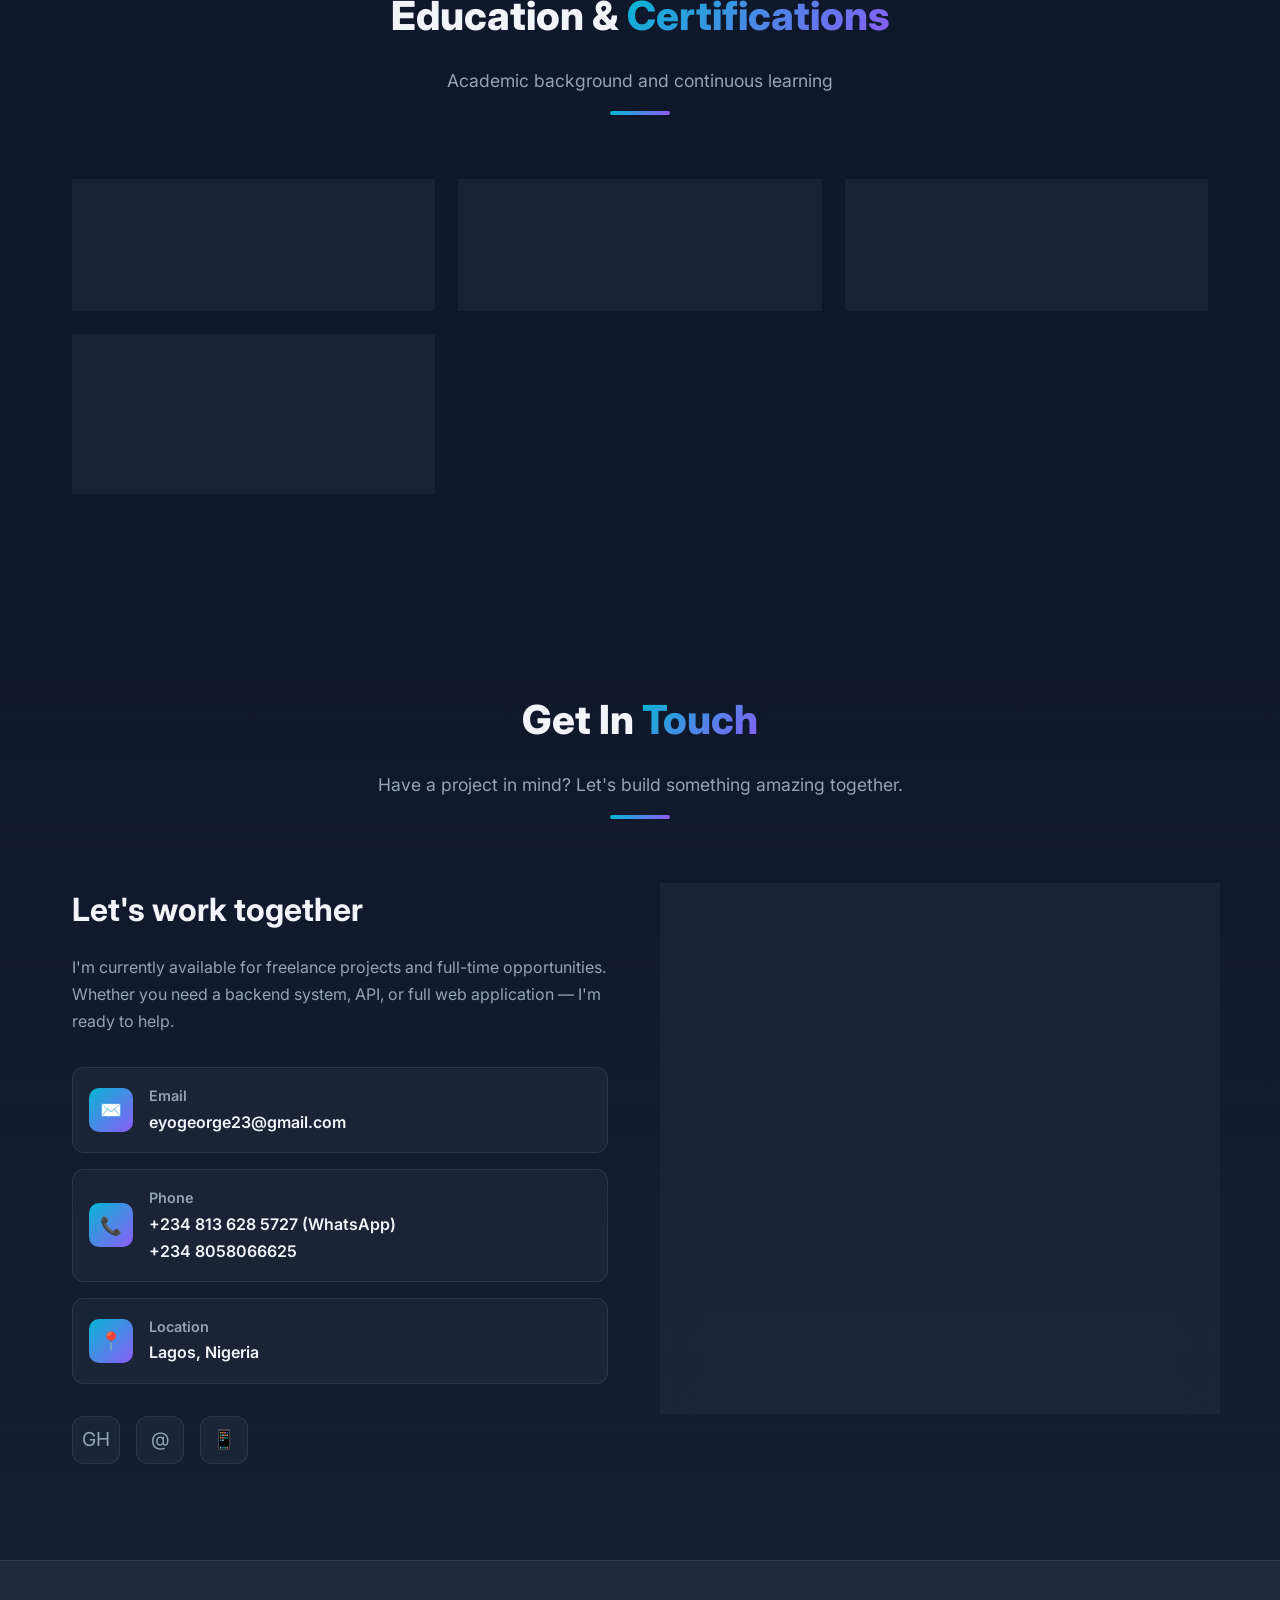
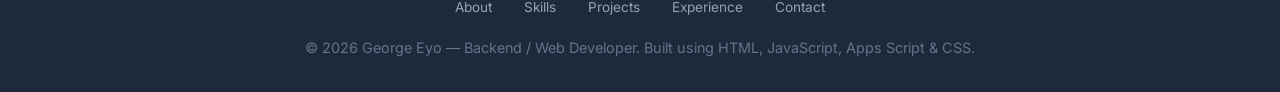
==== commit cf205322: "7th commit" ====
--- a/index.html
+++ b/index.html
@@ -1175,10 +1175,11 @@
             I don't just code locally — I deploy, debug, and maintain real applications online.
             I understand static files, media uploads, authentication, hosting, and production issues.
           </p>
+
           <p>
-            My background in <strong>Mechanical Engineering</strong> shaped my analytical and
-            problem-solving mindset, allowing me to approach software challenges with precision and creativity.
-          </p>
+            My background in <strong>Mechanical Engineering</strong> shaped my analytical, architectural, and problem-solving mindset. This engineering discipline allows me to approach software development with structural precision, allowing me to naturally transition into designing complex, reliable backend systems with creative execution.
+        </p>
+
         </div>
         <div class="about-stats fade-in">
           <div class="stat-card">
@@ -1213,12 +1214,38 @@
       <div class="skills-grid">
         <div class="skill-card fade-in">
           <div class="skill-icon" style="background: linear-gradient(135deg, #06b6d4, #0891b2);">💻</div>
+
           <h3>Languages</h3>
+<div class="skill-tags">
+  <span class="skill-tag">Python</span>
+  <span class="skill-tag">JavaScript</span>
+  <span class="skill-tag">Dart</span> <!-- Added, since you use Flutter -->
+</div>
+
+<h3>Frameworks & Libraries</h3>
+<div class="skill-tags">
+  <span class="skill-tag">Flutter</span>
+  <span class="skill-tag">Tkinter</span>
+  <span class="skill-tag">Kivy</span>
+</div>
+
+<h3>Web Technologies</h3>
+<div class="skill-tags">
+  <span class="skill-tag">HTML5</span>
+  <span class="skill-tag">CSS3</span>
+</div>
+
+
+          <!-- <h3>Languages</h3>
           <div class="skill-tags">
             <span class="skill-tag">Python</span>
+            <span class="skill-tag">Flutter</span>
             <span class="skill-tag">HTML5</span>
             <span class="skill-tag">CSS3</span>
             <span class="skill-tag">JavaScript</span>
+            <span class="skill-tag">Tkinter</span>
+            <span class="skill-tag">Kivy</span>
+             -->
           </div>
         </div>
         <div class="skill-card fade-in">
@@ -1273,7 +1300,7 @@
           </div>
         </div>
       </div>
-    </div>
+    <!-- </div> -->
   </section>
 
   <!-- Projects Section -->
@@ -1292,11 +1319,14 @@
             <span class="project-status live">● LIVE</span>
           </div>
           <div class="project-body">
-            <h3>JobWorhole</h3>
+            <h3>JobWormhole</h3>
             <p>SAAS platform for job listings and recruitment services.</p>
             <ul class="project-meta">
-              <li><strong>Problem:</strong> Fragmented workflows for managing job content and services.</li>
-              <li><strong>Built:</strong> Secure admin panel with authentication, uploads, and CRUD.</li>
+              
+
+              <li><strong>Problem:</strong> Fragmented and slow manual workflows for managing job postings, resume submissions, and recruitment content.</li>
+              <li><strong>Built:</strong> A highly secure custom admin panel featuring role-based authentication, structured media/file uploads, and full CRUD operations.</li>
+    
             </ul>
             <div class="project-tech">
               <span class="tech-tag">Flutter</span>
@@ -1321,9 +1351,9 @@
             <h3>Ride Hailing App</h3>
             <p>Web app for managing ride services, messages, and public content.</p>
             <ul class="project-meta">
-              <li><strong>Problem:</strong> Fragmented workflows for managing content and ride services.</li>
-              <li><strong>Built:</strong> Secure admin panel with authentication, uploads, and CRUD.</li>
-            </ul>
+              <li><strong>Problem:</strong> Managing dynamic, live location data and coordinating secure, instant updates between drivers and passengers.</li>
+              <li><strong>Built:</strong> Scalable backend infrastructure featuring real-time API integrations, robust database querying, and localized communication pipelines.</li>
+          </ul>
             <div class="project-tech">
               <span class="tech-tag">Flutter</span>
               <span class="tech-tag">Django</span>
@@ -1332,7 +1362,7 @@
             </div>
             <div class="project-links">
               <a href="https://geecosmic.github.io/TegZee-APK/" target="_blank" class="link-live">Live Demo →</a>
-              <a href="https://github.com/geecosmic/Admin-Dashboard" target="_blank" class="link-github">GitHub</a>
+              <a href="https://github.com/geecosmic/TegZee_Backend" target="_blank" class="link-github">GitHub</a>
             </div>
           </div>
         </div>
@@ -1453,10 +1483,10 @@
             <div class="company">The Kabbalah Center Nigeria</div>
             <div class="period">2019 – Present</div>
             <ul>
-              <li>Built desktop and web tools using Python</li>
-              <li>Managed websites and performance optimization</li>
-              <li>Data analysis for business decisions</li>
-            </ul>
+              <li>Engineered custom Python tools/scripts, reducing manual data processing time significantly.</li>
+              <li>Optimized core database systems for improved query performance and application load speeds.</li>
+              <li>Leveraged data models to directly influence quarterly operational decisions.</li>
+        </ul>
           </div>
         </div>
         <div class="timeline-item fade-in">
@@ -1466,9 +1496,10 @@
             <div class="company">PureTech Marketing Agency</div>
             <div class="period">2016 – 2019</div>
             <ul>
-              <li>Built Django web applications for clients</li>
-              <li>Managed databases and admin tools</li>
-            </ul>
+              <li>Shipped data-driven Django applications with secure authentication and API integrations.</li>
+              <li>Built optimized SQL structures and custom interfaces for streamlined content management.</li>
+              <li>Handled production deployments, including server config and media pipelines.</li>
+          </ul>
           </div>
         </div>
         <div class="timeline-item fade-in">
@@ -1478,9 +1509,10 @@
             <div class="company">True Web Inc.</div>
             <div class="period">2016 – 2018</div>
             <ul>
-              <li>Built web applications using Django and JavaScript</li>
-              <li>Designed and maintained MySQL databases</li>
-            </ul>
+             <li>Developed high-performance Django/JS backends for interactive web apps.</li>
+              <li>Designed normalized MySQL schemas for data integrity and high transaction efficiency.</li>
+              <li>Collaborated on RESTful API integration and core business logic.</li>
+          </ul>
           </div>
         </div>
       </div>
@@ -1612,25 +1644,7 @@
   <p id="formStatus" style="text-align: center; margin-top: 1rem; font-size: 0.9rem; min-height: 1.5rem;"></p>
 </form>
 
-          <!-- <form action="mailto:eyogeorge23@gmail.com" method="post" enctype="text/plain">
-            <div class="form-group">
-              <label for="name">Your Name</label>
-              <input type="text" id="name" name="name" placeholder="John Doe" required>
-            </div>
-            <div class="form-group">
-              <label for="email">Email Address</label>
-              <input type="email" id="email" name="email" placeholder="john@example.com" required>
-            </div>
-            <div class="form-group">
-              <label for="subject">Subject</label>
-              <input type="text" id="subject" name="subject" placeholder="Project Inquiry">
-            </div>
-            <div class="form-group">
-              <label for="message">Message</label>
-              <textarea id="message" name="message" placeholder="Tell me about your project..."></textarea>
-            </div>
-            <button type="submit" class="btn btn-primary" style="width: 100%;">Send Message →</button>
-          </form> -->
+          
         </div>
       </div>
     </div>
@@ -1648,7 +1662,7 @@
         <li><a href="#experience">Experience</a></li>
         <li><a href="#contact">Contact</a></li>
       </ul>
-      <p>© 2026 George Eyo — Backend / Web Developer. Built with ❤️ using HTML & CSS.</p>
+      <p>© 2026 George Eyo — Backend / Web Developer. Built using HTML, JavaScript, Apps Script & CSS.</p>
     </div>
   </footer>
 
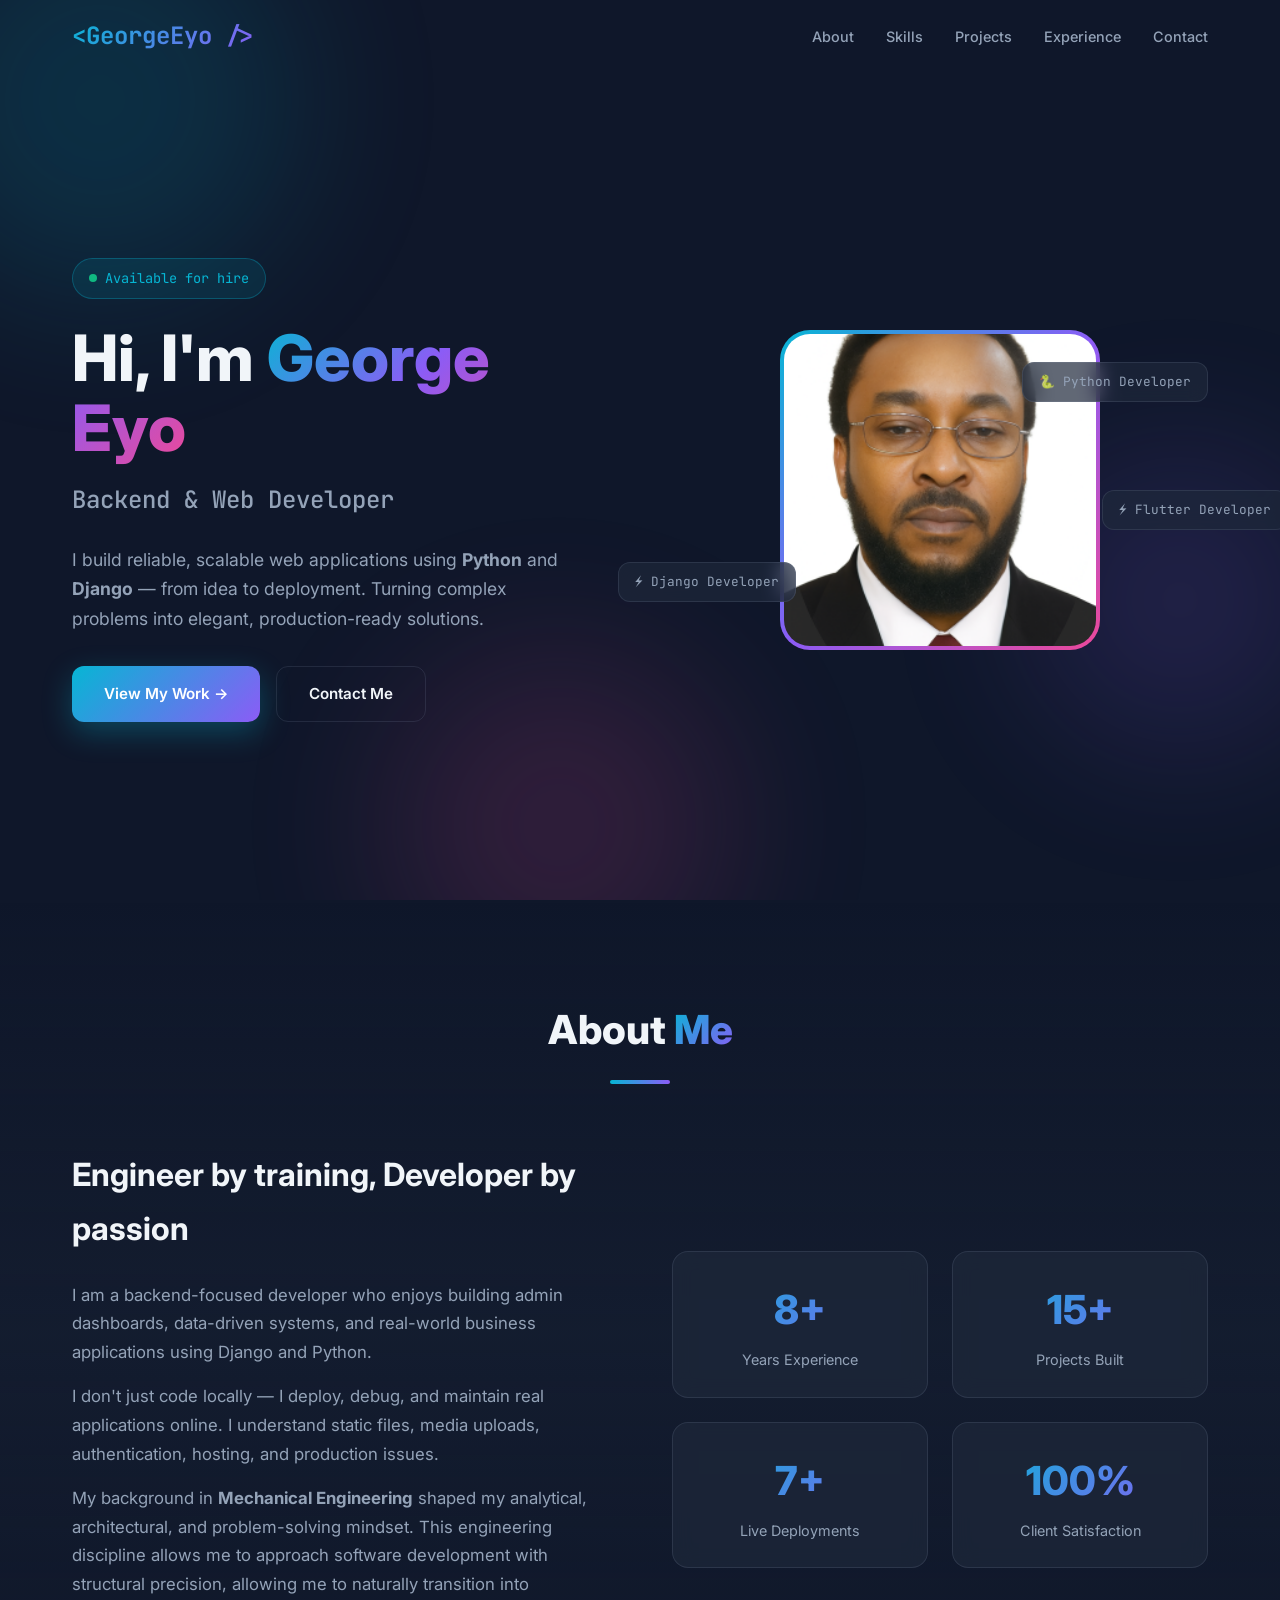
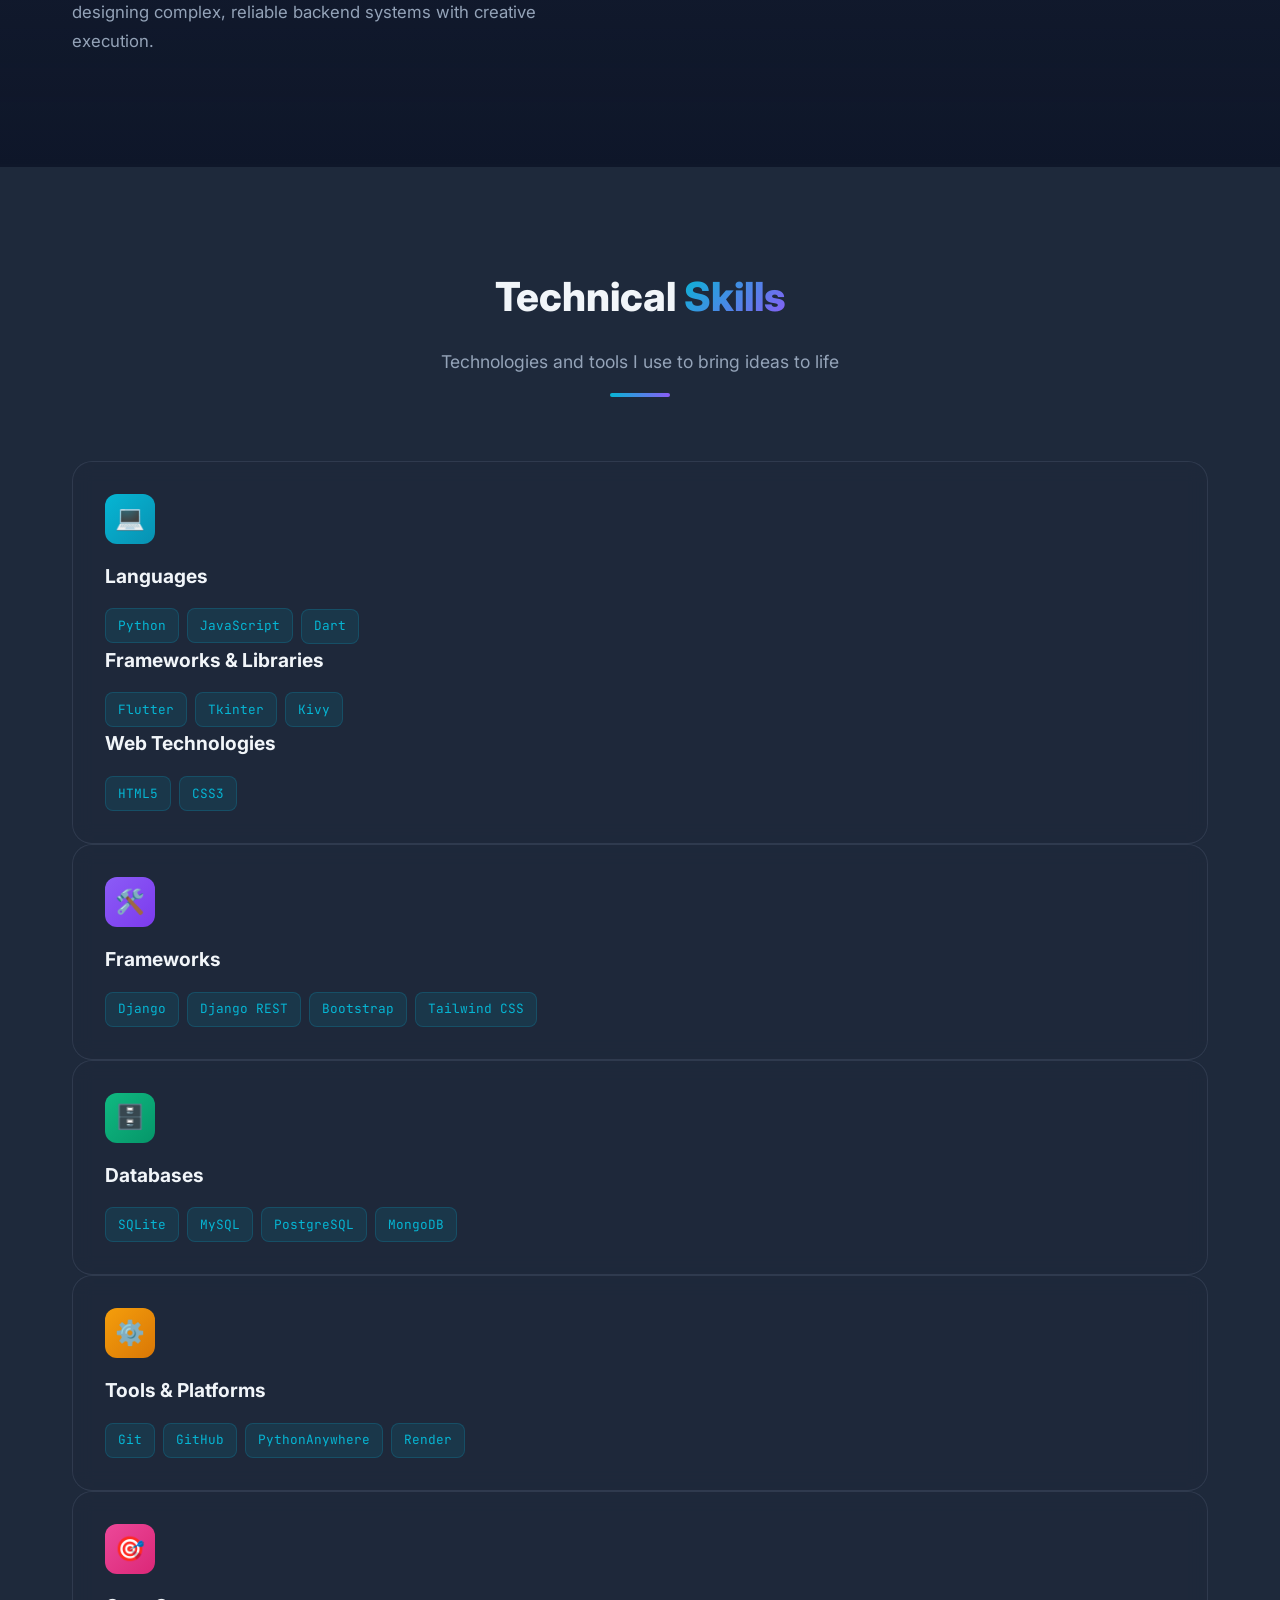
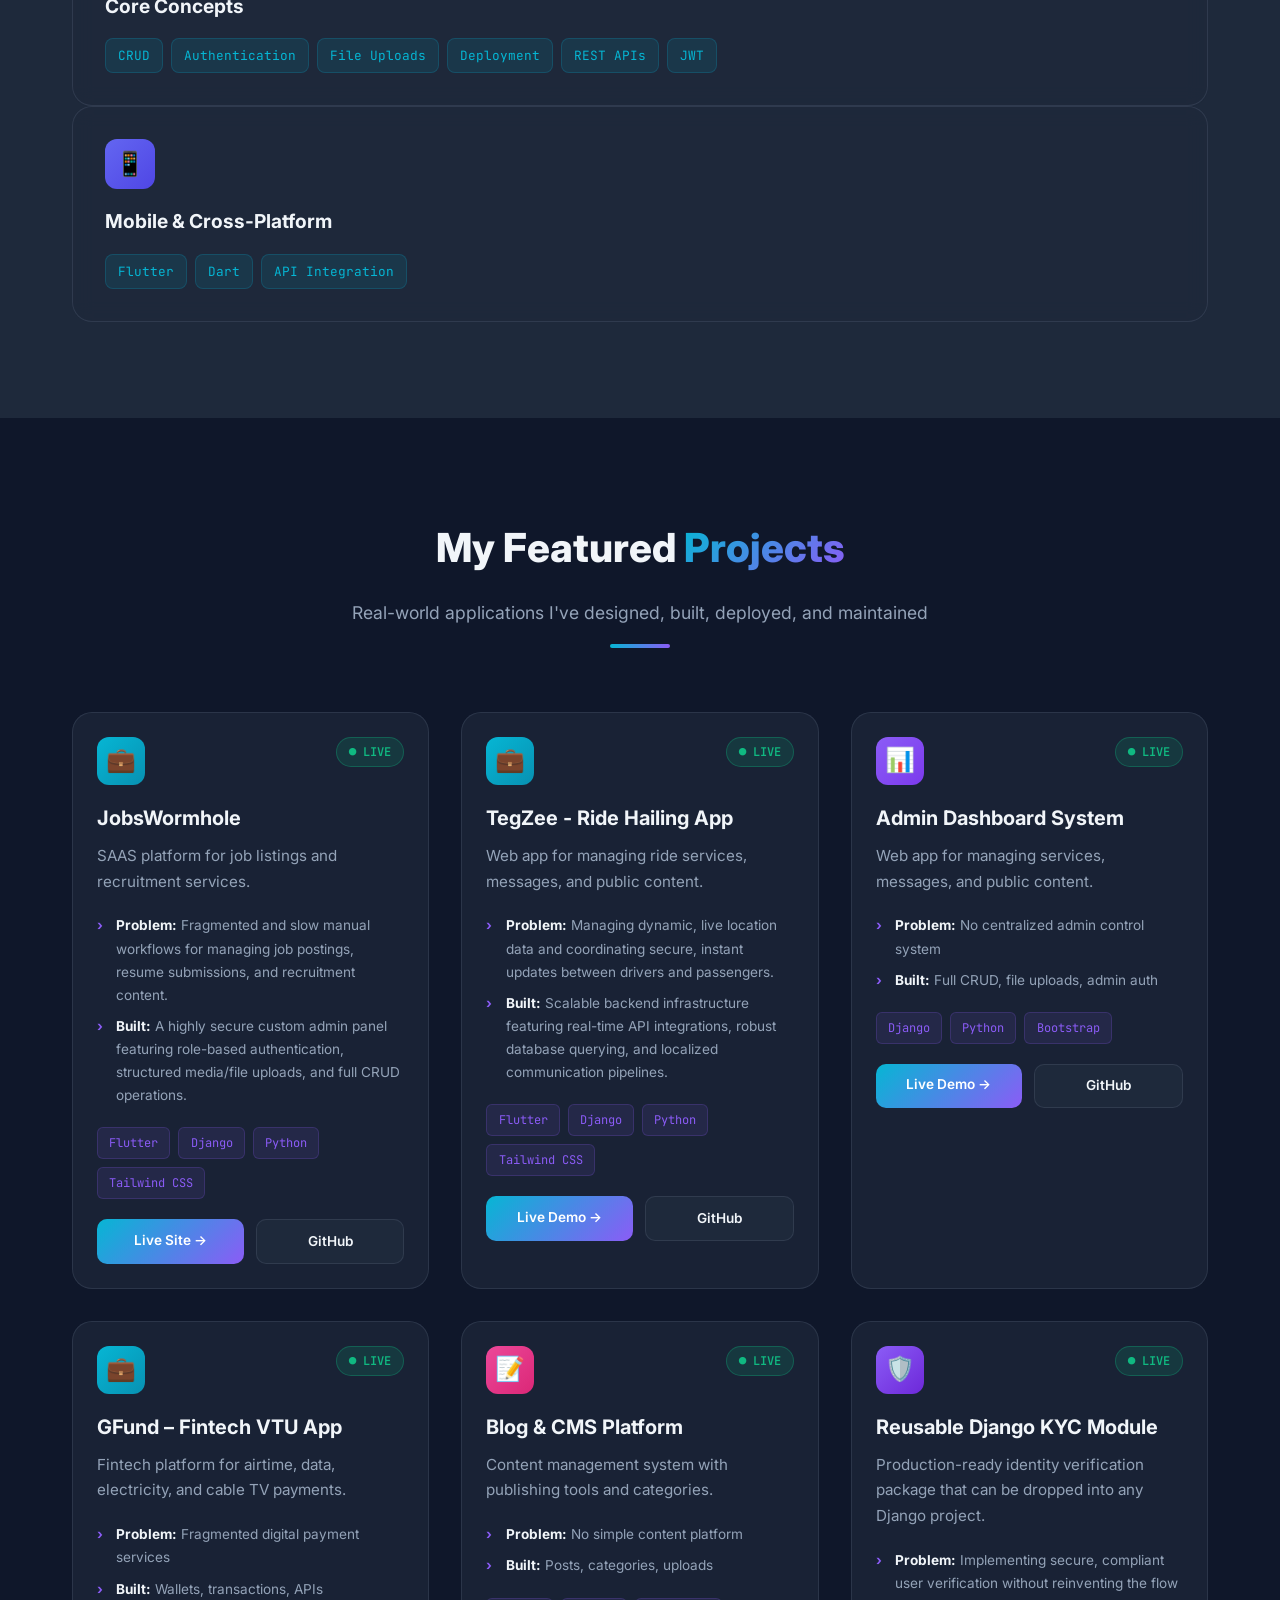
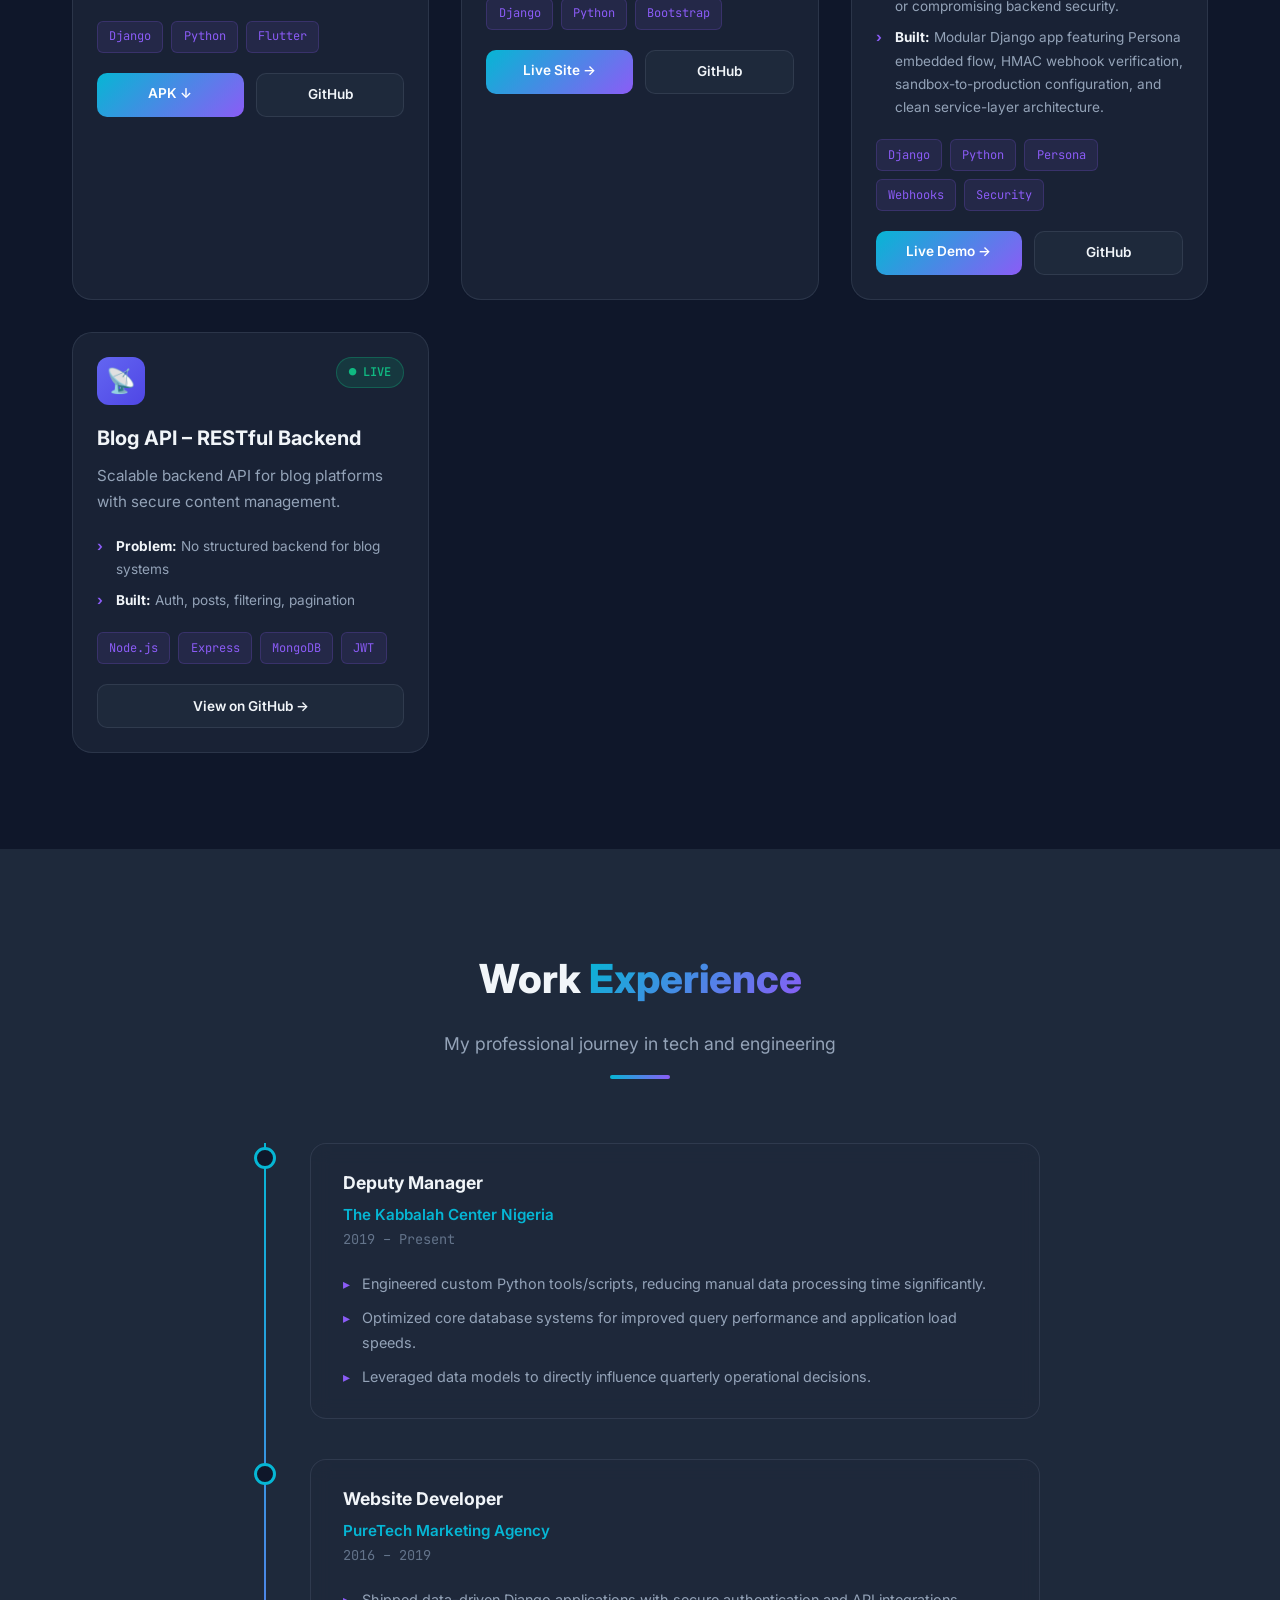
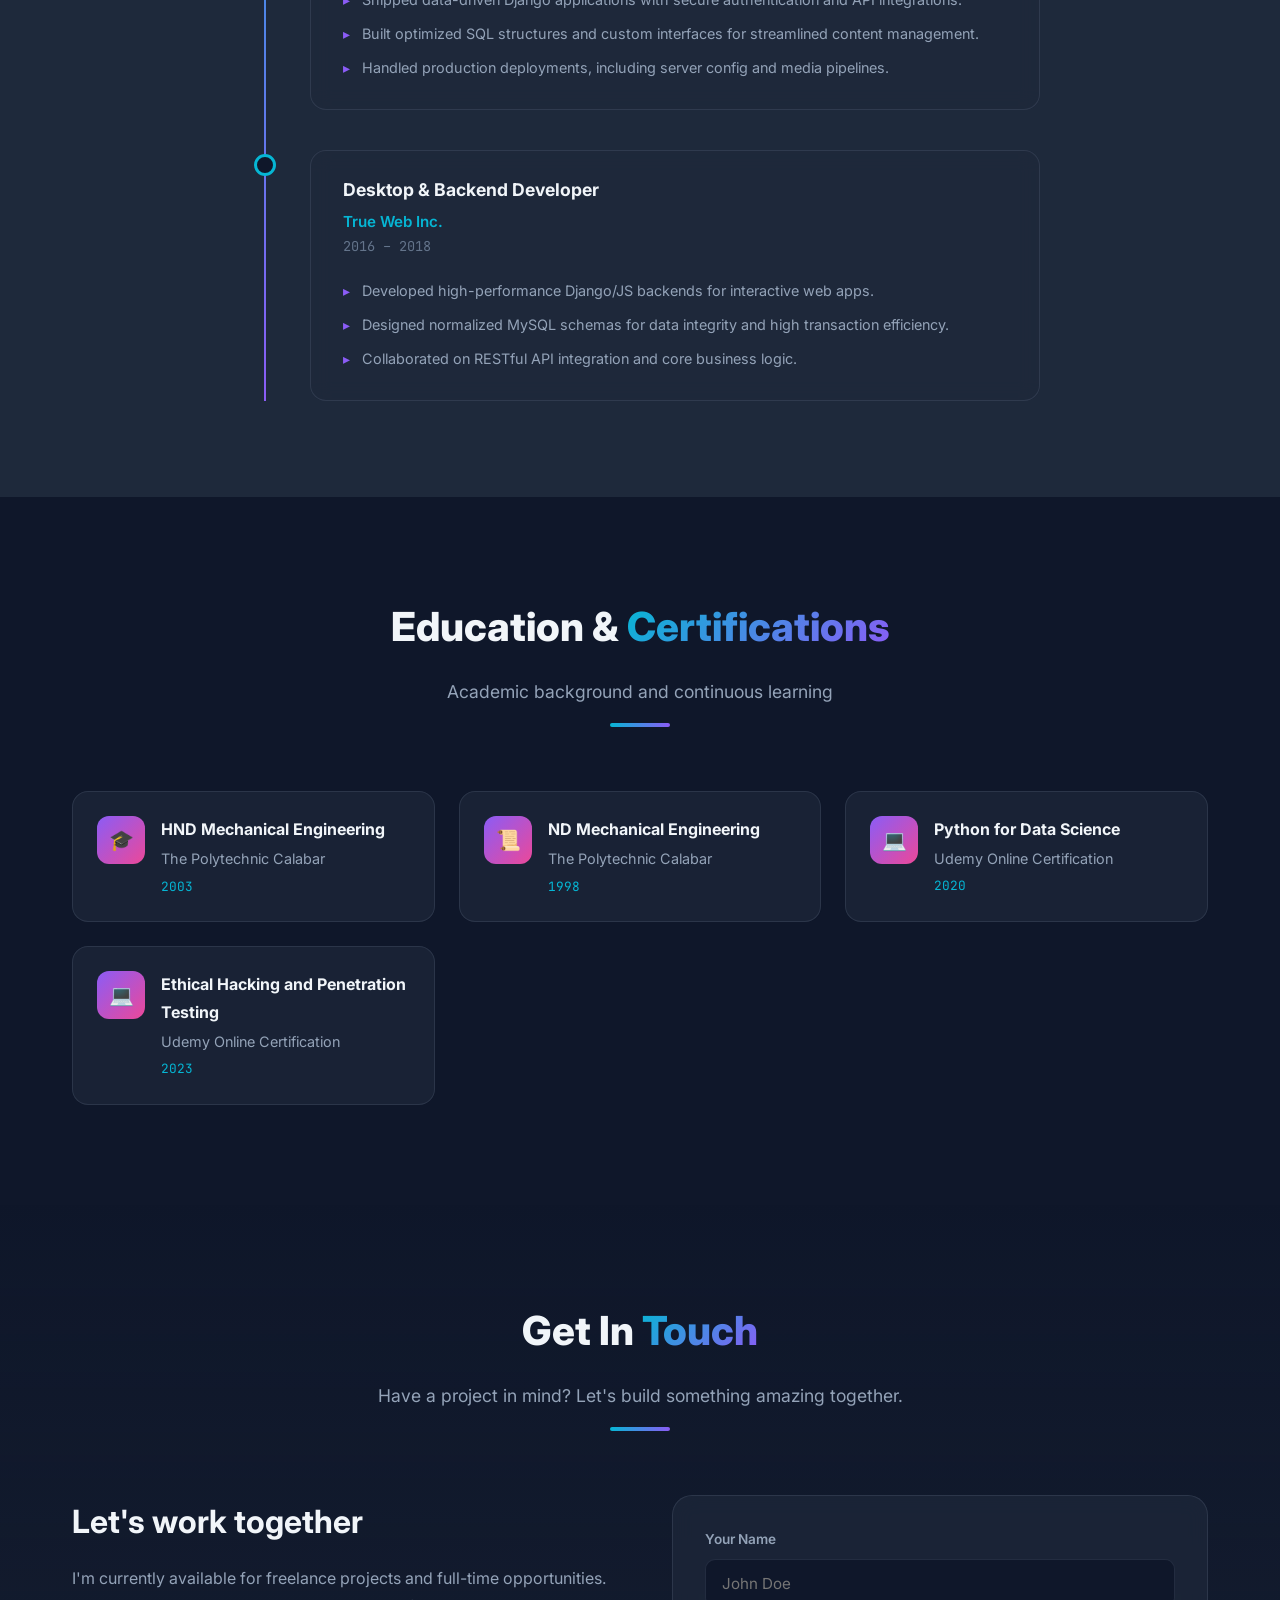
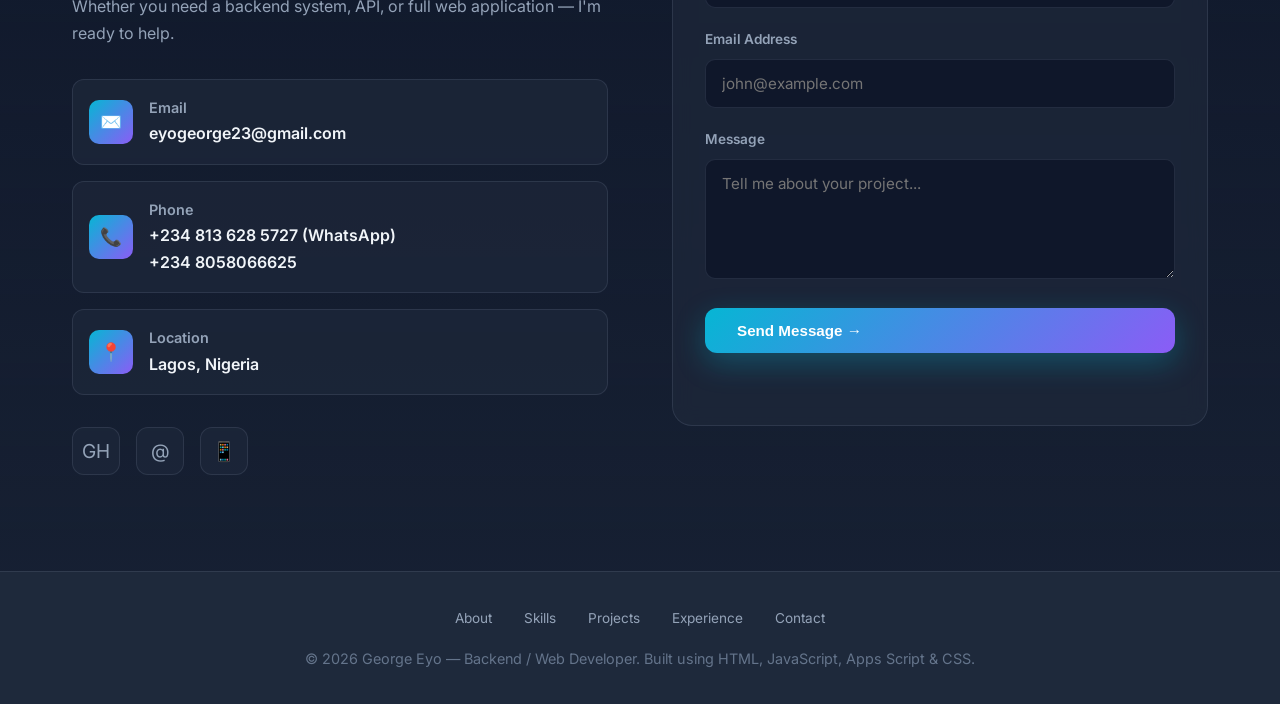
==== commit d4a69250: "8th commit" ====
--- a/index.html
+++ b/index.html
@@ -1319,7 +1319,7 @@
             <span class="project-status live">● LIVE</span>
           </div>
           <div class="project-body">
-            <h3>JobWormhole</h3>
+            <h3>JobsWormhole</h3>
             <p>SAAS platform for job listings and recruitment services.</p>
             <ul class="project-meta">
               
@@ -1348,12 +1348,12 @@
             
           </div>
           <div class="project-body">
-            <h3>Ride Hailing App</h3>
+            <h3>TegZee - Ride Hailing App</h3>
             <p>Web app for managing ride services, messages, and public content.</p>
             <ul class="project-meta">
               <li><strong>Problem:</strong> Managing dynamic, live location data and coordinating secure, instant updates between drivers and passengers.</li>
               <li><strong>Built:</strong> Scalable backend infrastructure featuring real-time API integrations, robust database querying, and localized communication pipelines.</li>
-          </ul>
+             </ul>
             <div class="project-tech">
               <span class="tech-tag">Flutter</span>
               <span class="tech-tag">Django</span>
@@ -1438,6 +1438,32 @@
             </div>
           </div>
         </div>
+
+        <div class="project-card fade-in">
+        <div class="project-header">
+          <div class="project-icon" style="background: linear-gradient(135deg, #8b5cf6, #6d28d9);">🛡️</div>
+          <span class="project-status live">● LIVE</span>
+        </div>
+        <div class="project-body">
+          <h3>Reusable Django KYC Module</h3>
+          <p>Production-ready identity verification package that can be dropped into any Django project.</p>
+          <ul class="project-meta">
+            <li><strong>Problem:</strong> Implementing secure, compliant user verification without reinventing the flow or compromising backend security.</li>
+            <li><strong>Built:</strong> Modular Django app featuring Persona embedded flow, HMAC webhook verification, sandbox-to-production configuration, and clean service-layer architecture.</li>
+          </ul>
+          <div class="project-tech">
+            <span class="tech-tag">Django</span>
+            <span class="tech-tag">Python</span>
+            <span class="tech-tag">Persona</span>
+            <span class="tech-tag">Webhooks</span>
+            <span class="tech-tag">Security</span>
+          </div>
+          <div class="project-links">
+            <a href="YOUR_LIVE_DEMO_LINK" target="_blank" class="link-live">Live Demo →</a>
+            <a href="YOUR_GITHUB_REPO_LINK" target="_blank" class="link-github">GitHub</a>
+          </div>
+        </div>
+      </div>
 
         <div class="project-card fade-in">
           <div class="project-header">
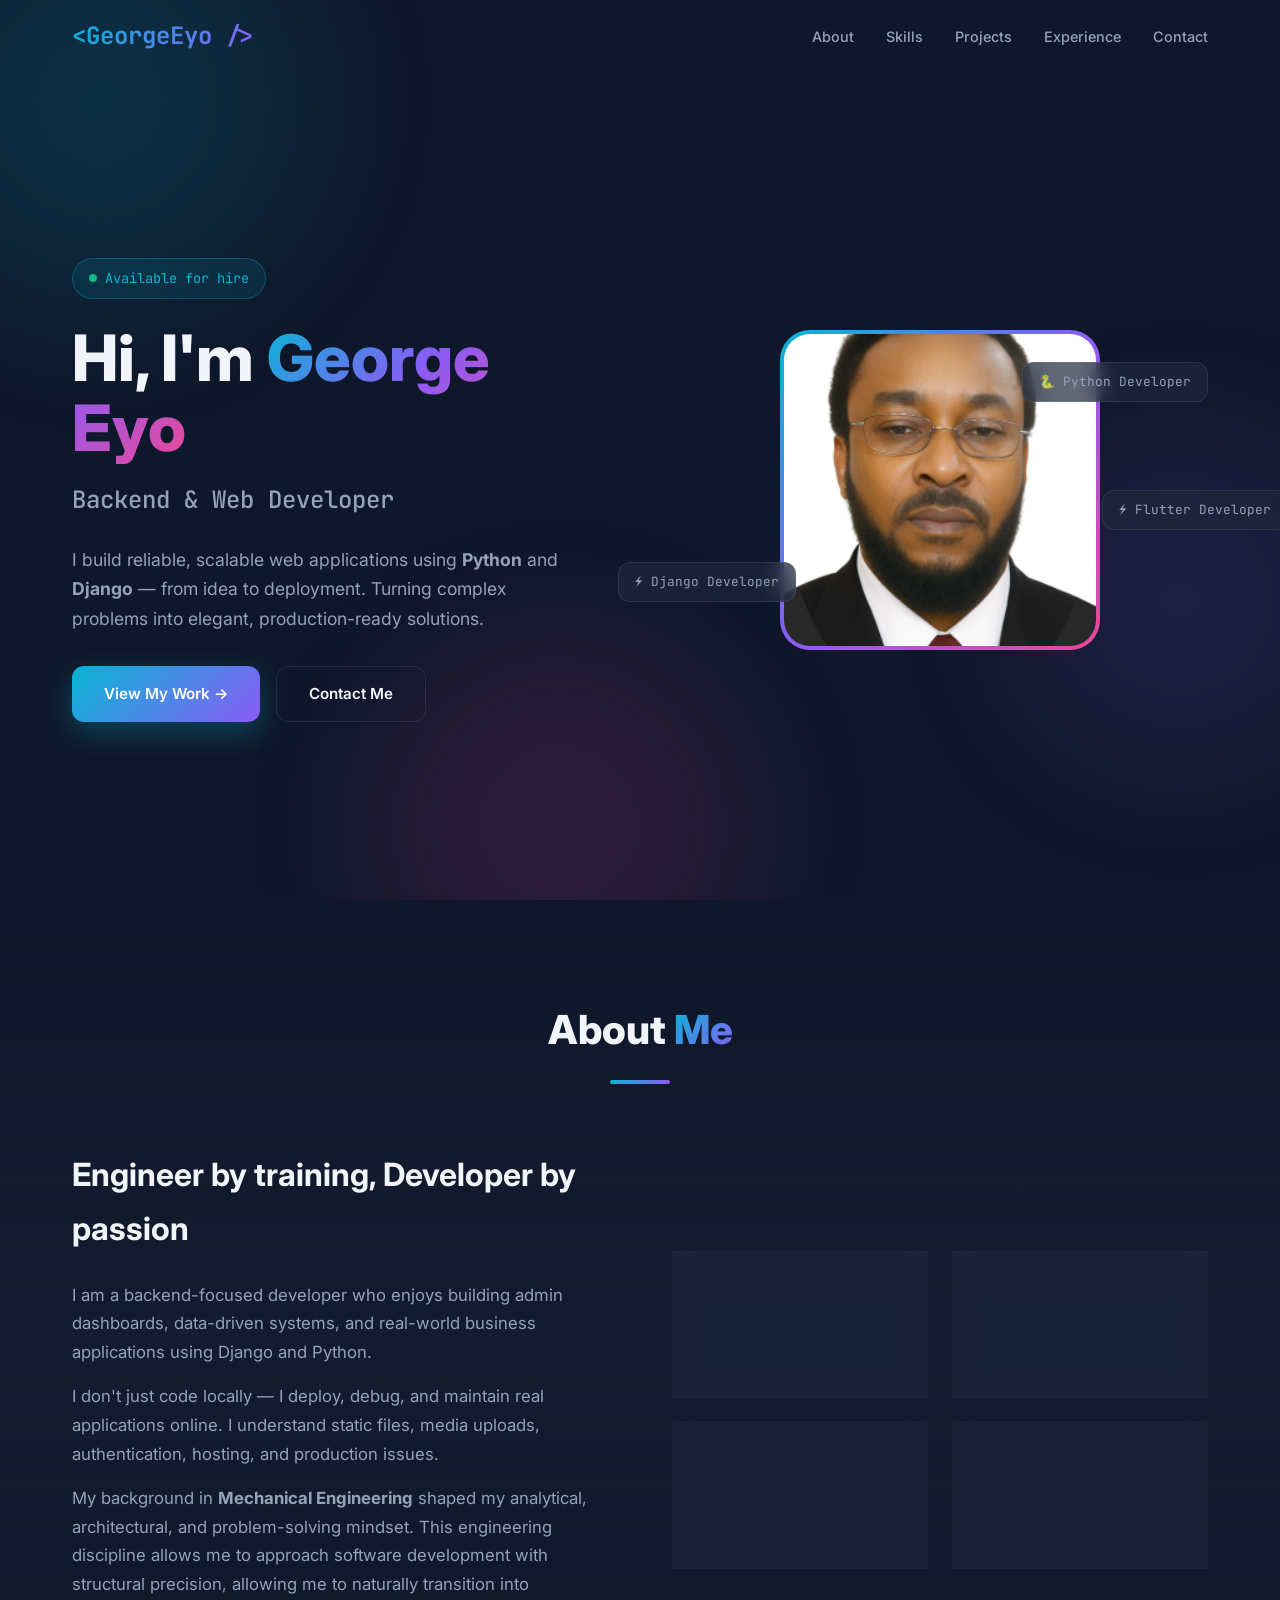
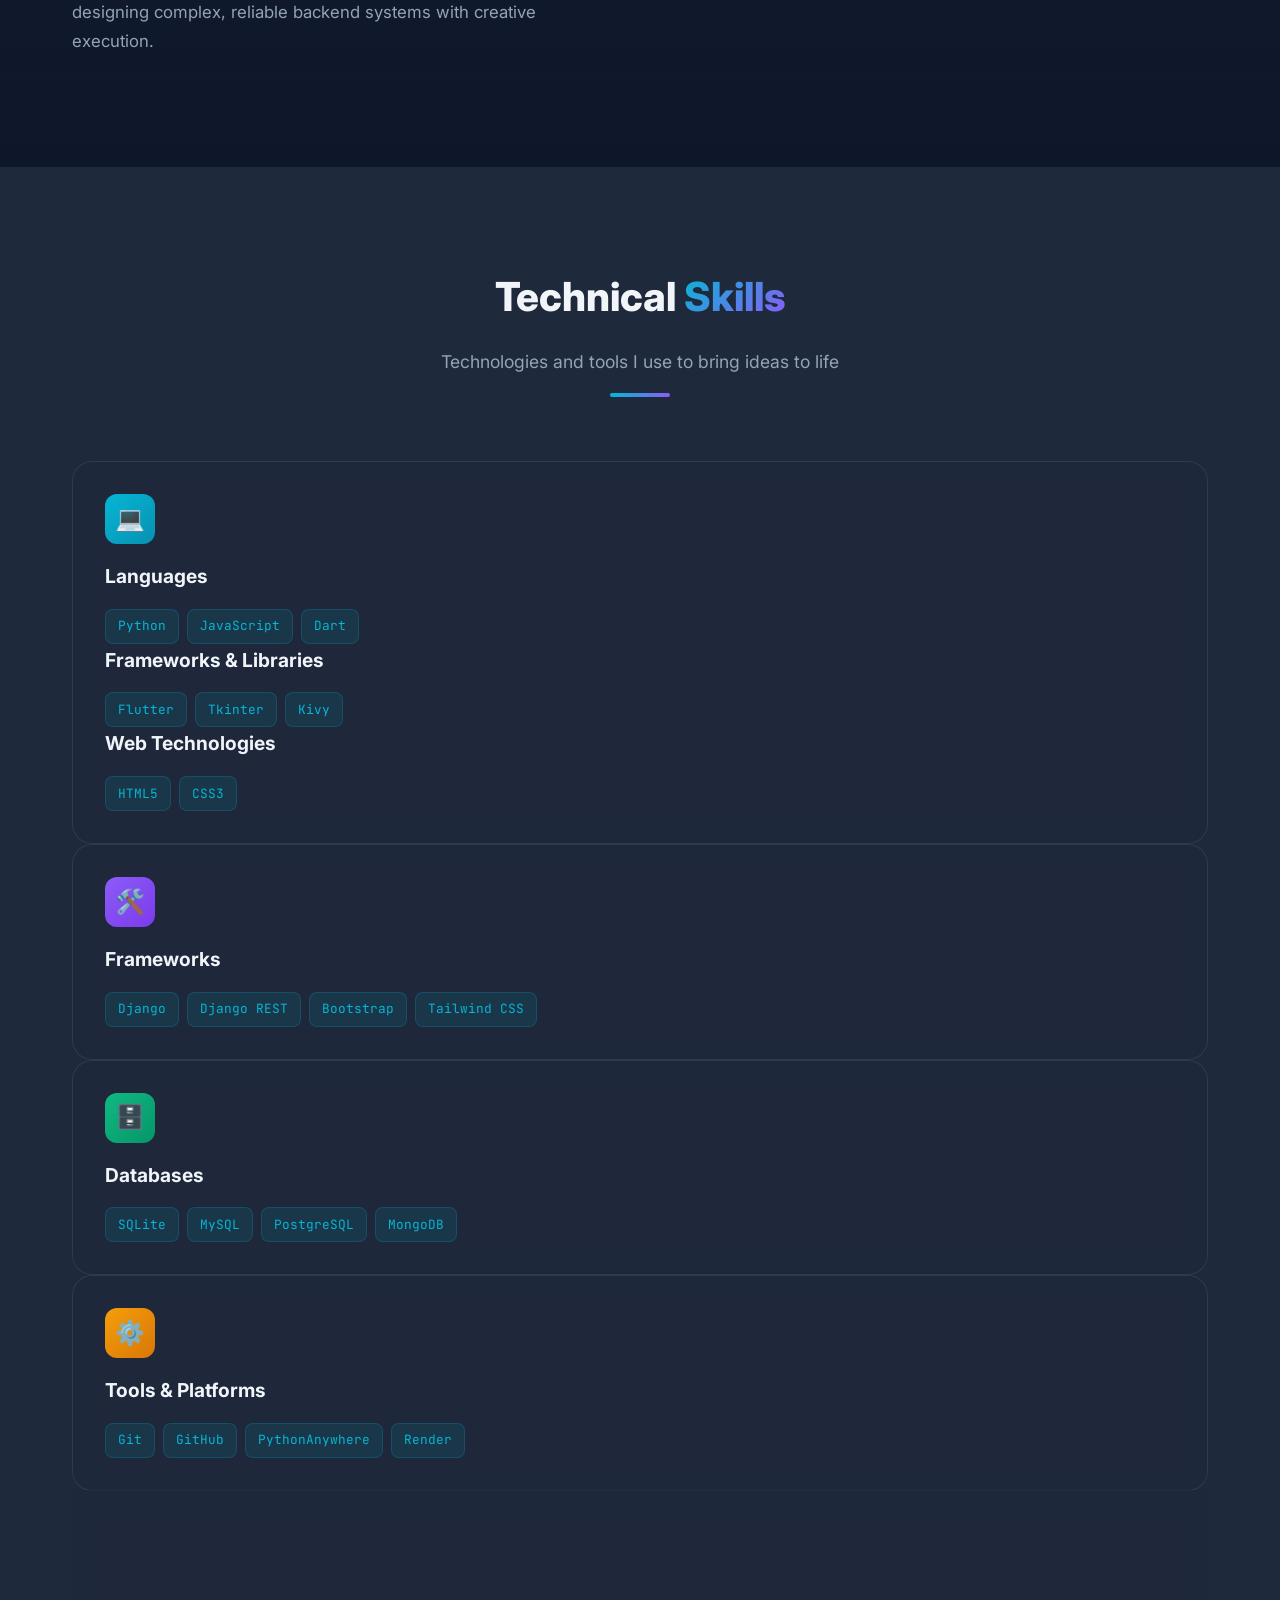
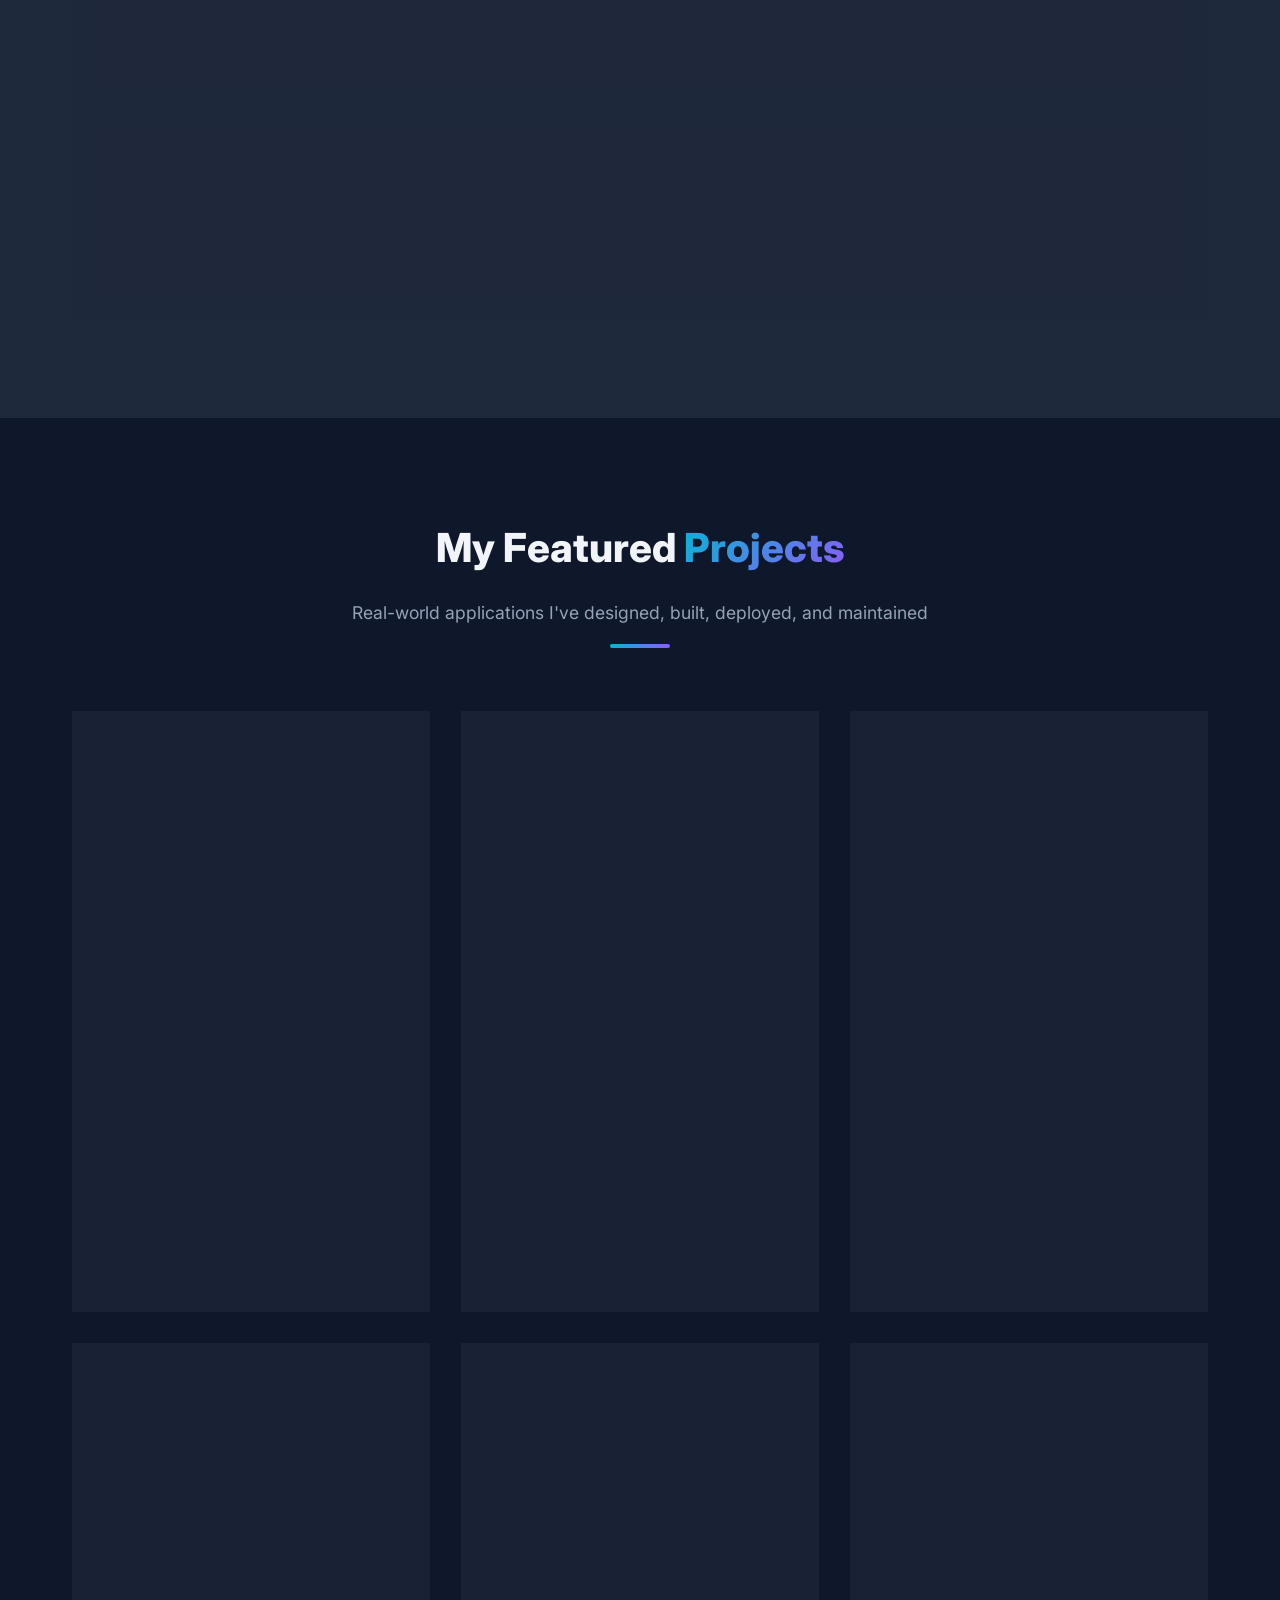
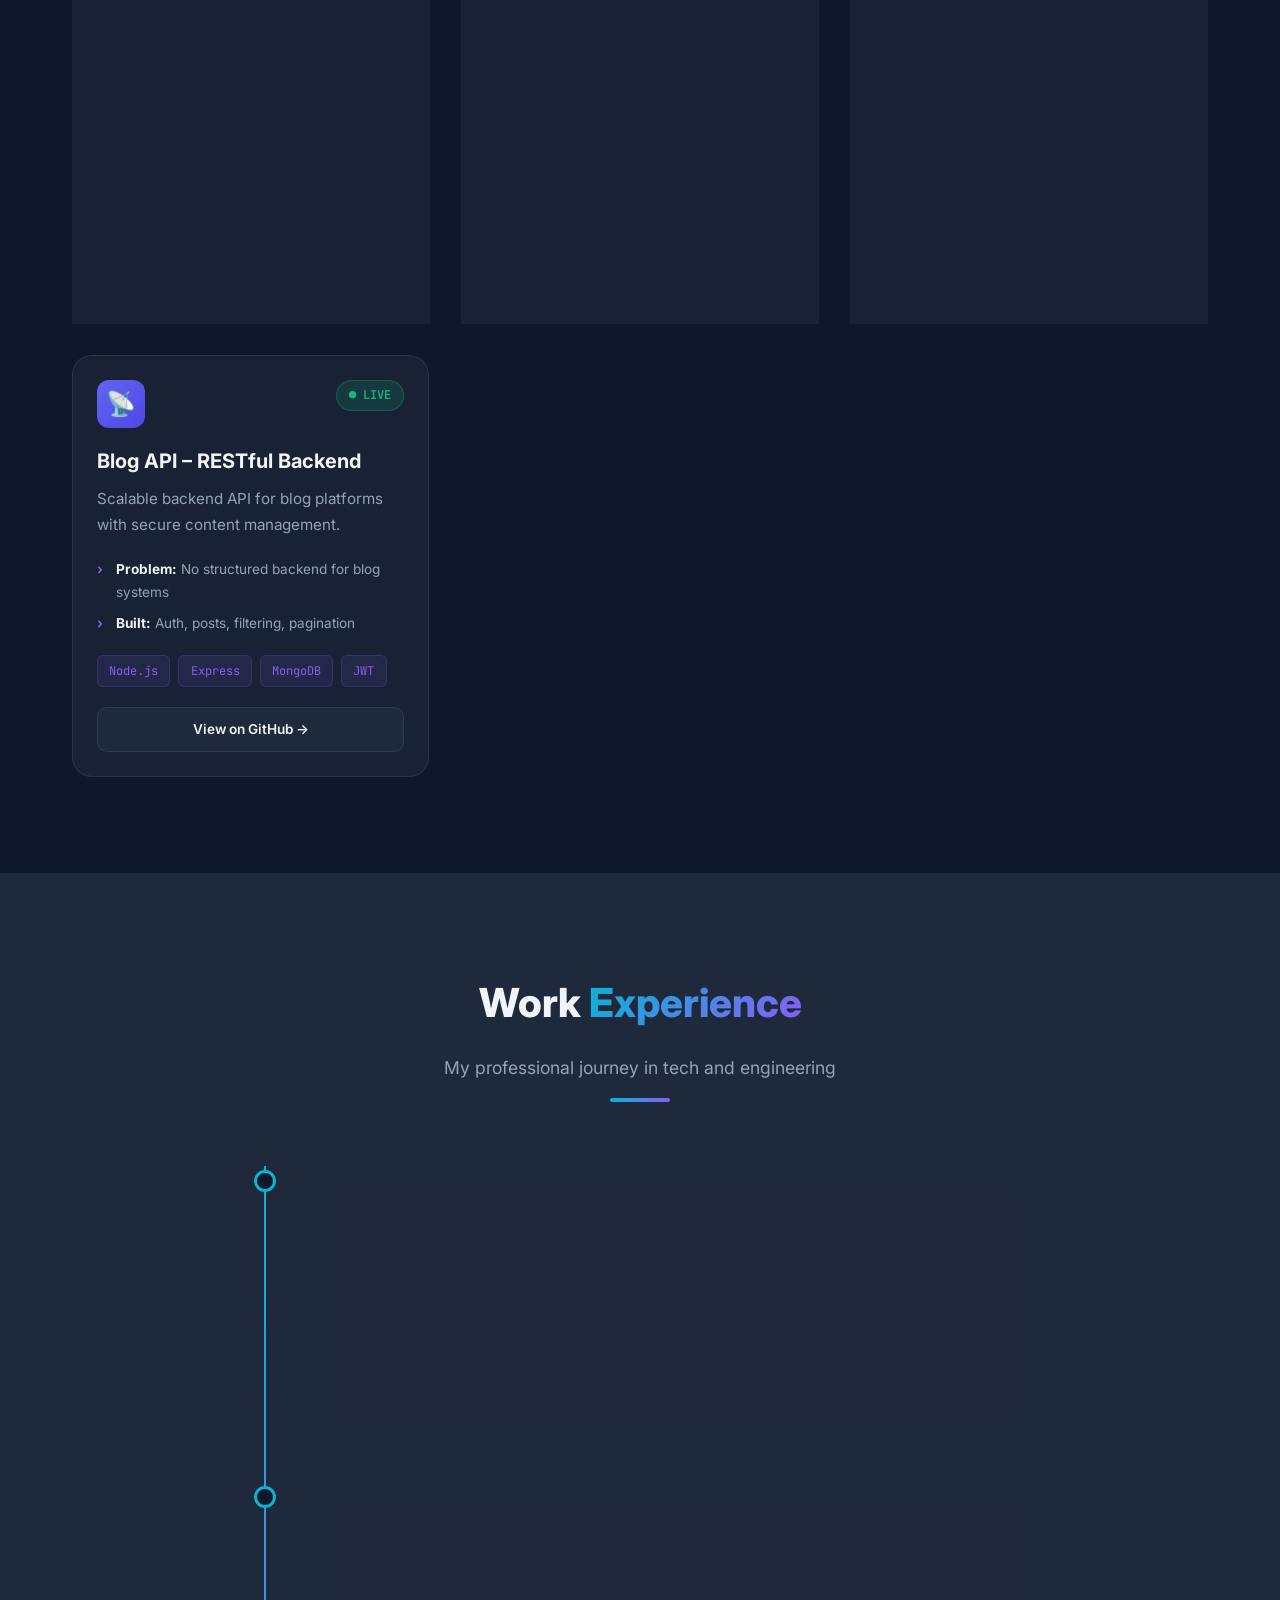
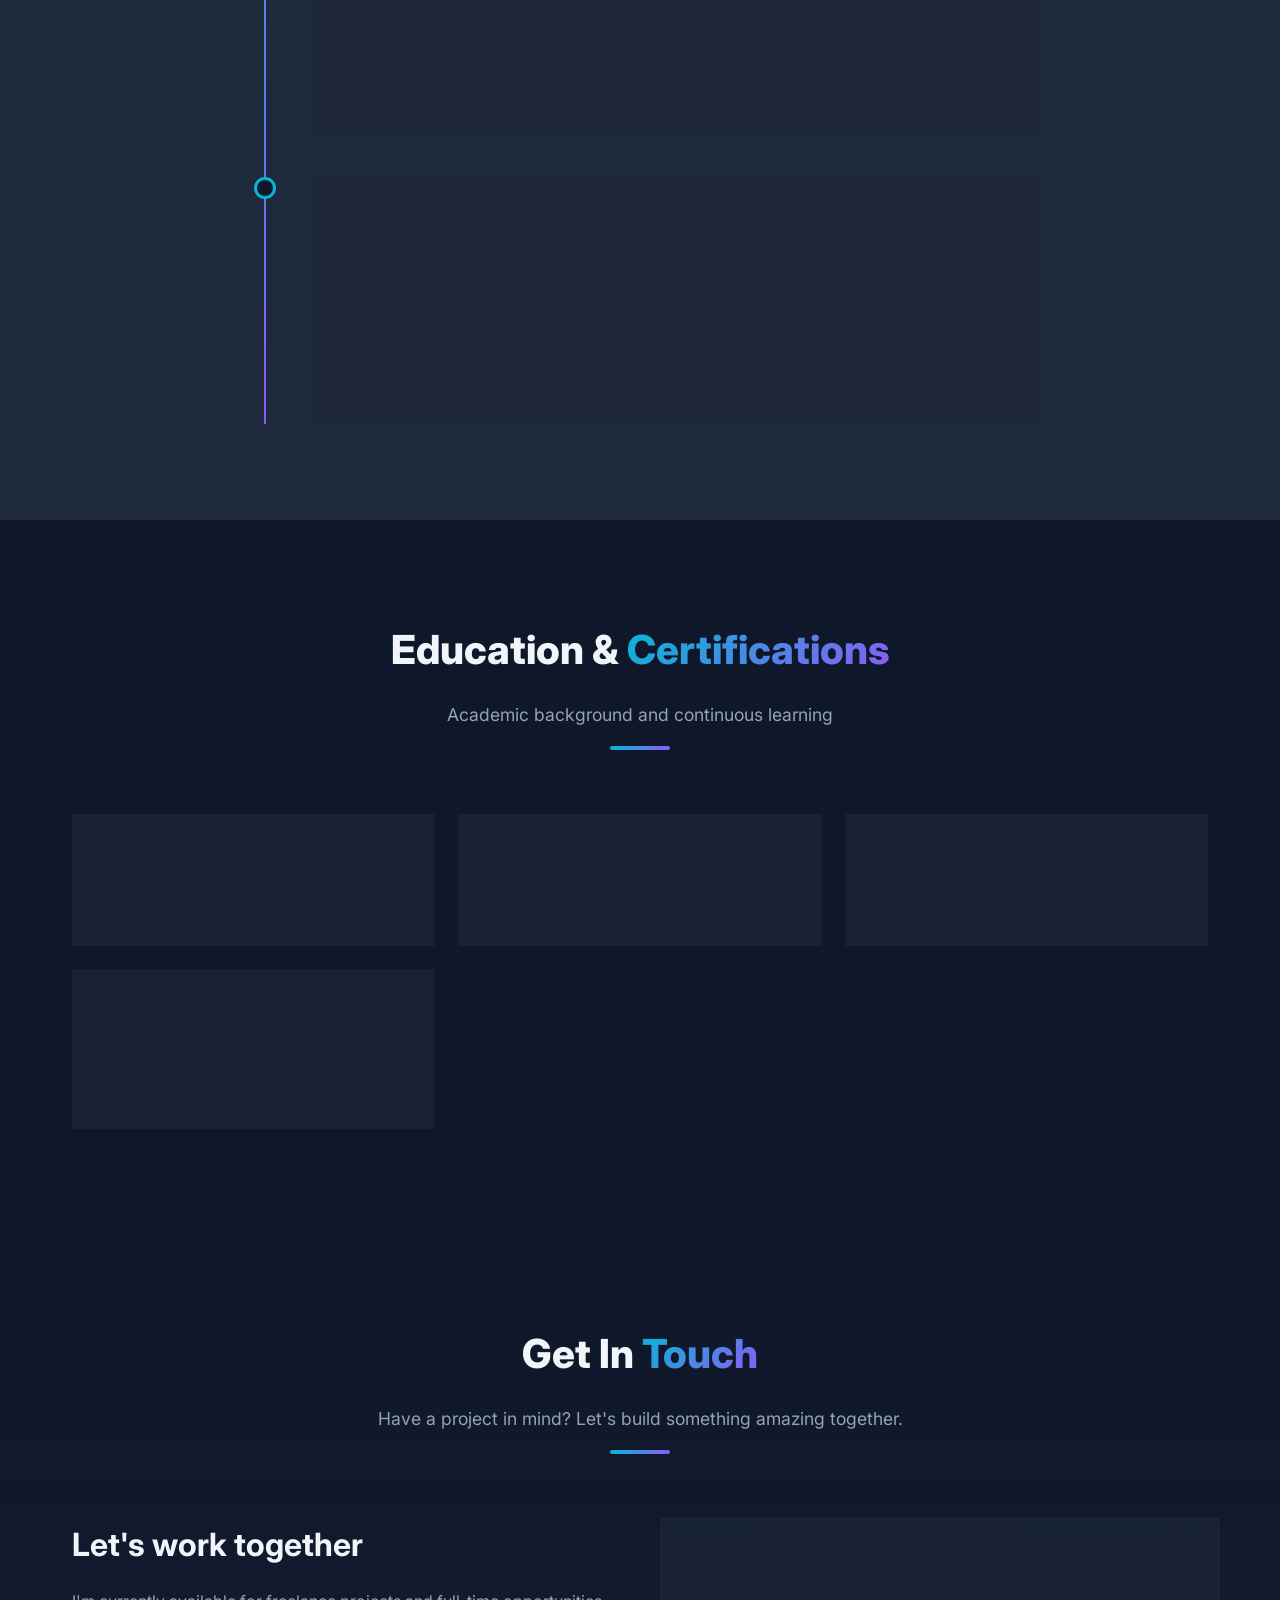
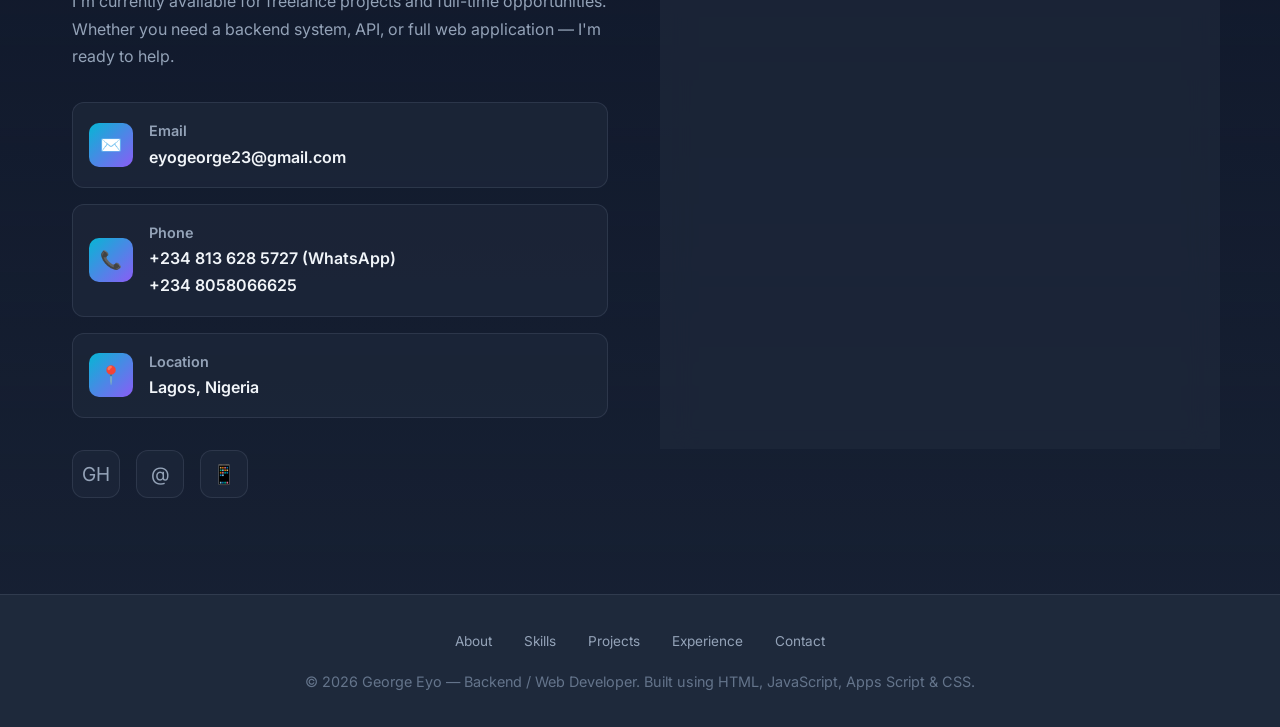
==== commit 7026dfc2: "9th commit" ====
--- a/index.html
+++ b/index.html
@@ -1336,7 +1336,7 @@
             </div>
             <div class="project-links">
               <a href="https://jobs-lz90.onrender.com/" target="_blank" class="link-live">Live Site →</a>
-              <a href="#" target="_blank" class="link-github">GitHub</a>
+              <a href="#" target="_blank" class="link-github">GitHub(Code on request)</a>
             </div>
           </div>
         </div>
@@ -1385,7 +1385,7 @@
               <span class="tech-tag">Bootstrap</span>
             </div>
             <div class="project-links">
-              <a href="https://gee.pythonanywhere.com/" target="_blank" class="link-live">Live Demo →</a>
+              <a href="https://new-admin-dashboard.onrender.com/" target="_blank" class="link-live">Live Demo →</a>
               <a href="https://github.com/geecosmic/Admin-Dashboard" target="_blank" class="link-github">GitHub</a>
             </div>
           </div>
@@ -1409,7 +1409,9 @@
               <span class="tech-tag">Flutter</span>
             </div>
             <div class="project-links">
-              <a href="#" class="link-live">APK ↓</a>
+              <a href="https://github.com/geecosmic/GFUND-APK/releases/download/v1.0/GFund.apk" class="link-live">APK ↓</a>
+              <a href="https://geecosmic.github.io/GFund-webApp-preview/" target="_blank" class="link-live">Live Demo →</a>
+
               <a href="https://github.com/geecosmic/fintech_backend" target="_blank" class="link-github">GitHub</a>
             </div>
           </div>
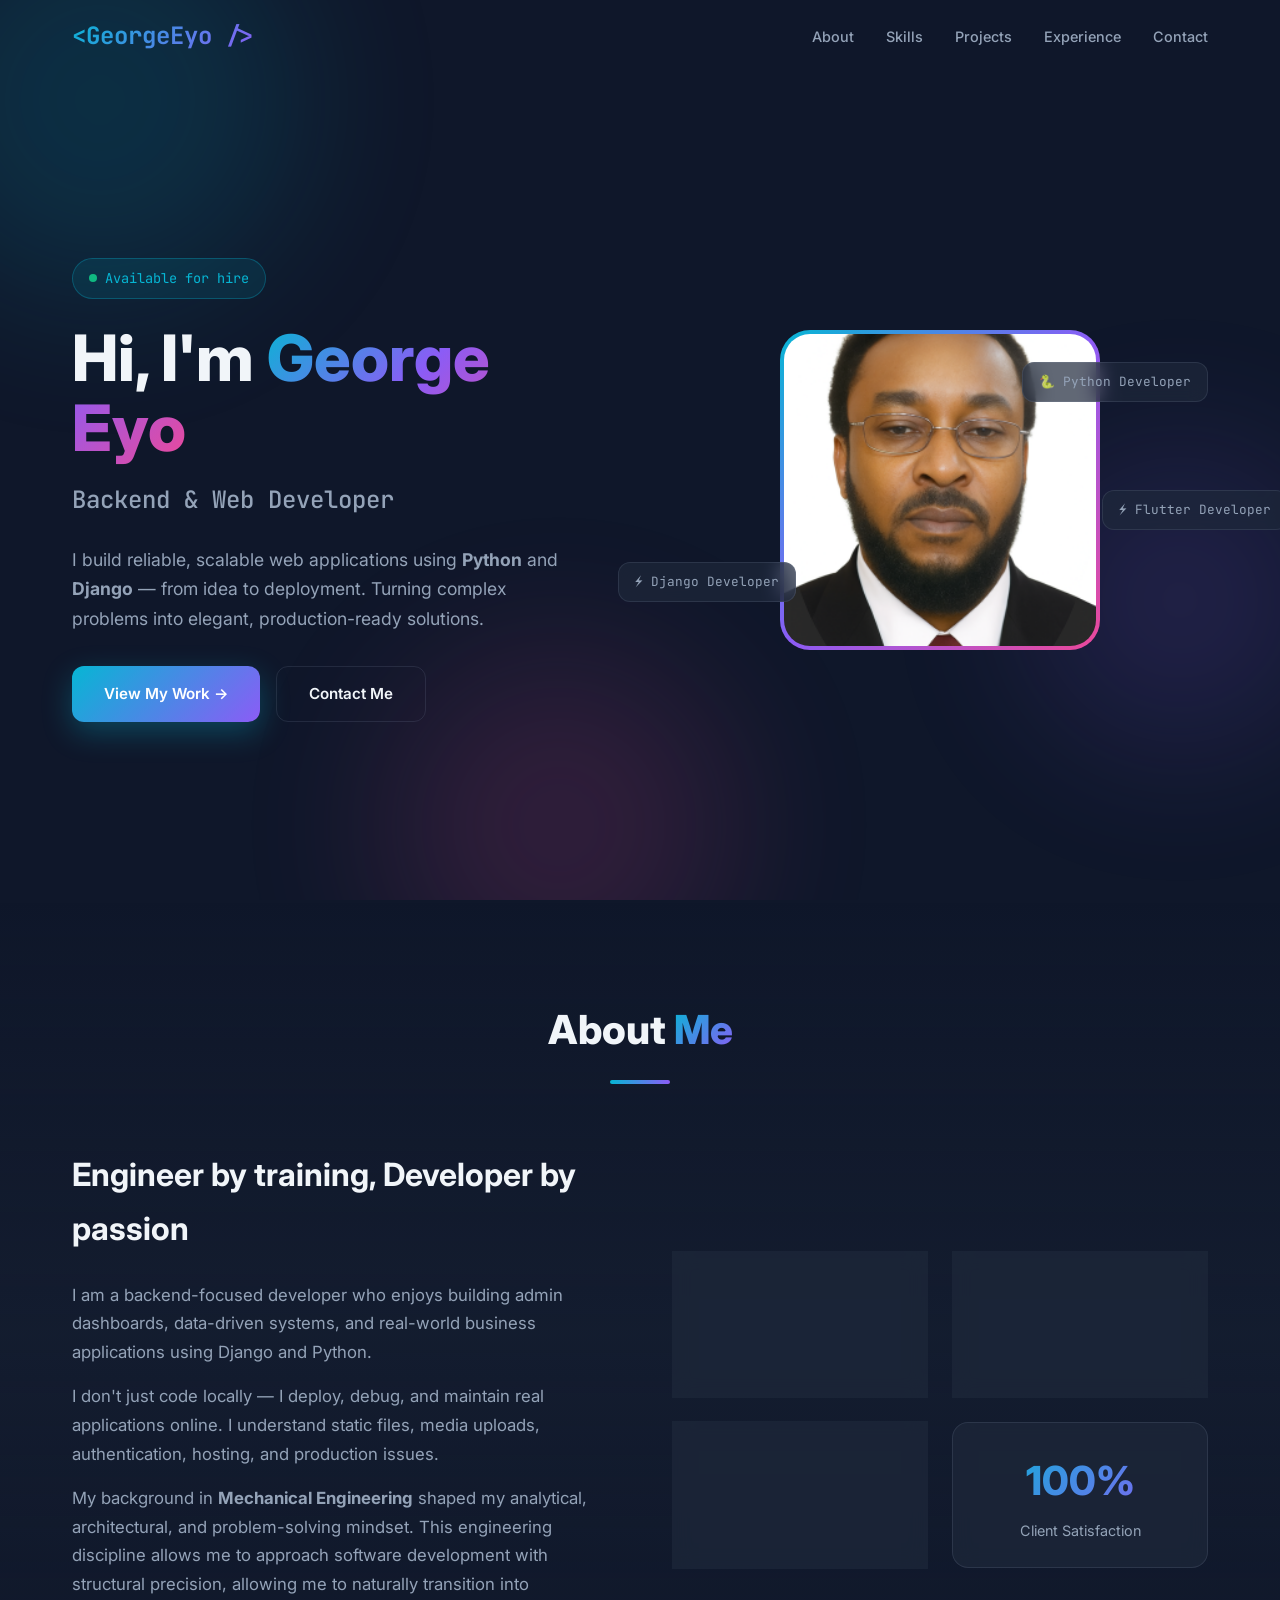
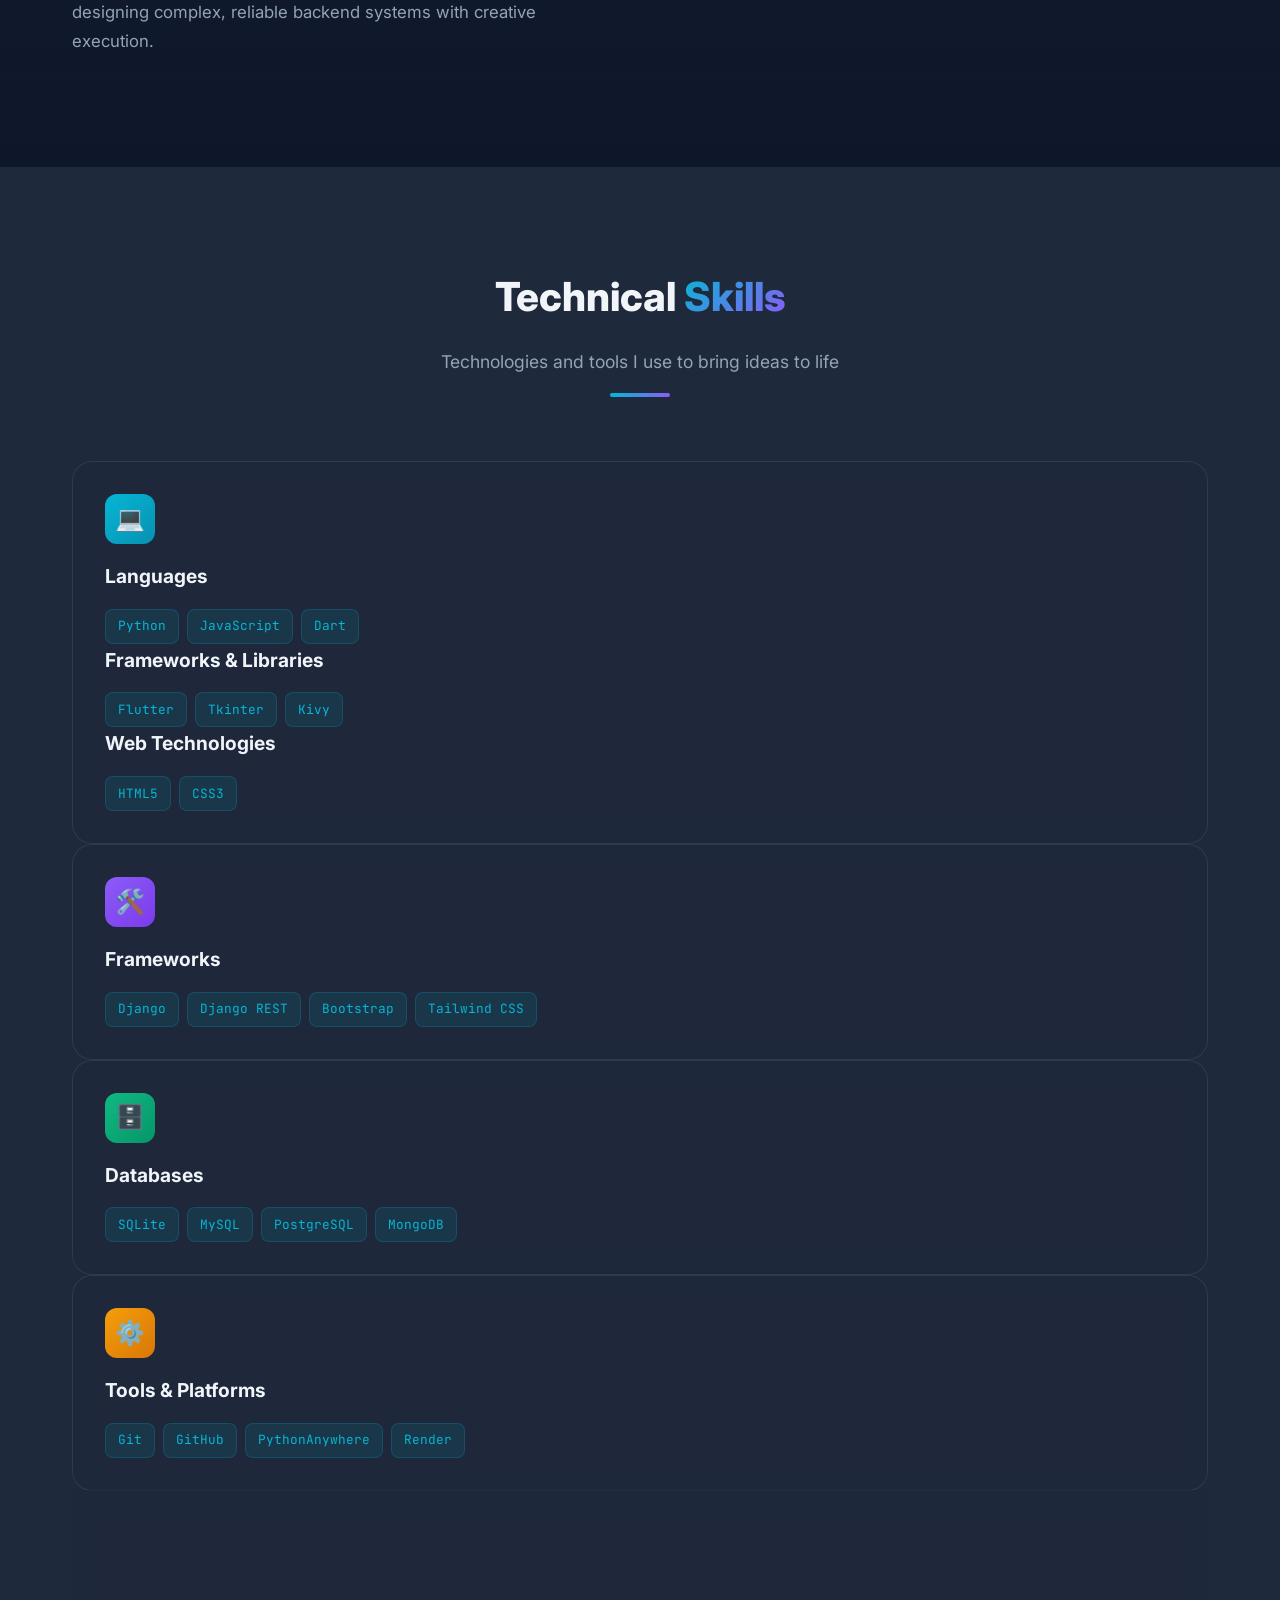
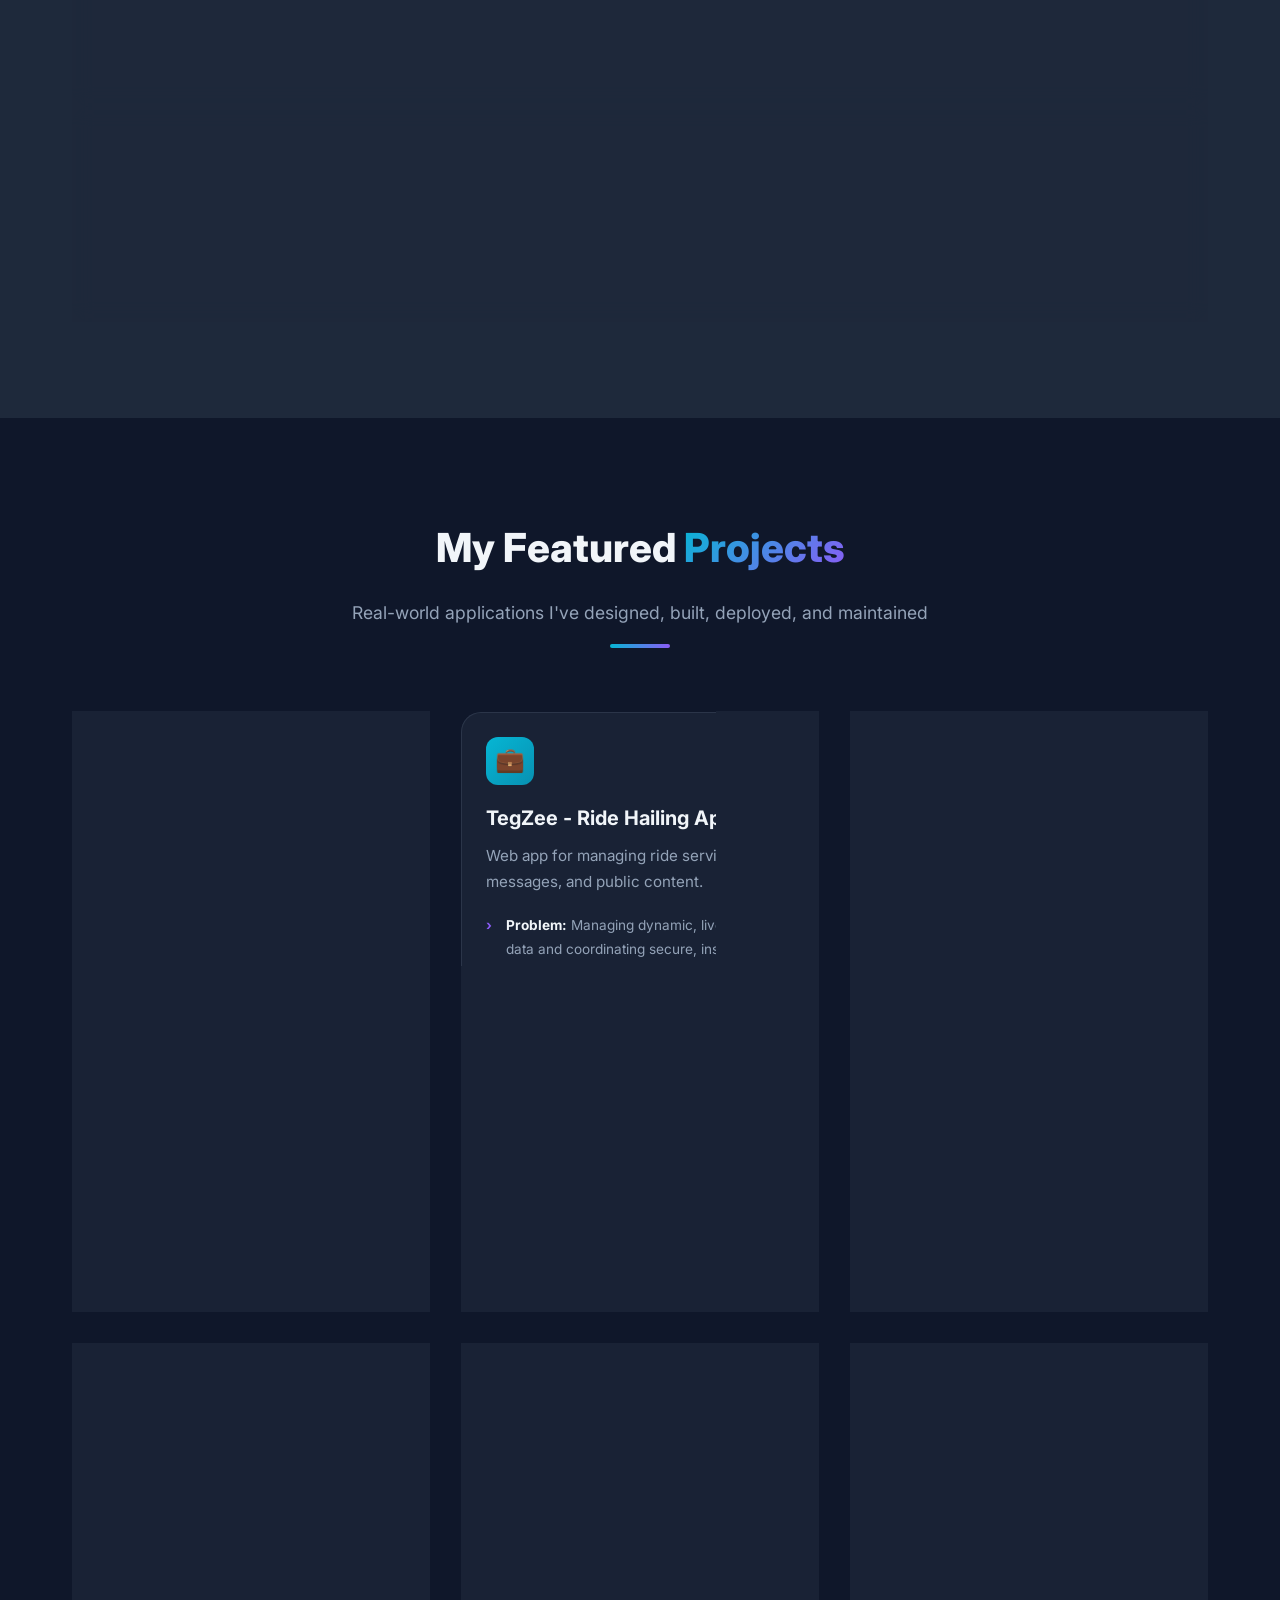
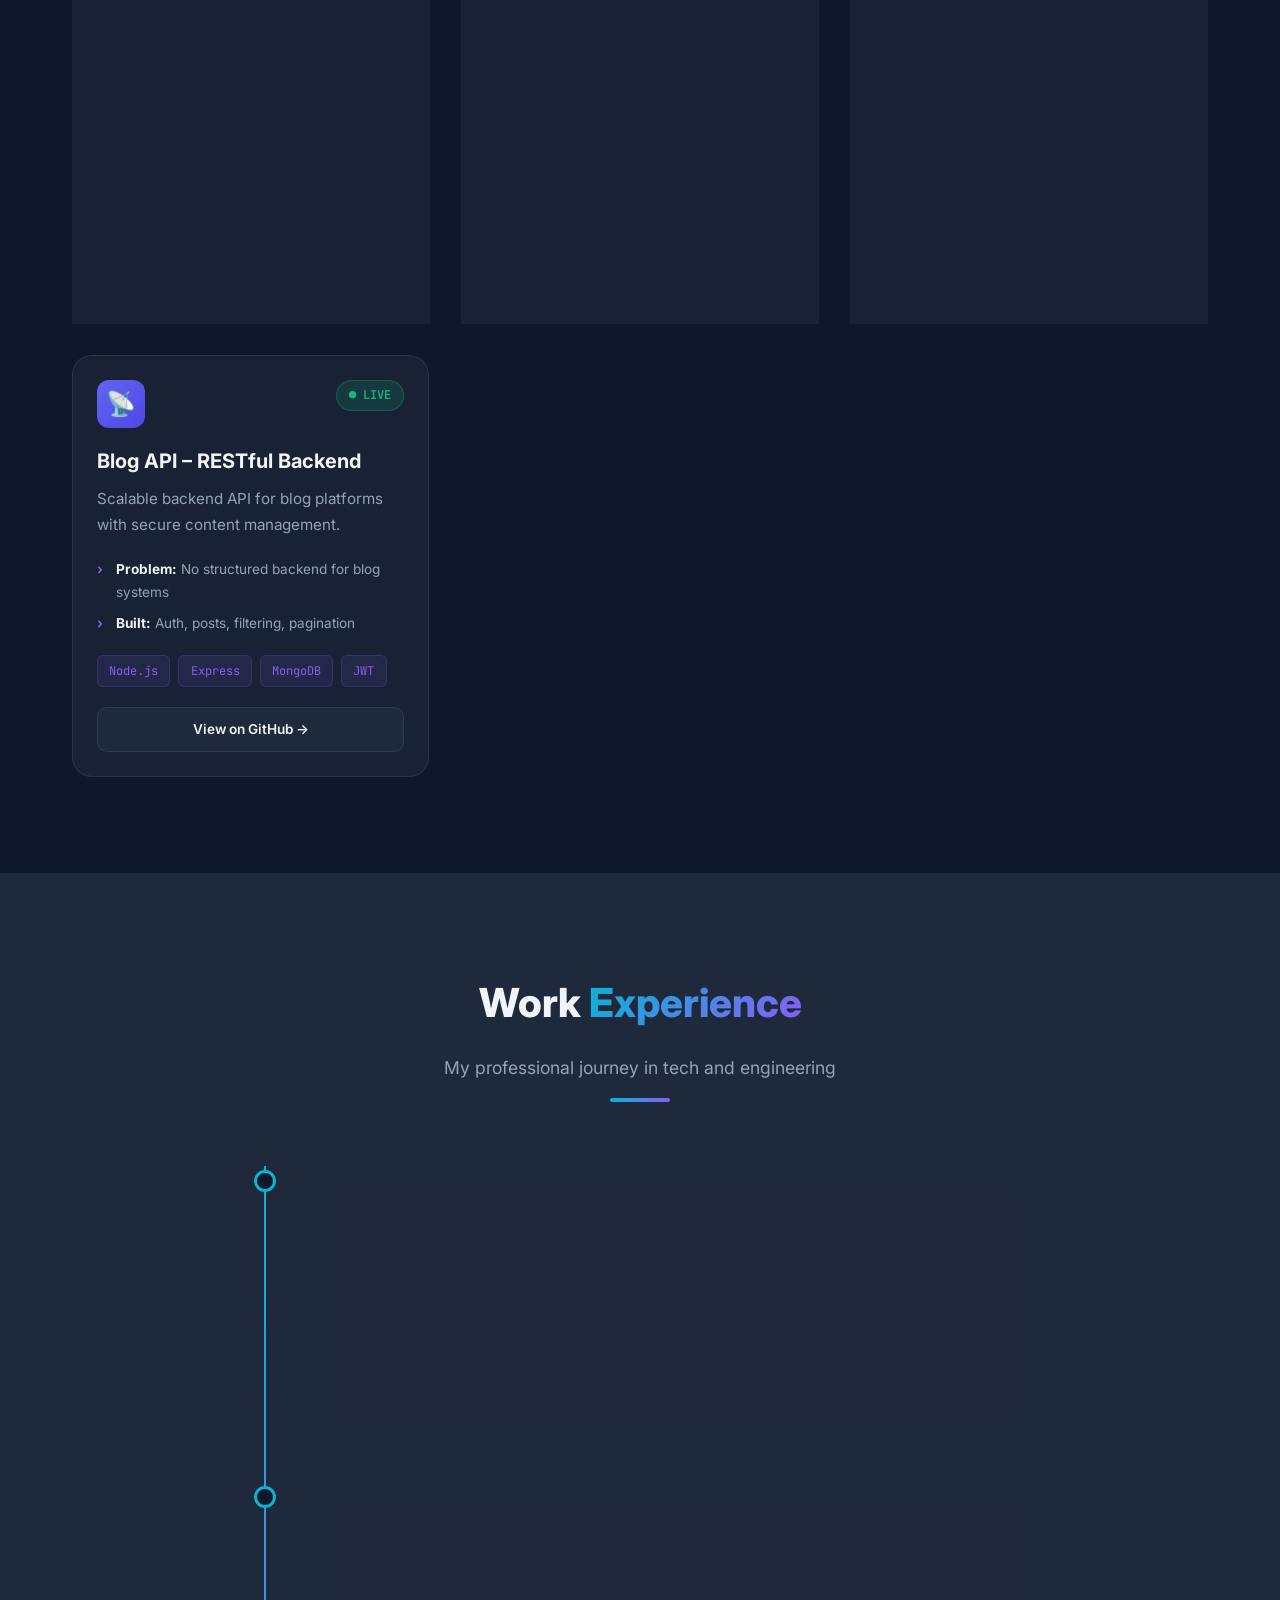
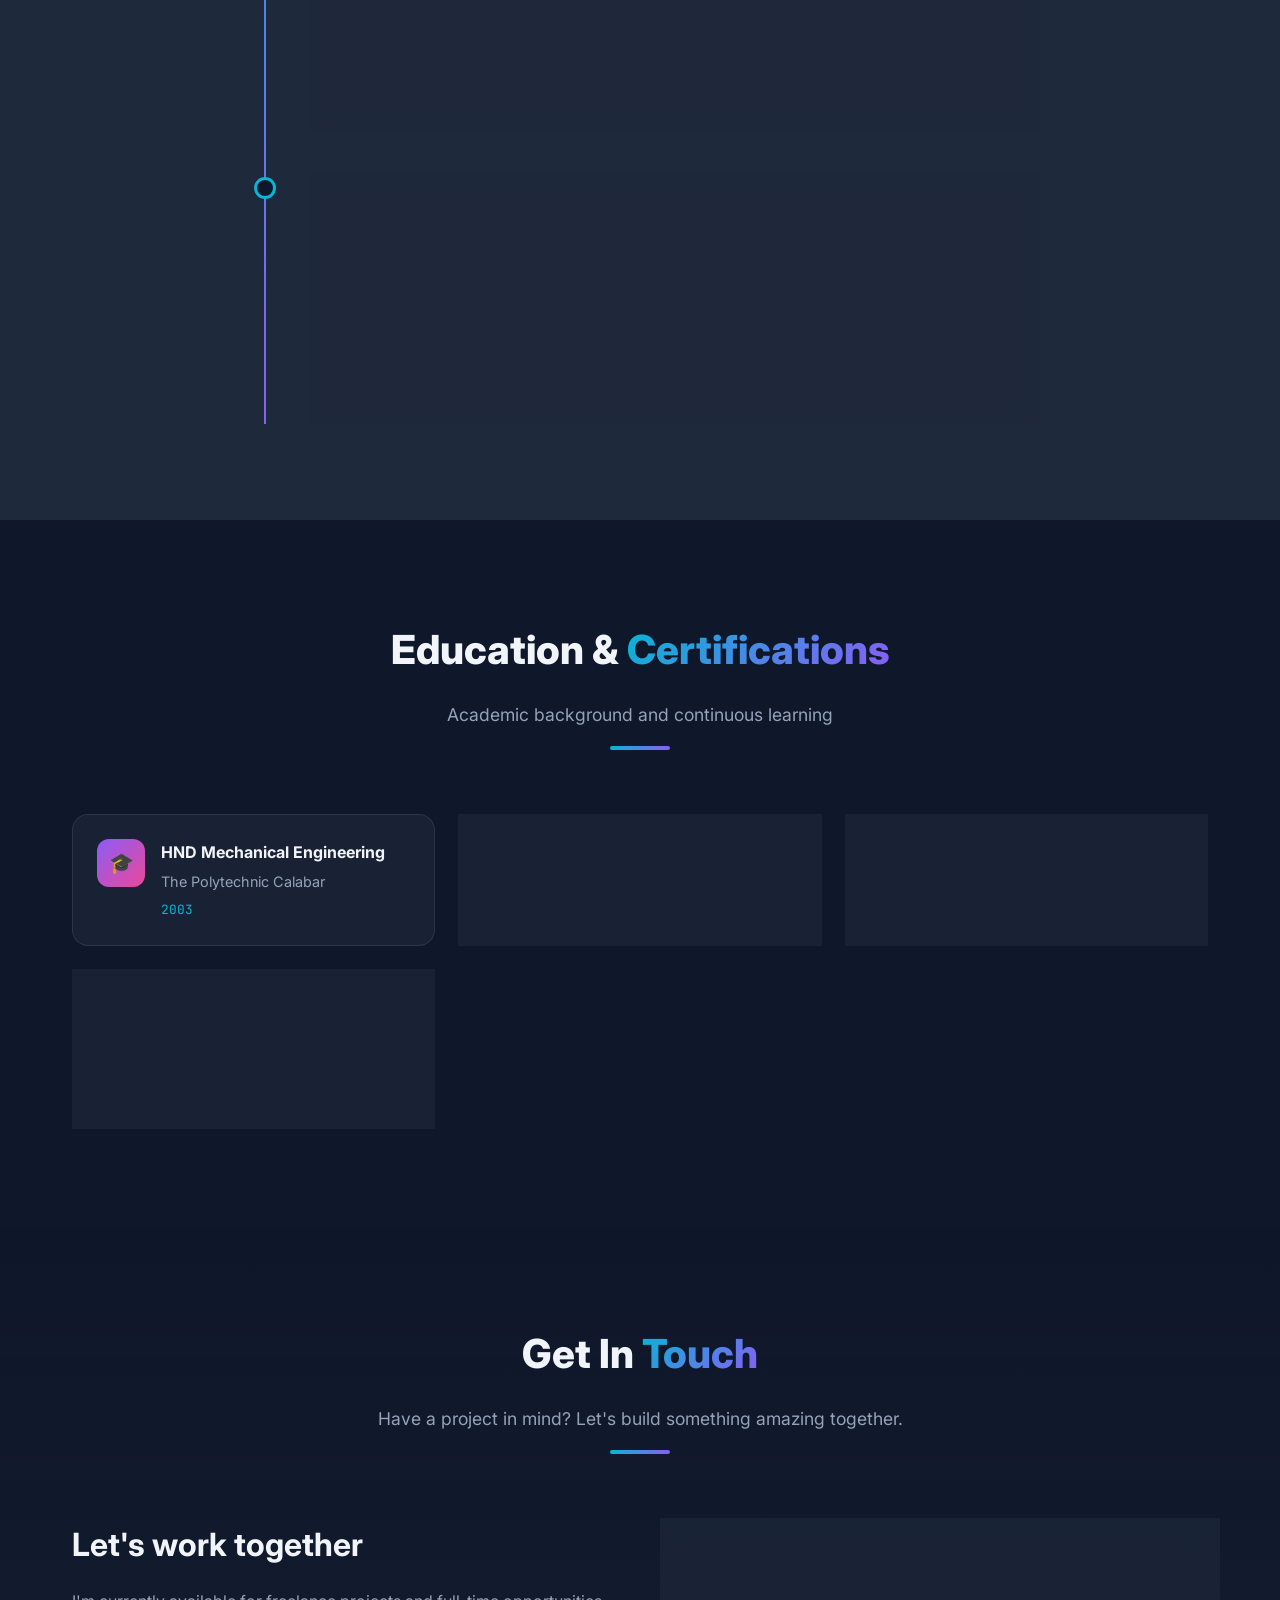
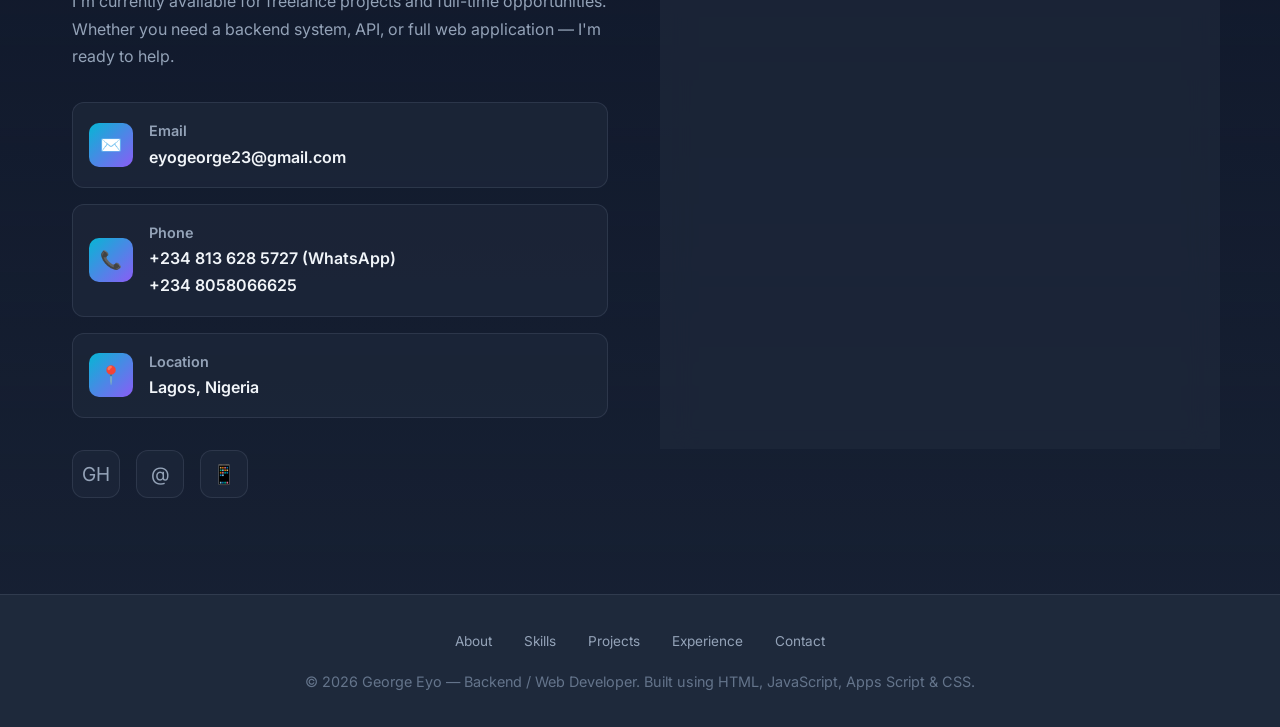
==== commit 923fbc15: "10th commit" ====
--- a/index.html
+++ b/index.html
@@ -1385,7 +1385,7 @@
               <span class="tech-tag">Bootstrap</span>
             </div>
             <div class="project-links">
-              <a href="https://new-admin-dashboard.onrender.com/" target="_blank" class="link-live">Live Demo →</a>
+              <a href="https://gee.pythonanywhere.com/" target="_blank" class="link-live">Live Demo →</a>
               <a href="https://github.com/geecosmic/Admin-Dashboard" target="_blank" class="link-github">GitHub</a>
             </div>
           </div>
@@ -1658,10 +1658,7 @@
     <label for="email">Email Address</label>
     <input type="email" id="email" name="email" placeholder="john@example.com" required>
   </div>
-  <!-- <div class="form-group">
-    <label for="subject">Subject</label>
-    <input type="text" id="subject" name="subject" placeholder="Project Inquiry">
-  </div> -->
+  
   <div class="form-group">
     <label for="message">Message</label>
     <textarea id="message" name="message" placeholder="Tell me about your project..." required></textarea>
@@ -1745,7 +1742,7 @@
 const btnText = document.getElementById('btnText');
 const formStatus = document.getElementById('formStatus');
 
-// 🔴 REPLACE THIS with your actual Google Apps Script Web App URL
+// 🔴  actual Google Apps Script Web App URL
 const APPS_SCRIPT_URL = 'https://script.google.com/macros/s/AKfycbxMa8iftS4eNui6W88i3Izot39Ossk5fVlxIrfyL2mc6GNvpTVdTlgs2SIZEpc5IA4/exec';
 
 contactForm.addEventListener('submit', async (e) => {
